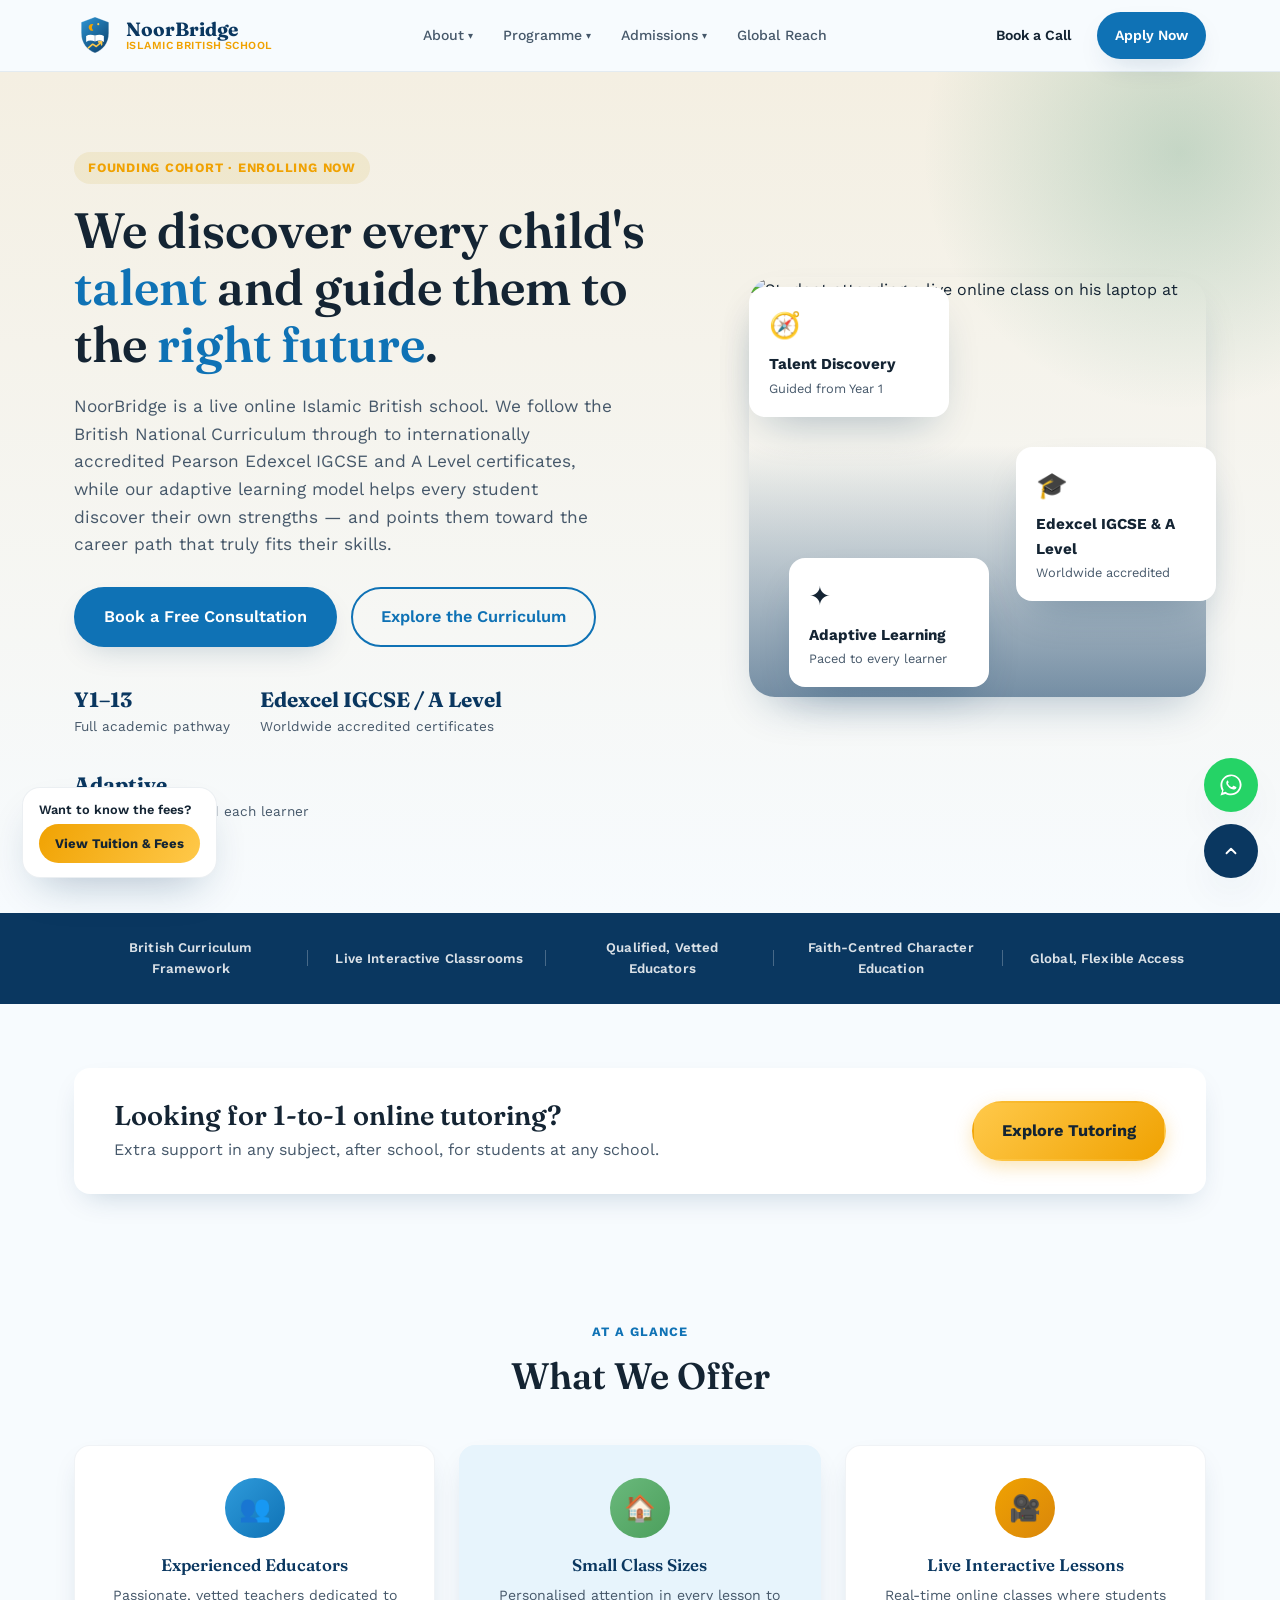
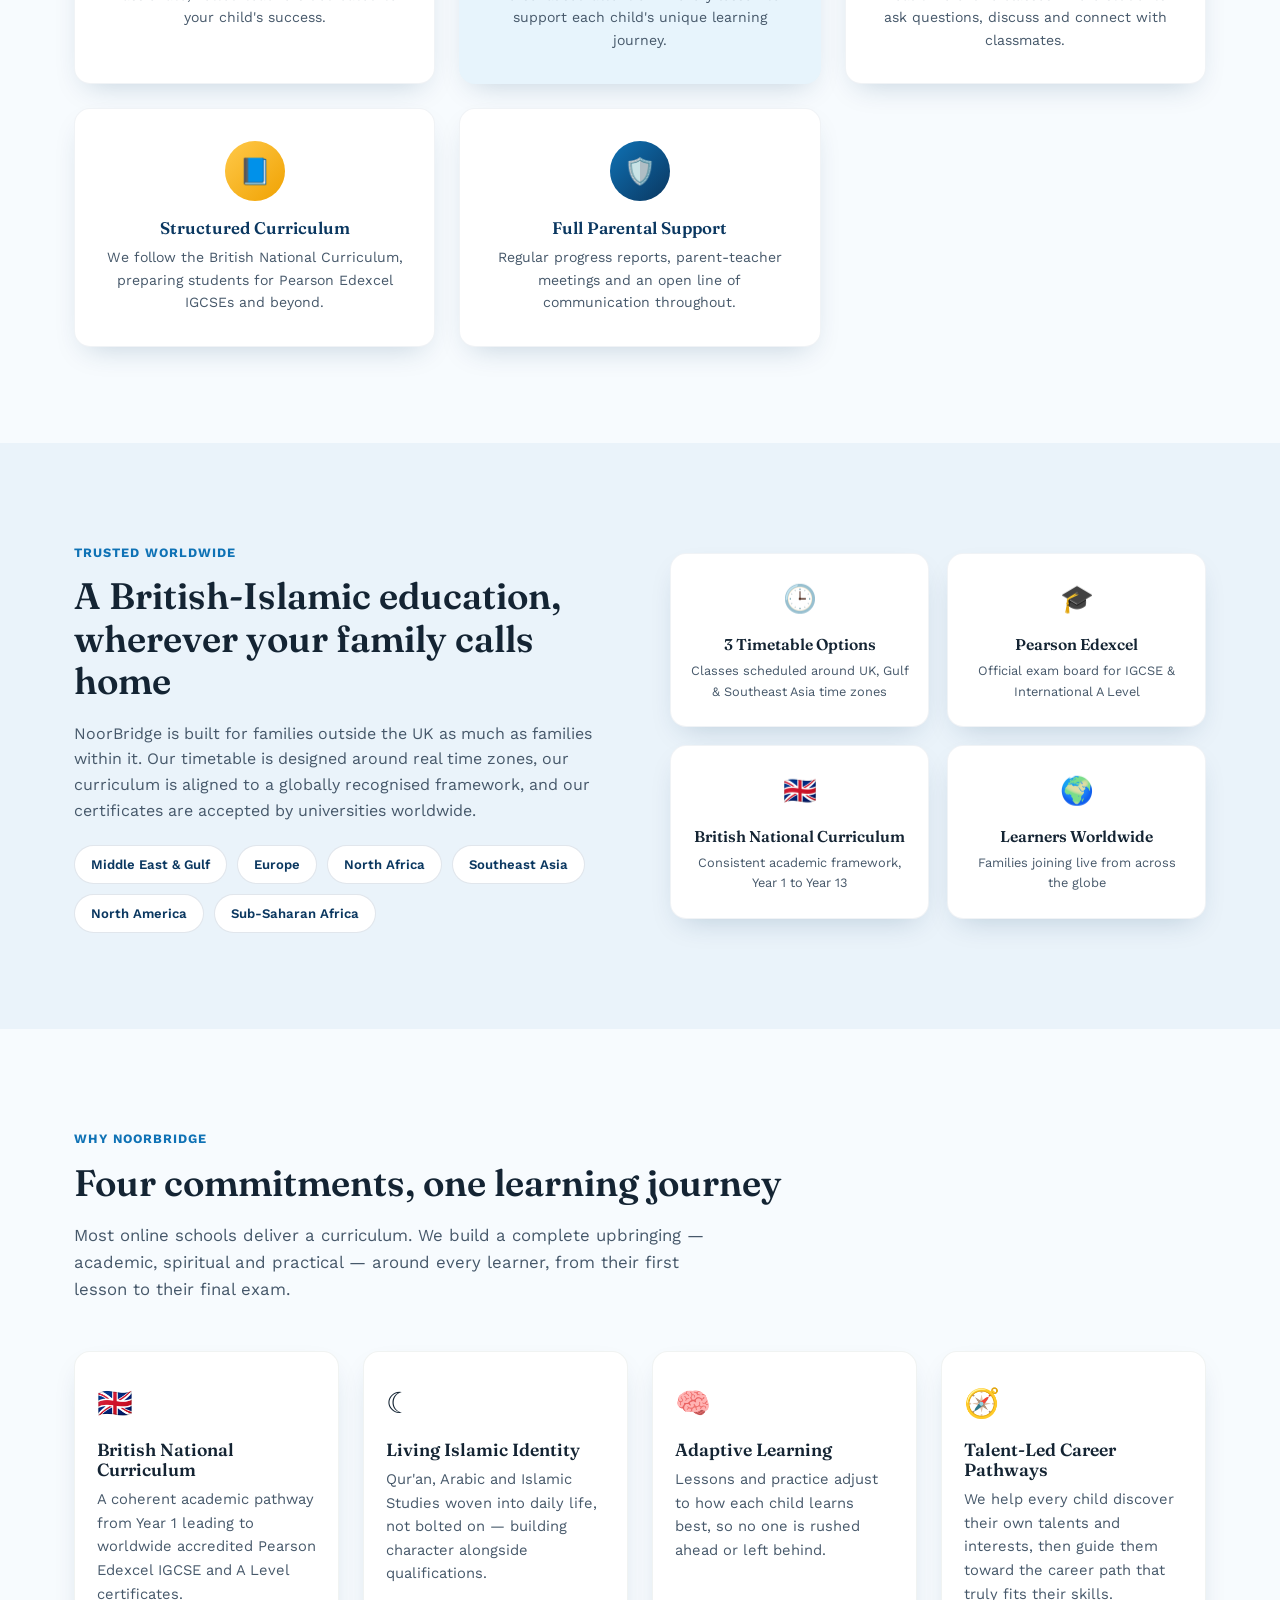
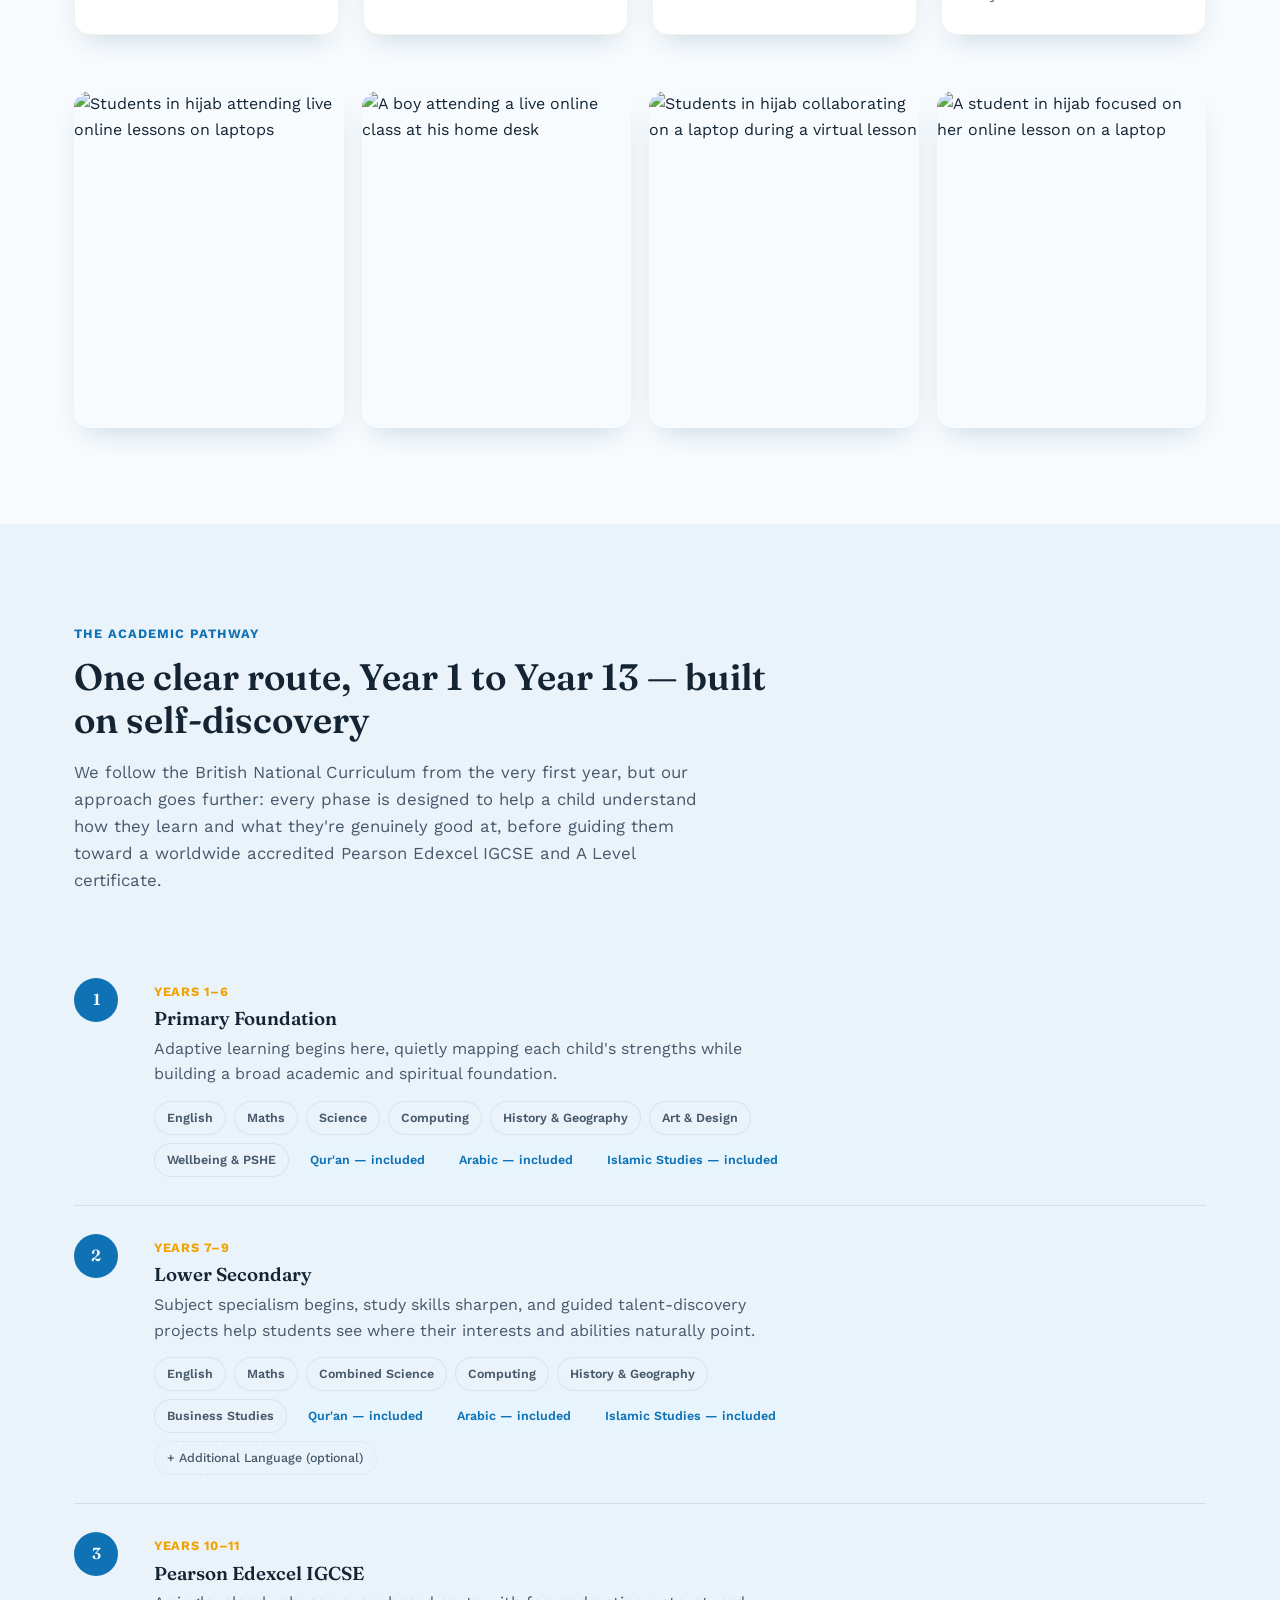
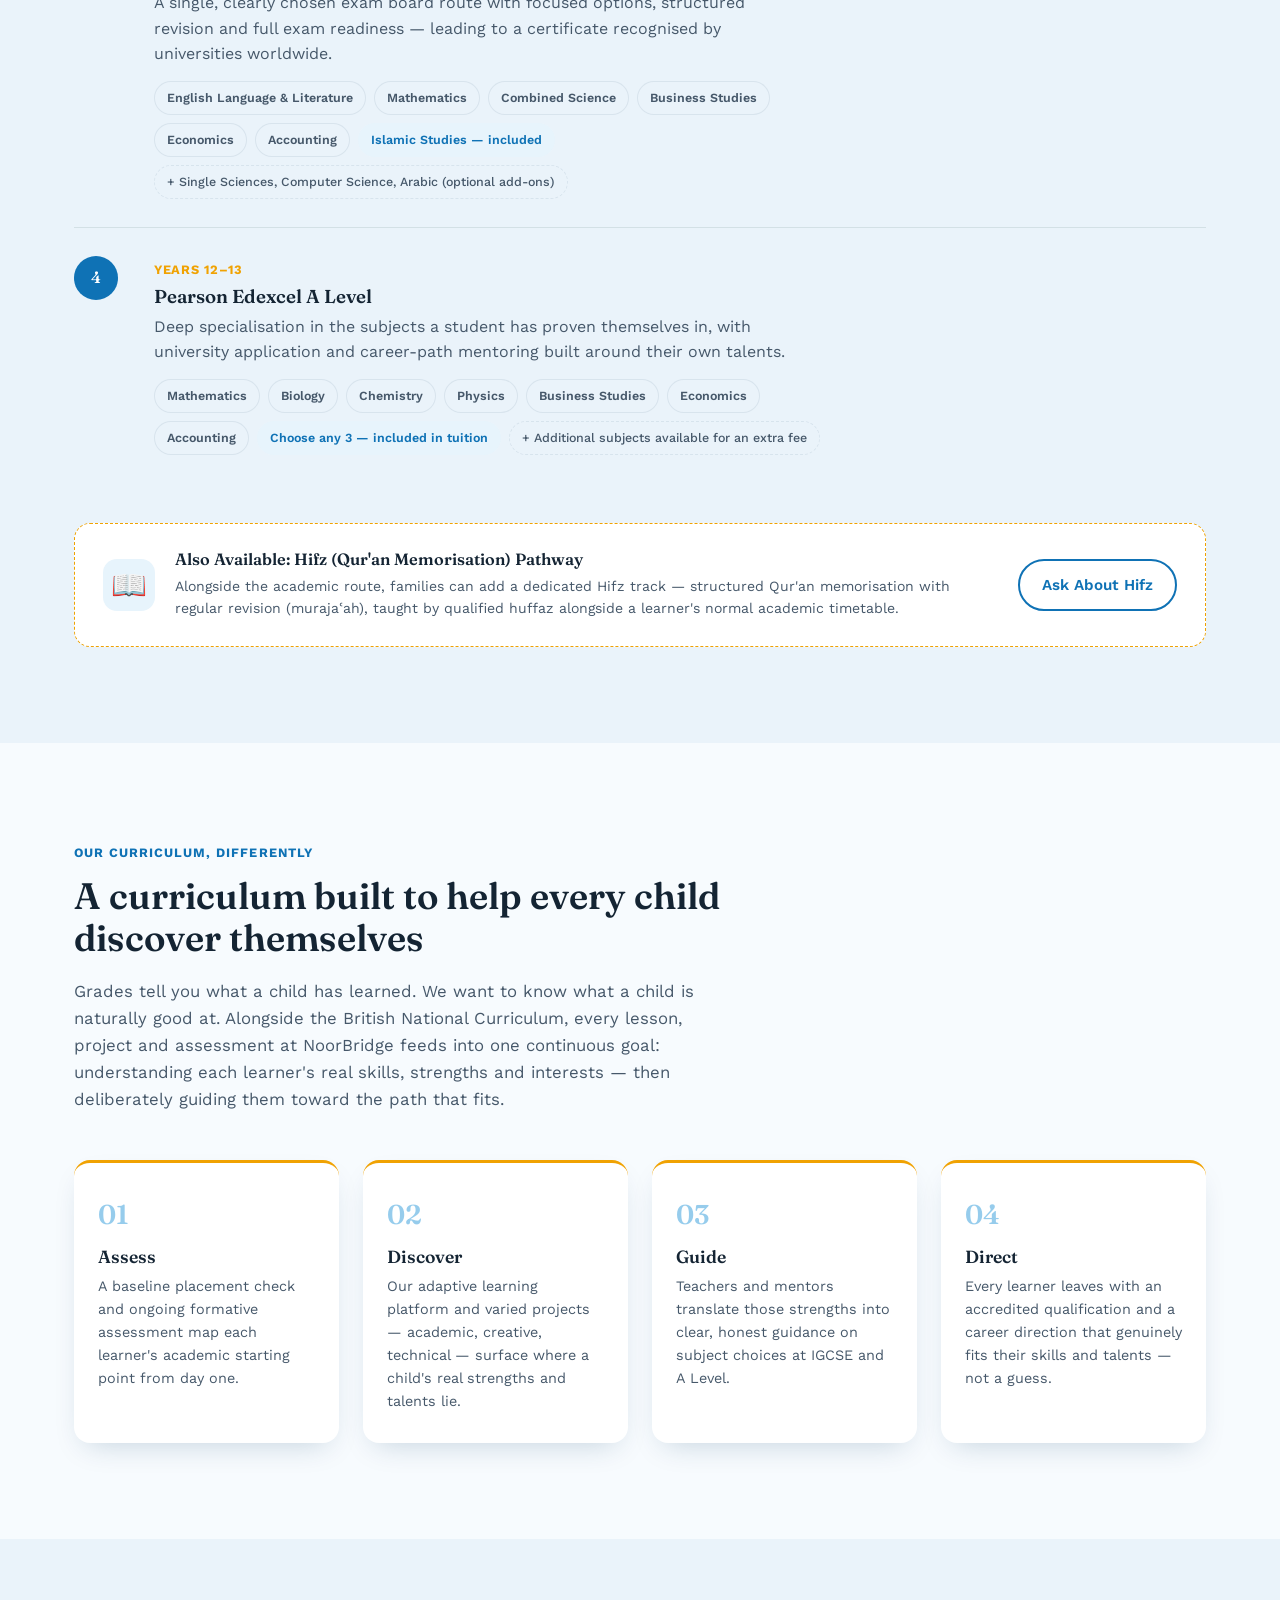
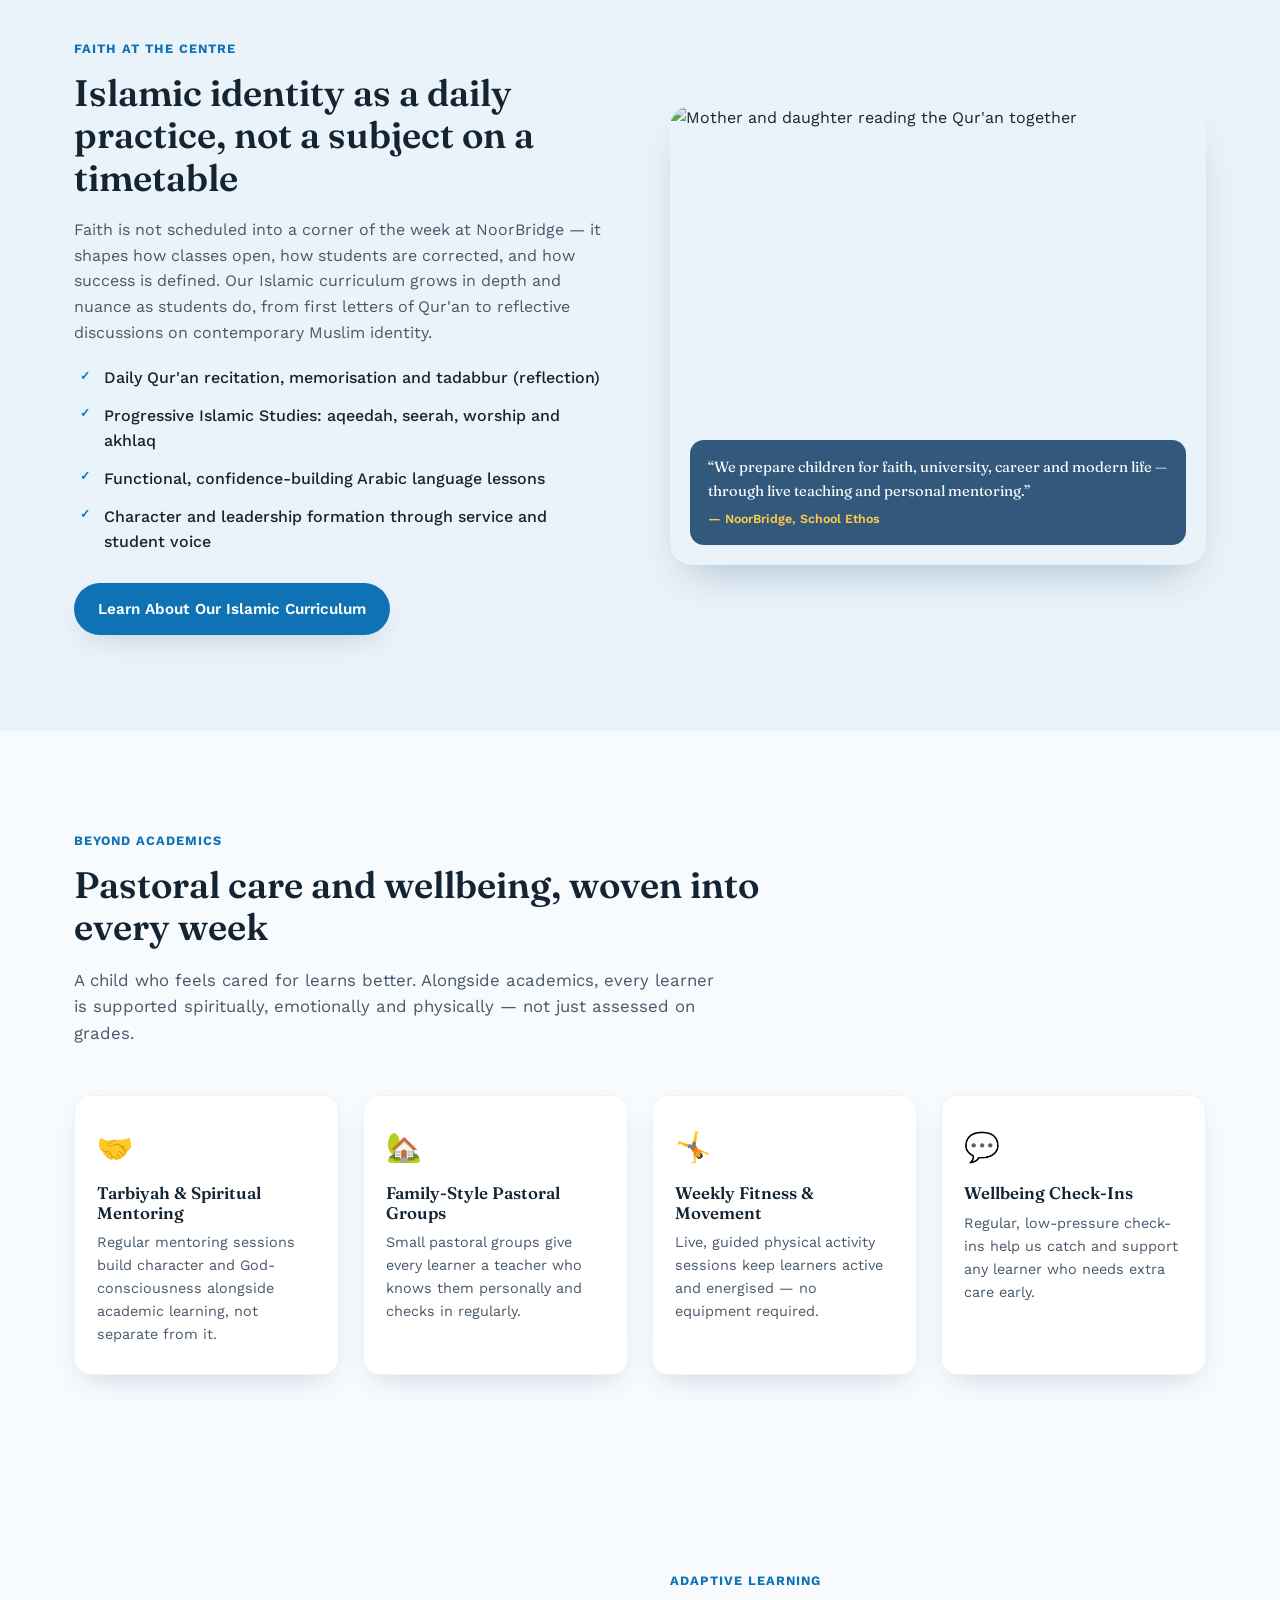
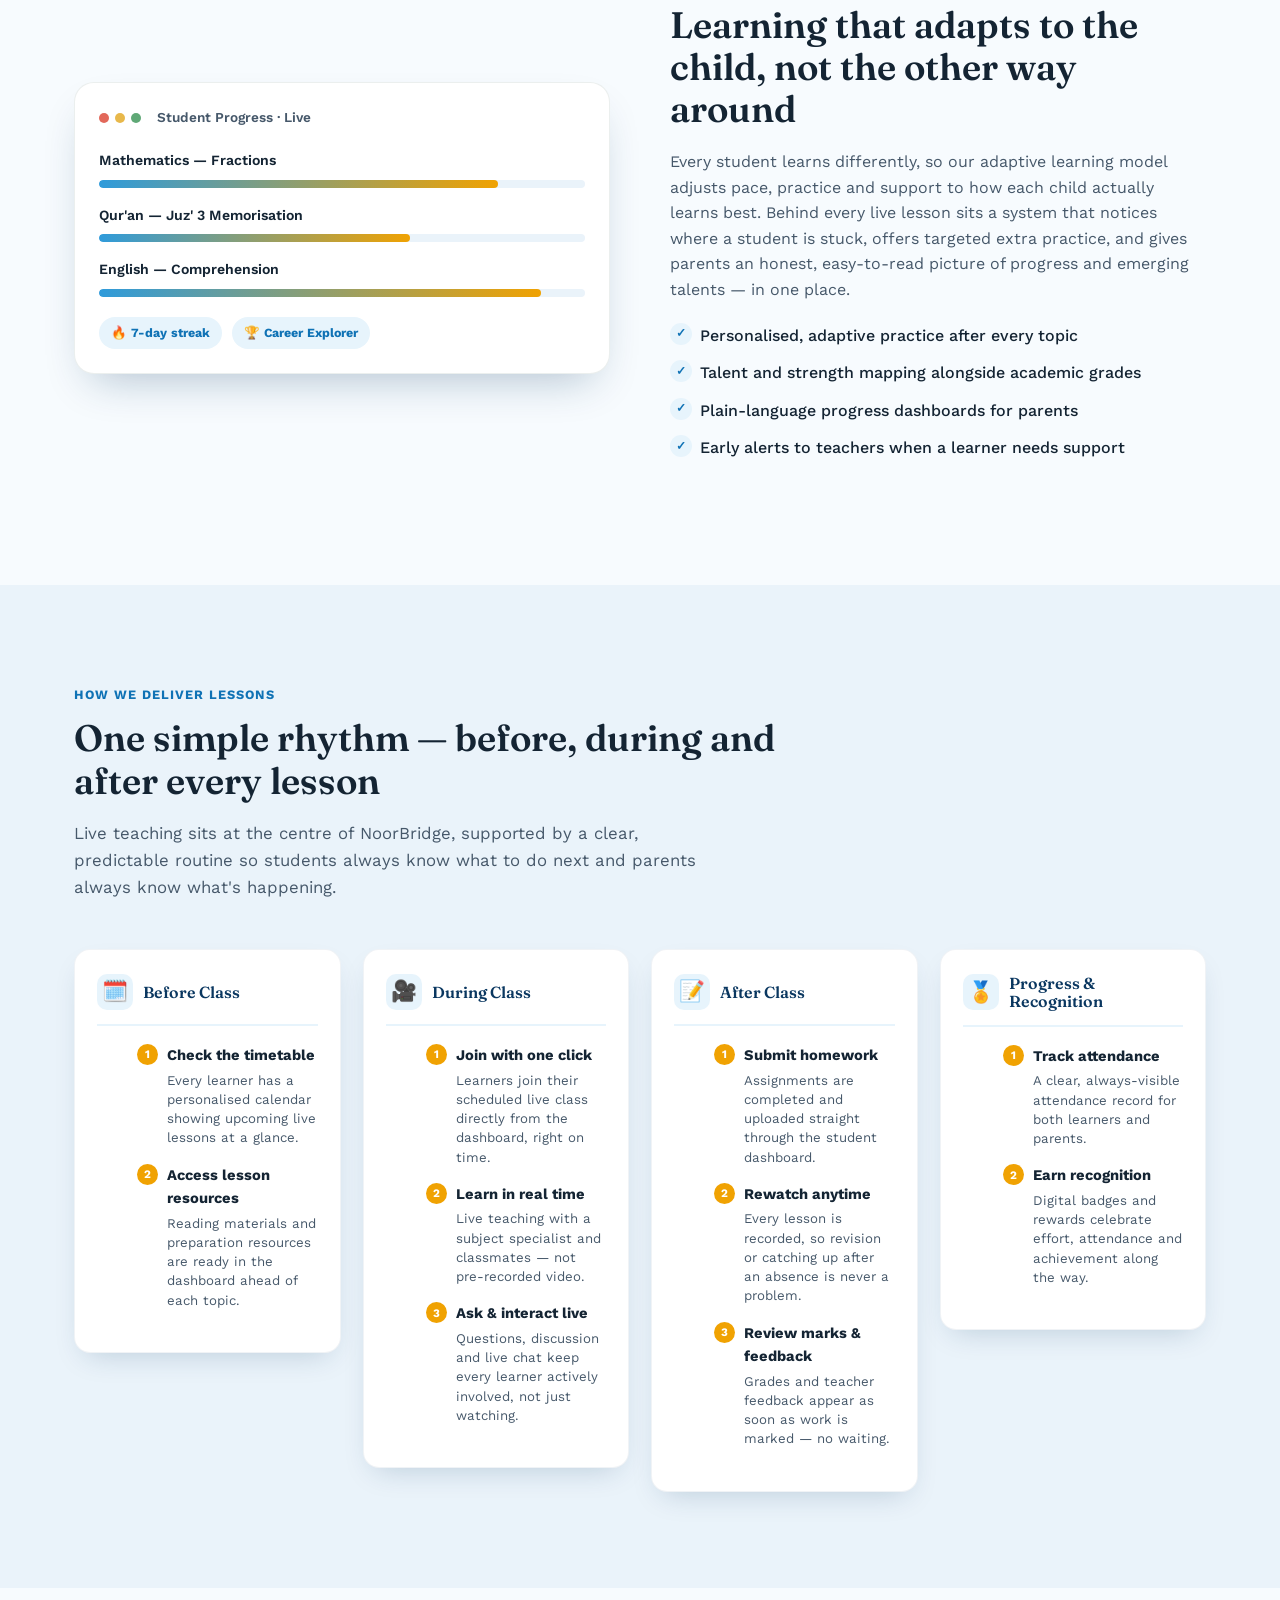
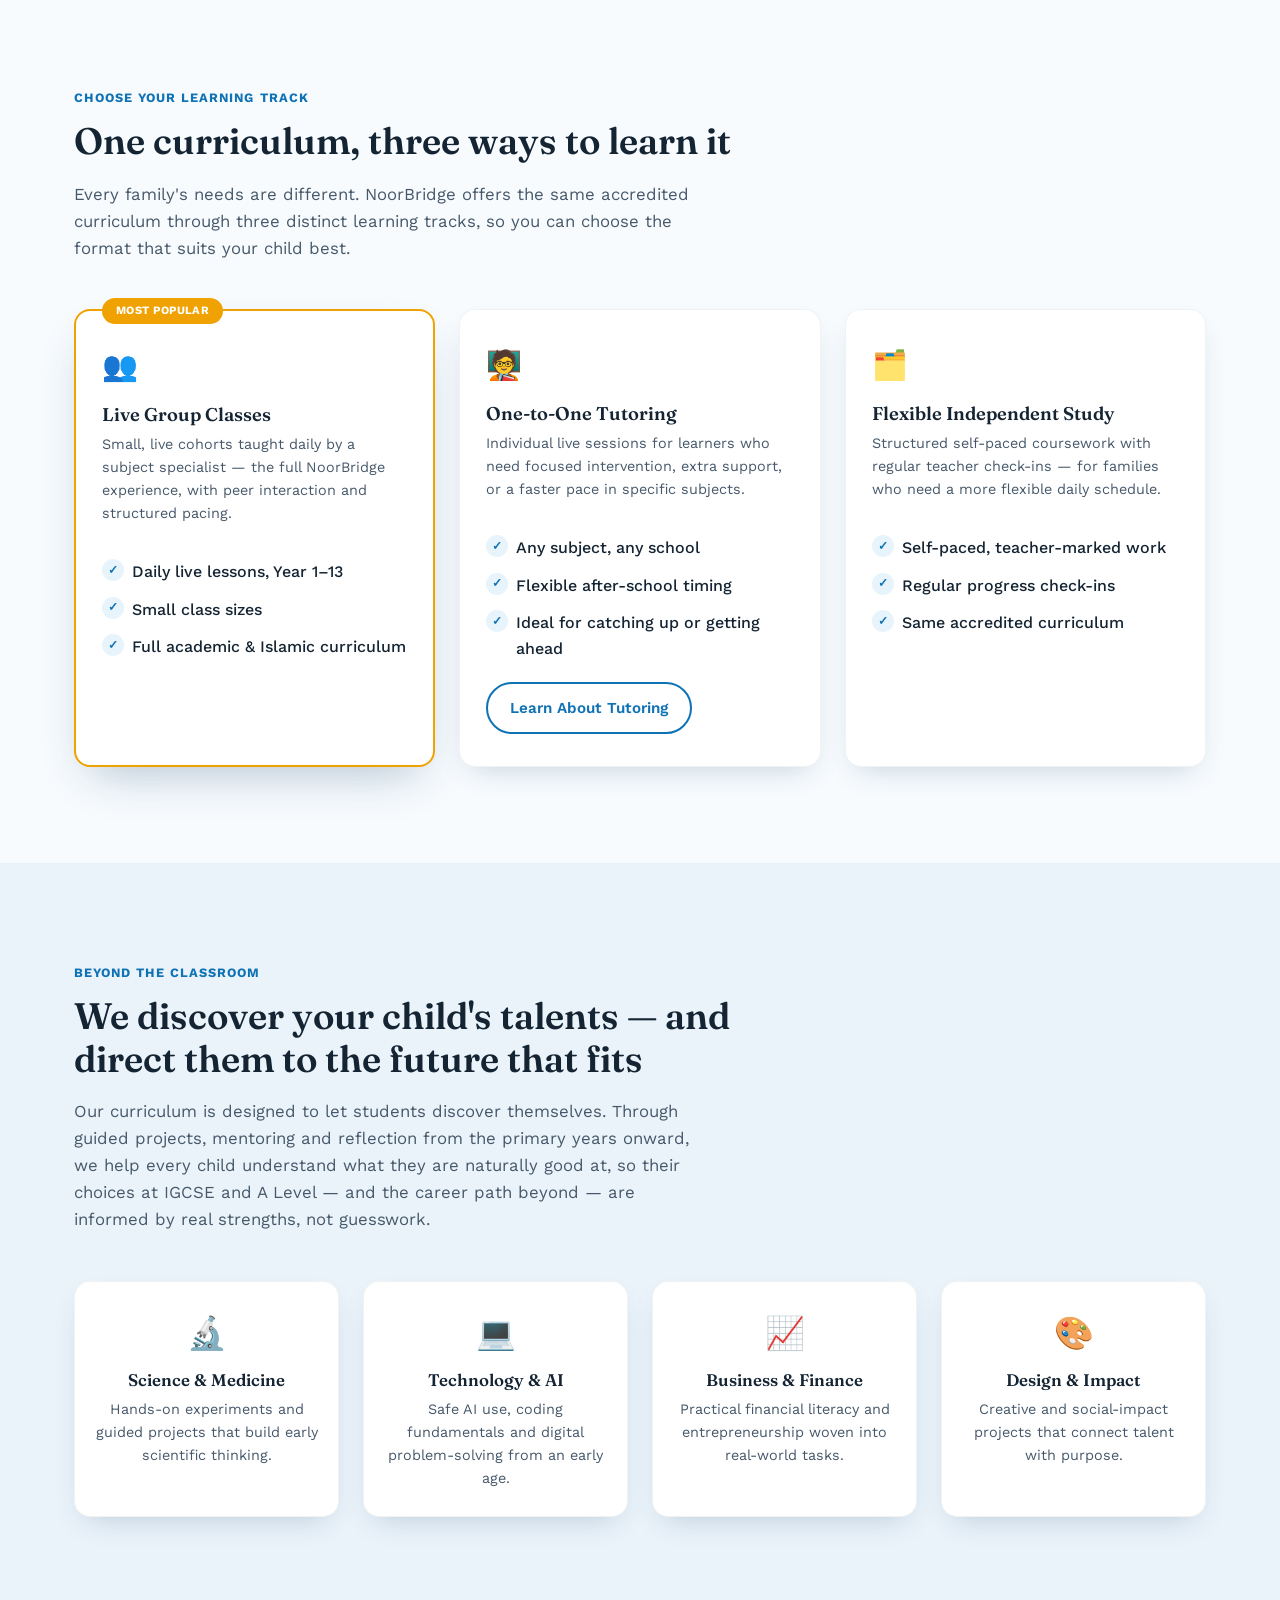
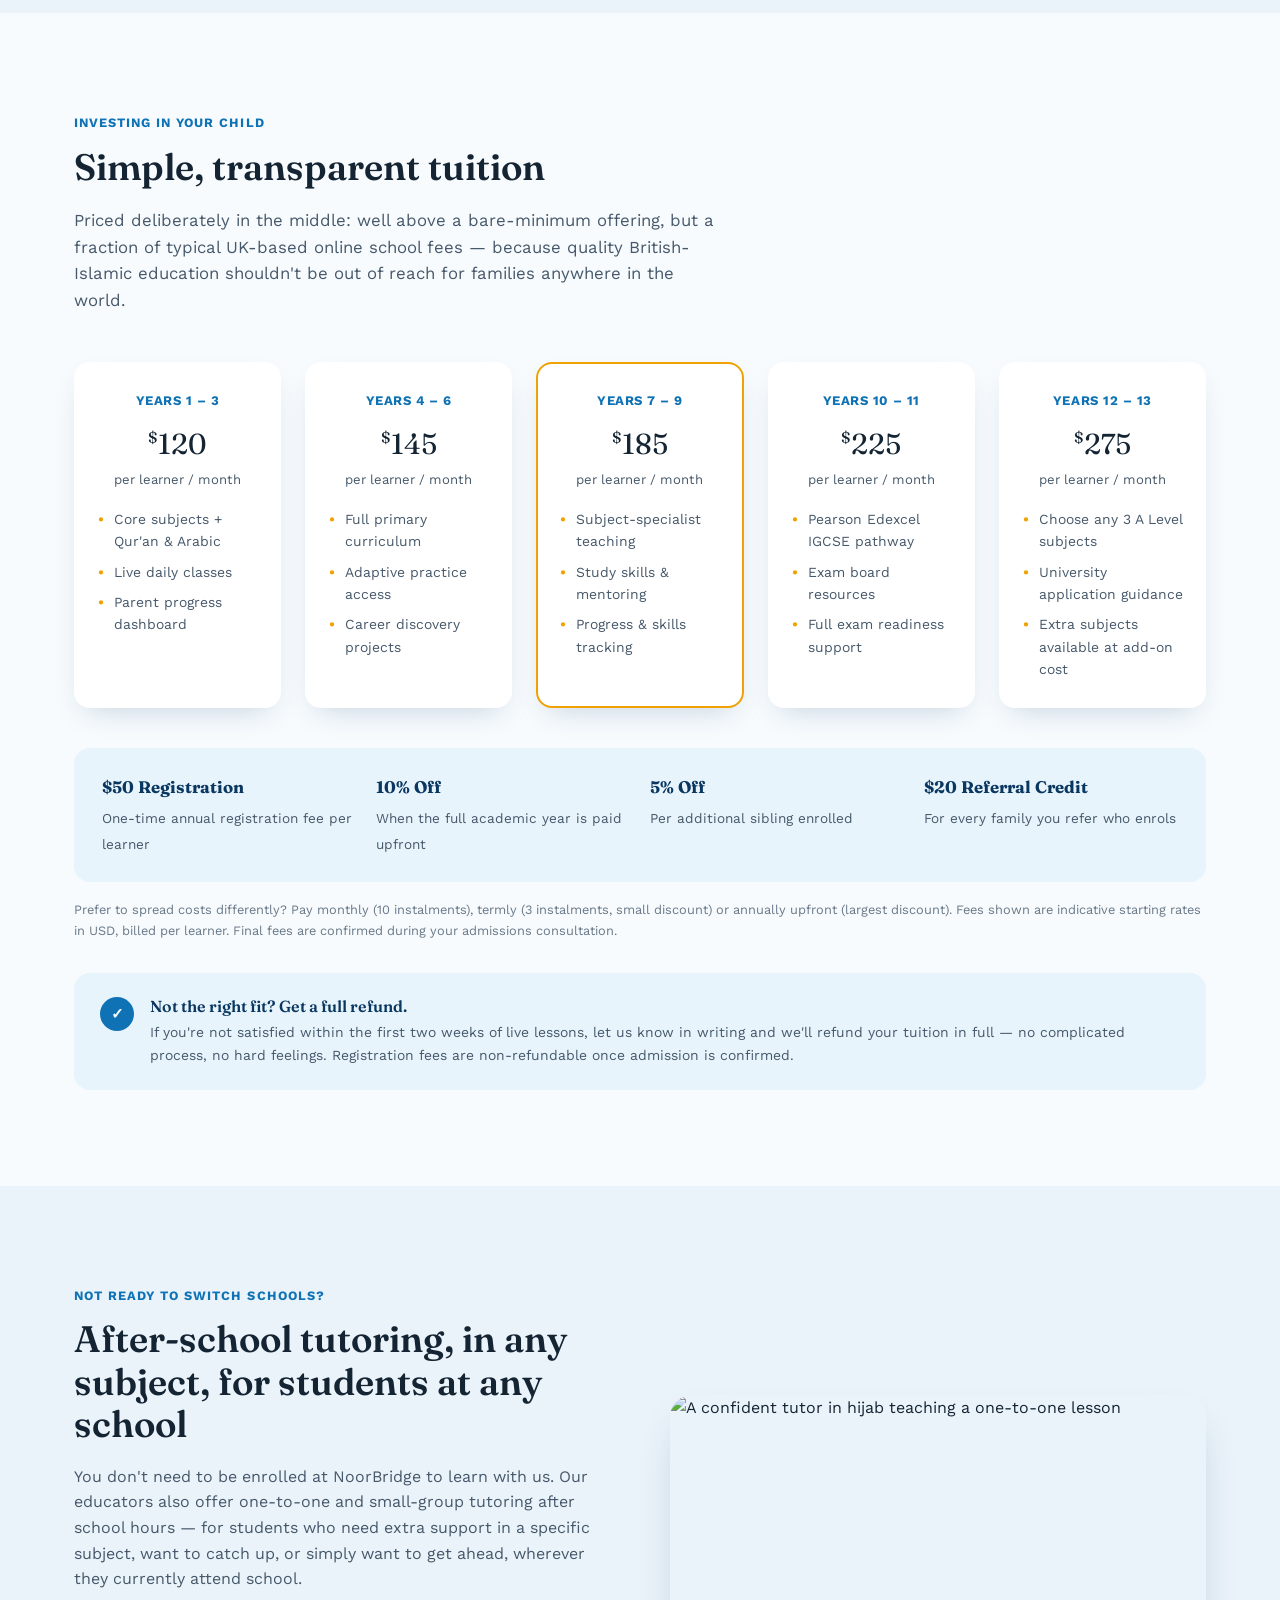
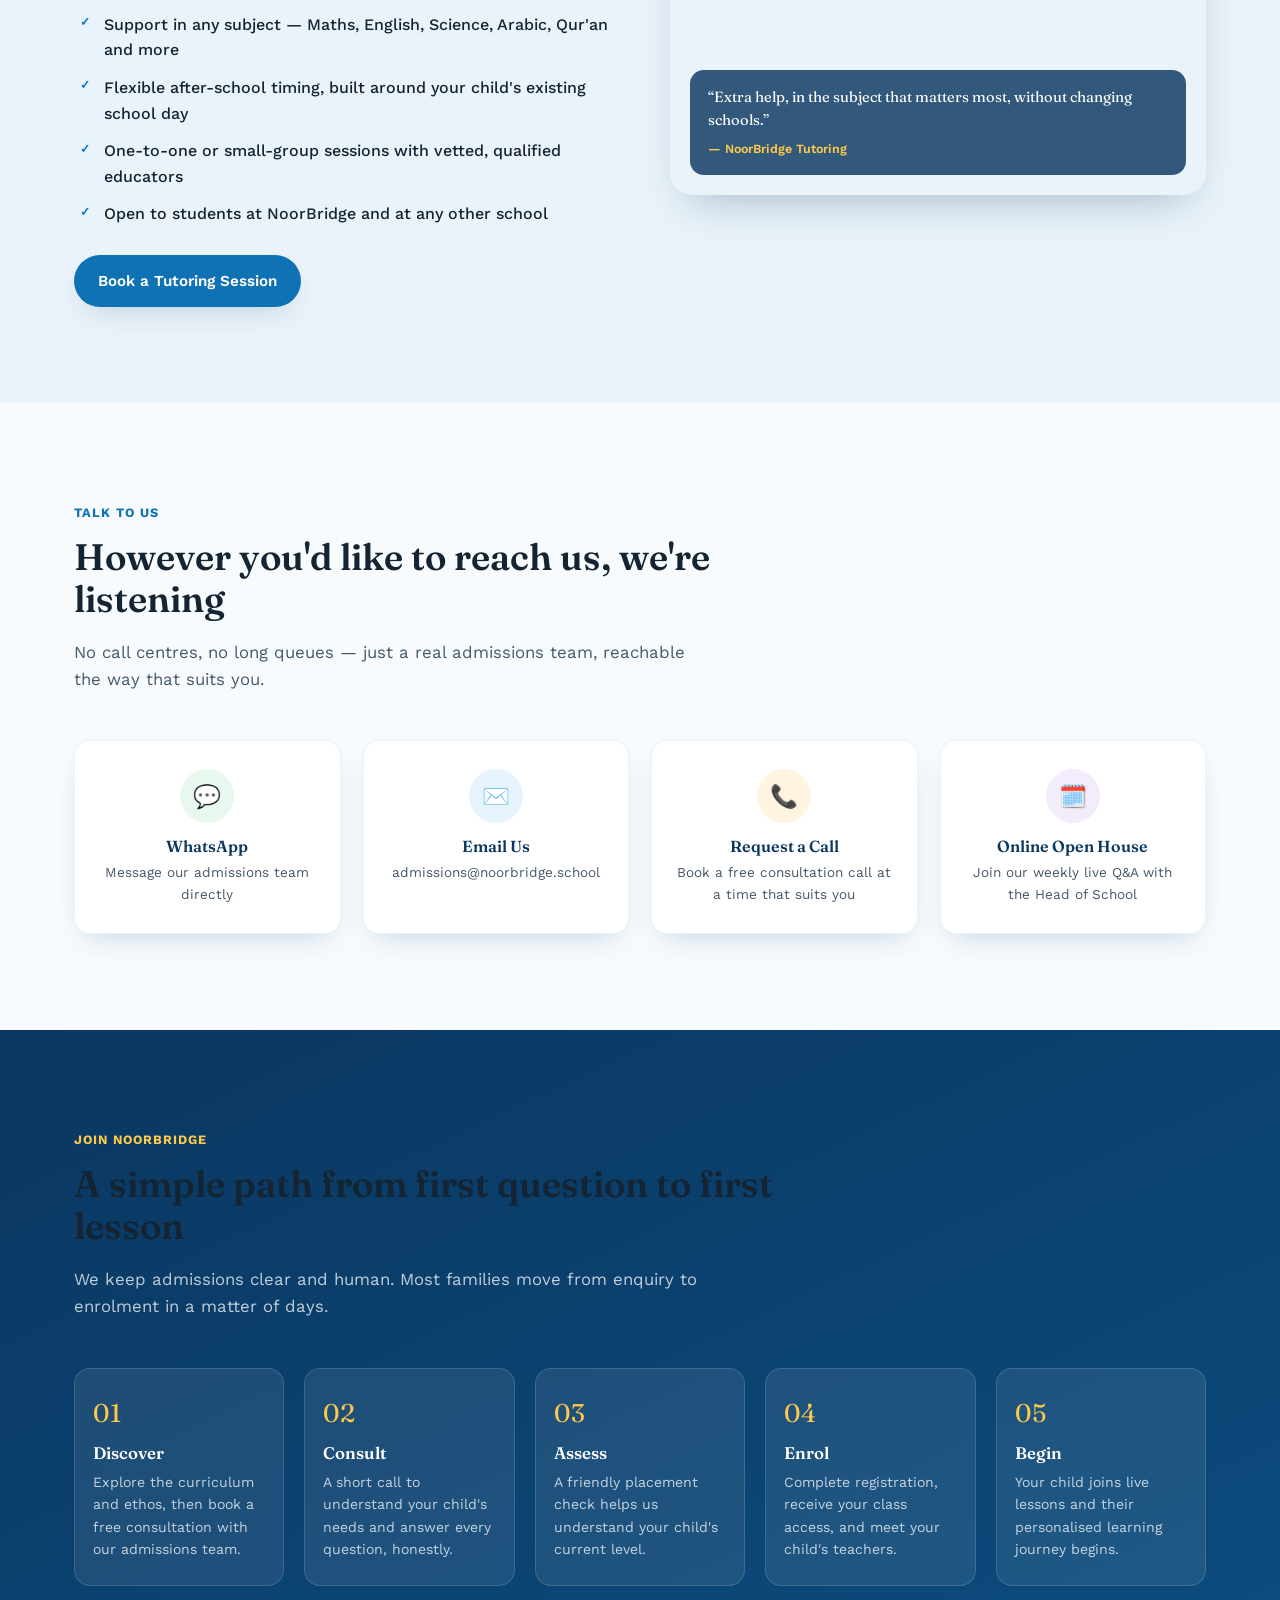
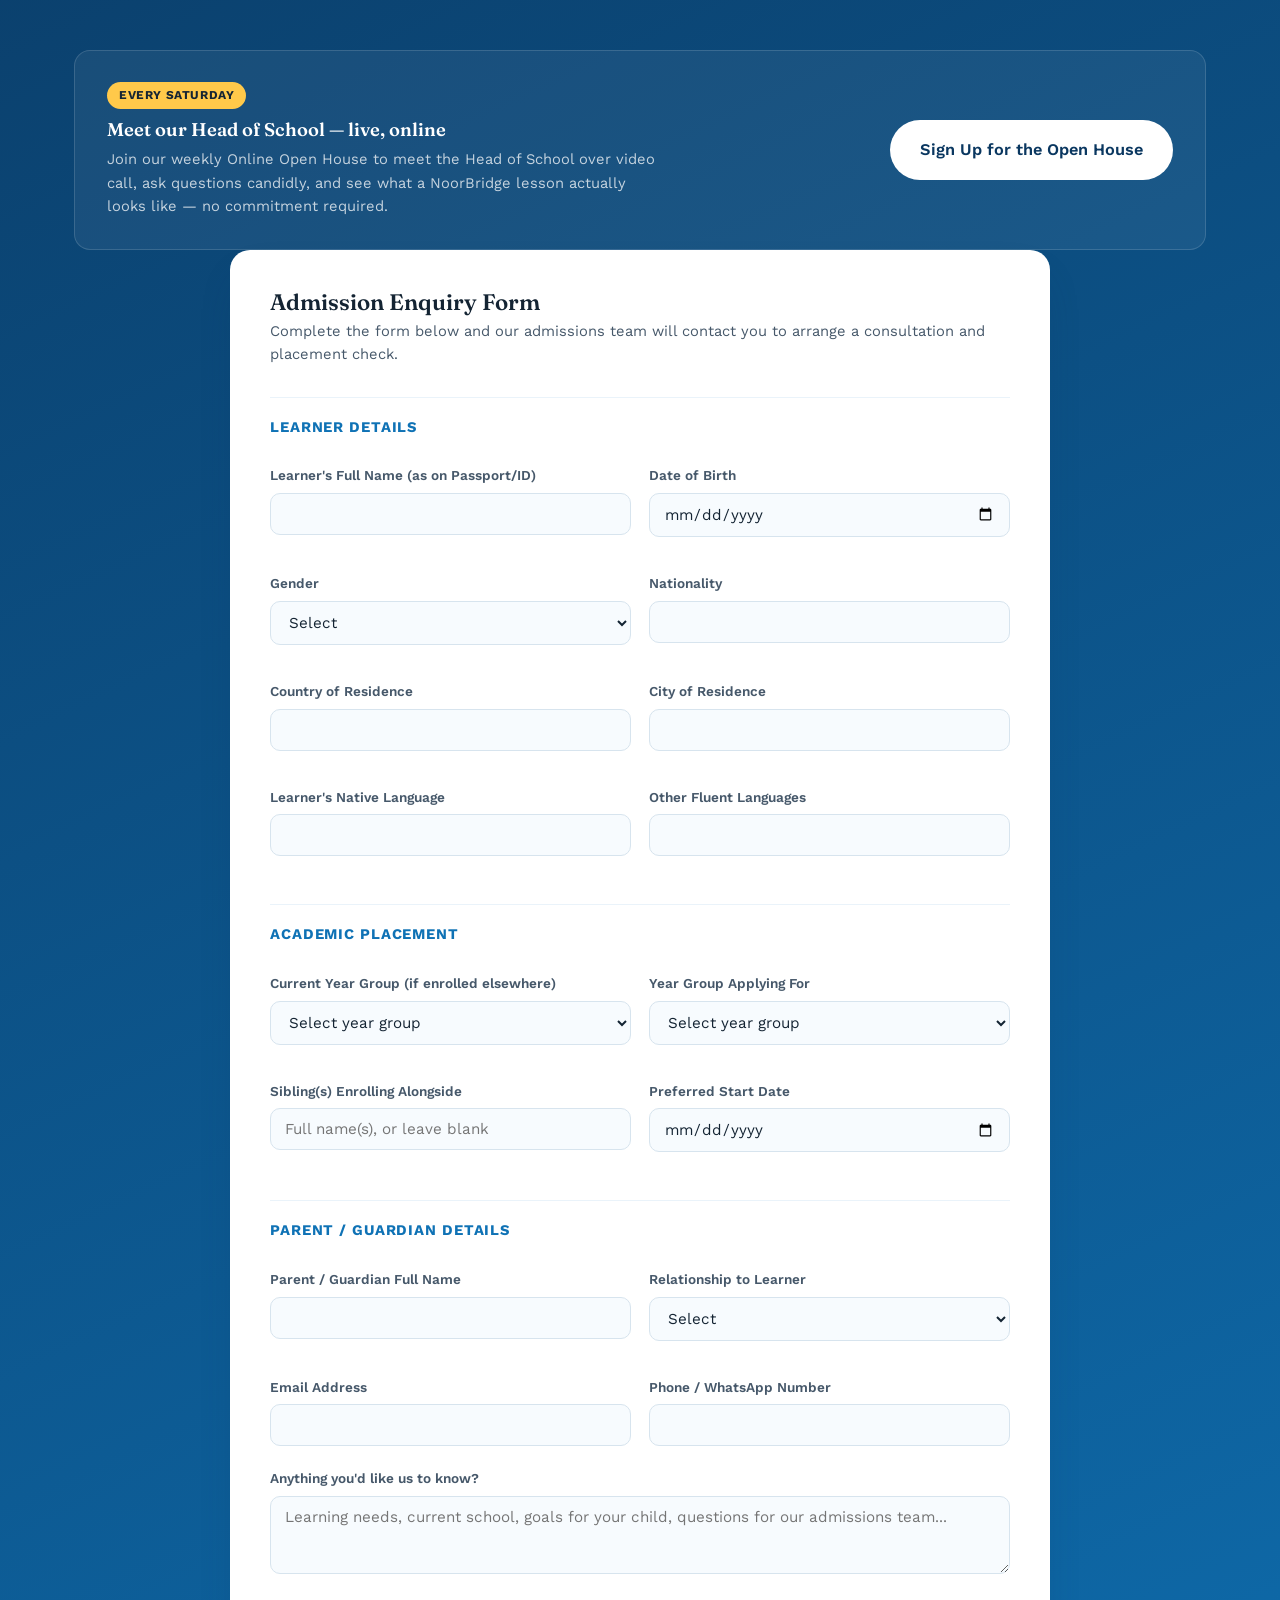
==== index.html @ 6626ba3f "Initial commit: NoorBridge landing page" ====
<!DOCTYPE html>
<html lang="en">
<head>
<meta charset="UTF-8" />
<meta name="viewport" content="width=device-width, initial-scale=1.0" />
<title>NoorBridge Islamic British School — Discover Talent. Follow the British Curriculum. Shape the Future.</title>
<meta name="description" content="NoorBridge Islamic British School is a live online school following the British National Curriculum to worldwide accredited Pearson Edexcel IGCSE and A Level certificates — with adaptive learning that discovers every child's talent and guides them to the right career path." />
<link rel="preconnect" href="https://fonts.googleapis.com">
<link rel="preconnect" href="https://fonts.gstatic.com" crossorigin>
<link href="https://fonts.googleapis.com/css2?family=Fraunces:opsz,wght@9..144,500;9..144,600;9..144,700&family=Work+Sans:wght@400;500;600;700&display=swap" rel="stylesheet">
<link rel="icon" type="image/svg+xml" href="assets/favicon.svg">
<link rel="stylesheet" href="css/style.css">
</head>
<body>

<!-- ===== HEADER ===== -->
<header class="site-header" id="top">
  <div class="container header-inner">
    <a href="#top" class="brand">
      <span class="brand-mark" aria-hidden="true">
        <svg width="42" height="42" viewBox="0 0 64 64" fill="none">
          <defs>
            <linearGradient id="logoGrad" x1="6" y1="4" x2="58" y2="60" gradientUnits="userSpaceOnUse">
              <stop offset="0" stop-color="#2f9bdb"/>
              <stop offset="1" stop-color="#0a3760"/>
            </linearGradient>
          </defs>
          <!-- shield / crest -->
          <path d="M32 4.5 L53 12.5 V29 C53 45 44 54.5 32 59.5 C20 54.5 11 45 11 29 V12.5 Z"
                fill="url(#logoGrad)" stroke="#ffffff" stroke-width="1.4" stroke-opacity="0.35"/>
          <!-- crescent + star: Islamic identity -->
          <path d="M29.5 15.5a5.2 5.2 0 100 9.6 6.2 6.2 0 010-9.6z" fill="#f0a202"/>
          <circle cx="37" cy="15.5" r="1.6" fill="#ffc94a"/>
          <!-- open book: curriculum / self-discovery -->
          <path d="M18.5 33.5c4-2.6 8.5-2.6 13.5-0.6 5-2 9.5-2 13.5 0.6v9c-4-2.6-8.5-2.6-13.5-0.6-5-2-9.5-2-13.5 0.6z"
                fill="#ffffff"/>
          <line x1="32" y1="33" x2="32" y2="42" stroke="#0a3760" stroke-width="1.1" stroke-opacity="0.5"/>
          <!-- upward path: guidance to the future -->
          <path d="M22 51.5 L28.5 46 L34 49.5 L42 42.5" stroke="#ffc94a" stroke-width="2.4" stroke-linecap="round" stroke-linejoin="round" fill="none"/>
          <path d="M37.5 42.5 L42 42.5 L42 47" stroke="#ffc94a" stroke-width="2.4" stroke-linecap="round" stroke-linejoin="round" fill="none"/>
        </svg>
      </span>
      <span class="brand-name-group">
        <span class="brand-name">NoorBridge</span>
        <span class="brand-tagline">Islamic British School</span>
      </span>
    </a>

    <nav class="main-nav" id="mainNav">
      <div class="nav-group">
        <button type="button" class="nav-group-trigger">About <span class="nav-caret">▾</span></button>
        <div class="nav-dropdown">
          <a href="#why-us">Why NoorBridge</a>
          <a href="#discovery">Talent Discovery</a>
          <a href="#wellbeing">Pastoral &amp; Wellbeing</a>
          <a href="#careers">Career Pathways</a>
        </div>
      </div>
      <div class="nav-group">
        <button type="button" class="nav-group-trigger">Programme <span class="nav-caret">▾</span></button>
        <div class="nav-dropdown">
          <a href="#pathway">Curriculum &amp; Pathway</a>
          <a href="#identity">Islamic Identity</a>
          <a href="#ai-learning">Adaptive Learning</a>
          <a href="#delivery">How We Deliver Lessons</a>
        </div>
      </div>
      <div class="nav-group">
        <button type="button" class="nav-group-trigger">Admissions <span class="nav-caret">▾</span></button>
        <div class="nav-dropdown">
          <a href="#fees">Fees</a>
          <a href="#tutoring">After-School Tutoring</a>
          <a href="#admissions">Admissions Process</a>
          <a href="#faq">FAQs</a>
        </div>
      </div>
      <a href="#global" class="nav-single">Global Reach</a>
    </nav>

    <div class="header-actions">
      <a href="#admissions" class="btn btn-ghost">Book a Call</a>
      <a href="#admissions" class="btn btn-primary">Apply Now</a>
      <button class="nav-toggle" id="navToggle" aria-label="Open menu" aria-expanded="false">
        <span></span><span></span><span></span>
      </button>
    </div>
  </div>
</header>

<!-- ===== FLOATING TUITION BADGE (bottom-left) ===== -->
<a href="#fees" class="tuition-fab">
  <span class="tuition-fab-text">Want to know the fees?</span>
  <span class="tuition-fab-btn">View Tuition &amp; Fees</span>
</a>

<!-- ===== FLOATING CONTACT CLUSTER (bottom-right: WhatsApp + Back to Top) ===== -->
<div class="fab-stack">
  <!-- Replace the number below with the school's real WhatsApp business number -->
  <a href="https://wa.me/000000000000?text=Assalamu%20Alaikum%2C%20I%27d%20like%20to%20ask%20about%20admissions%20at%20NoorBridge"
     class="whatsapp-fab" target="_blank" rel="noopener" aria-label="Chat with admissions on WhatsApp">
    <svg width="26" height="26" viewBox="0 0 32 32" fill="#ffffff"><path d="M16 3C9 3 3 9 3 16c0 2.6.8 5 2.1 7.1L3 29l6.1-2c2 1.1 4.3 1.7 6.9 1.7 7 0 13-6 13-13S23 3 16 3zm0 2c5.9 0 10.7 4.8 10.7 10.7S21.9 26.4 16 26.4c-2.3 0-4.4-.7-6.2-1.9l-.4-.3-3.5 1.1 1.1-3.4-.3-.4A10.6 10.6 0 015.3 16C5.3 10.1 10.1 5.3 16 5.3zm-3.9 5.6c-.2 0-.6 0-.8.3-.3.3-1.1 1-1.1 2.5s1.1 2.9 1.3 3.1c.2.2 2.1 3.3 5.2 4.4 2.6.9 3.1.8 3.6.7.6-.1 1.9-.8 2.1-1.5.3-.7.3-1.4.2-1.5-.1-.2-.4-.3-.8-.5-.4-.2-2.1-1-2.4-1.2-.3-.1-.5-.2-.8.2-.2.3-.9 1.1-1.1 1.3-.2.2-.4.3-.7.1-.4-.2-1.5-.6-2.7-1.7-1-.9-1.6-2-1.8-2.4-.2-.3 0-.5.1-.7l.5-.6c.2-.2.2-.4.1-.6-.1-.2-.6-1.4-.8-1.9-.2-.5-.4-.4-.6-.4z"/></svg>
  </a>
  <button type="button" class="back-to-top" id="backToTop" aria-label="Back to top">
    <svg width="18" height="18" viewBox="0 0 24 24" fill="none" stroke="#ffffff" stroke-width="2.4" stroke-linecap="round" stroke-linejoin="round">
      <path d="M6 15l6-6 6 6"/>
    </svg>
  </button>
</div>

<!-- ===== HERO ===== -->
<section class="hero">
  <div class="hero-glow" aria-hidden="true"></div>
  <div class="container hero-inner">
    <div class="hero-copy">
      <p class="eyebrow">Founding Cohort · Enrolling Now</p>
      <h1>We discover every child's <span class="highlight">talent</span> and guide them to the <span class="highlight">right future</span>.</h1>
      <p class="lede">
        NoorBridge is a live online Islamic British school. We follow the British National
        Curriculum through to internationally accredited Pearson Edexcel IGCSE and A Level
        certificates, while our adaptive learning model helps every student discover their own
        strengths — and points them toward the career path that truly fits their skills.
      </p>
      <div class="hero-ctas">
        <a href="#admissions" class="btn btn-primary btn-lg">Book a Free Consultation</a>
        <a href="#pathway" class="btn btn-outline btn-lg">Explore the Curriculum</a>
      </div>
      <div class="hero-trust">
        <div class="trust-item"><strong>Y1–13</strong><span>Full academic pathway</span></div>
        <div class="trust-item"><strong>Edexcel IGCSE / A Level</strong><span>Worldwide accredited certificates</span></div>
        <div class="trust-item"><strong>Adaptive</strong><span>Learning built around each learner</span></div>
      </div>
    </div>

    <div class="hero-visual">
      <div class="hero-photo">
        <img src="https://images.pexels.com/photos/5303580/pexels-photo-5303580.jpeg?auto=compress&cs=tinysrgb&w=900"
             alt="Student attending a live online class on his laptop at home" loading="eager">
      </div>
      <div class="hero-card card-1">
        <div class="card-icon">🧭</div>
        <p class="card-title">Talent Discovery</p>
        <p class="card-sub">Guided from Year 1</p>
      </div>
      <div class="hero-card card-2">
        <div class="card-icon">🎓</div>
        <p class="card-title">Edexcel IGCSE &amp; A Level</p>
        <p class="card-sub">Worldwide accredited</p>
      </div>
      <div class="hero-card card-3">
        <div class="card-icon">✦</div>
        <p class="card-title">Adaptive Learning</p>
        <p class="card-sub">Paced to every learner</p>
      </div>
    </div>
  </div>
</section>

<!-- ===== LOGO / STRIP BAR ===== -->
<section class="strip">
  <div class="container strip-inner">
    <span>British Curriculum Framework</span>
    <span>Live Interactive Classrooms</span>
    <span>Qualified, Vetted Educators</span>
    <span>Faith-Centred Character Education</span>
    <span>Global, Flexible Access</span>
  </div>
</section>

<!-- ===== TUTORING PROMO ===== -->
<section class="section tutoring-promo" id="tutoring-promo">
  <div class="container">
    <div class="tutoring-promo-card">
      <div class="tutoring-promo-text">
        <h2>Looking for 1-to-1 online tutoring?</h2>
        <p>Extra support in any subject, after school, for students at any school.</p>
      </div>
      <a href="#tutoring" class="btn btn-gold btn-lg">Explore Tutoring</a>
    </div>
  </div>
</section>

<!-- ===== WHAT WE OFFER ===== -->
<section class="section" id="offer">
  <div class="container">
    <div class="offer-heading">
      <p class="section-tag">At a Glance</p>
      <h2>What We Offer</h2>
    </div>

    <div class="offer-grid">
      <div class="offer-card">
        <div class="offer-icon offer-icon-blue">👥</div>
        <h3>Experienced Educators</h3>
        <p>Passionate, vetted teachers dedicated to your child's success.</p>
      </div>
      <div class="offer-card offer-card-featured">
        <div class="offer-icon offer-icon-green">🏠</div>
        <h3>Small Class Sizes</h3>
        <p>Personalised attention in every lesson to support each child's unique learning journey.</p>
      </div>
      <div class="offer-card">
        <div class="offer-icon offer-icon-orange">🎥</div>
        <h3>Live Interactive Lessons</h3>
        <p>Real-time online classes where students ask questions, discuss and connect with classmates.</p>
      </div>
      <div class="offer-card">
        <div class="offer-icon offer-icon-gold">📘</div>
        <h3>Structured Curriculum</h3>
        <p>We follow the British National Curriculum, preparing students for Pearson Edexcel IGCSEs and beyond.</p>
      </div>
      <div class="offer-card">
        <div class="offer-icon offer-icon-navy">🛡️</div>
        <h3>Full Parental Support</h3>
        <p>Regular progress reports, parent-teacher meetings and an open line of communication throughout.</p>
      </div>
    </div>
  </div>
</section>

<!-- ===== GLOBAL REACH & ACCREDITATION ===== -->
<section class="section section-alt" id="global">
  <div class="container two-col">
    <div class="two-col-text">
      <p class="section-tag">Trusted Worldwide</p>
      <h2>A British-Islamic education, wherever your family calls home</h2>
      <p>
        NoorBridge is built for families outside the UK as much as families within it. Our timetable
        is designed around real time zones, our curriculum is aligned to a globally recognised
        framework, and our certificates are accepted by universities worldwide.
      </p>
      <div class="region-chips">
        <span>Middle East &amp; Gulf</span>
        <span>Europe</span>
        <span>North Africa</span>
        <span>Southeast Asia</span>
        <span>North America</span>
        <span>Sub-Saharan Africa</span>
      </div>
    </div>
    <div class="two-col-visual">
      <div class="accred-grid">
        <div class="accred-card">
          <span class="accred-icon">🕒</span>
          <p class="accred-title">3 Timetable Options</p>
          <p class="accred-sub">Classes scheduled around UK, Gulf &amp; Southeast Asia time zones</p>
        </div>
        <div class="accred-card">
          <span class="accred-icon">🎓</span>
          <p class="accred-title">Pearson Edexcel</p>
          <p class="accred-sub">Official exam board for IGCSE &amp; International A Level</p>
        </div>
        <div class="accred-card">
          <span class="accred-icon">🇬🇧</span>
          <p class="accred-title">British National Curriculum</p>
          <p class="accred-sub">Consistent academic framework, Year 1 to Year 13</p>
        </div>
        <div class="accred-card">
          <span class="accred-icon">🌍</span>
          <p class="accred-title">Learners Worldwide</p>
          <p class="accred-sub">Families joining live from across the globe</p>
        </div>
      </div>
    </div>
  </div>
</section>

<!-- ===== WHY US ===== -->
<section class="section" id="why-us">
  <div class="container">
    <p class="section-tag">Why NoorBridge</p>
    <h2>Four commitments, one learning journey</h2>
    <p class="section-lede">
      Most online schools deliver a curriculum. We build a complete upbringing — academic, spiritual
      and practical — around every learner, from their first lesson to their final exam.
    </p>

    <div class="pillars">
      <div class="pillar-card">
        <div class="pillar-icon">🇬🇧</div>
        <h3>British National Curriculum</h3>
        <p>A coherent academic pathway from Year 1 leading to worldwide accredited Pearson Edexcel IGCSE and A Level certificates.</p>
      </div>
      <div class="pillar-card">
        <div class="pillar-icon">☾</div>
        <h3>Living Islamic Identity</h3>
        <p>Qur'an, Arabic and Islamic Studies woven into daily life, not bolted on — building character alongside qualifications.</p>
      </div>
      <div class="pillar-card">
        <div class="pillar-icon">🧠</div>
        <h3>Adaptive Learning</h3>
        <p>Lessons and practice adjust to how each child learns best, so no one is rushed ahead or left behind.</p>
      </div>
      <div class="pillar-card">
        <div class="pillar-icon">🧭</div>
        <h3>Talent-Led Career Pathways</h3>
        <p>We help every child discover their own talents and interests, then guide them toward the career path that truly fits their skills.</p>
      </div>
    </div>

    <div class="gallery-strip">
      <div class="gallery-item">
        <img src="https://images.pexels.com/photos/10028667/pexels-photo-10028667.jpeg?auto=compress&cs=tinysrgb&w=500"
             alt="Students in hijab attending live online lessons on laptops" loading="lazy">
      </div>
      <div class="gallery-item">
        <img src="https://images.pexels.com/photos/5303575/pexels-photo-5303575.jpeg?auto=compress&cs=tinysrgb&w=500"
             alt="A boy attending a live online class at his home desk" loading="lazy">
      </div>
      <div class="gallery-item">
        <img src="https://images.pexels.com/photos/6281994/pexels-photo-6281994.jpeg?auto=compress&cs=tinysrgb&w=500"
             alt="Students in hijab collaborating on a laptop during a virtual lesson" loading="lazy">
      </div>
      <div class="gallery-item">
        <img src="https://images.pexels.com/photos/8122079/pexels-photo-8122079.jpeg?auto=compress&cs=tinysrgb&w=500"
             alt="A student in hijab focused on her online lesson on a laptop" loading="lazy">
      </div>
    </div>
  </div>
</section>

<!-- ===== ACADEMIC PATHWAY ===== -->
<section class="section section-alt" id="pathway">
  <div class="container">
    <p class="section-tag">The Academic Pathway</p>
    <h2>One clear route, Year 1 to Year 13 — built on self-discovery</h2>
    <p class="section-lede">
      We follow the British National Curriculum from the very first year, but our approach goes
      further: every phase is designed to help a child understand how they learn and what they're
      genuinely good at, before guiding them toward a worldwide accredited Pearson Edexcel IGCSE
      and A Level certificate.
    </p>

    <div class="timeline">
      <div class="timeline-item">
        <div class="timeline-marker">1</div>
        <div class="timeline-content">
          <span class="timeline-years">Years 1–6</span>
          <h3>Primary Foundation</h3>
          <p>Adaptive learning begins here, quietly mapping each child's strengths while building a broad academic and spiritual foundation.</p>
          <div class="subject-chips">
            <span>English</span><span>Maths</span><span>Science</span><span>Computing</span>
            <span>History &amp; Geography</span><span>Art &amp; Design</span><span>Wellbeing &amp; PSHE</span>
            <span class="chip-included">Qur'an — included</span><span class="chip-included">Arabic — included</span><span class="chip-included">Islamic Studies — included</span>
          </div>
        </div>
      </div>
      <div class="timeline-item">
        <div class="timeline-marker">2</div>
        <div class="timeline-content">
          <span class="timeline-years">Years 7–9</span>
          <h3>Lower Secondary</h3>
          <p>Subject specialism begins, study skills sharpen, and guided talent-discovery projects help students see where their interests and abilities naturally point.</p>
          <div class="subject-chips">
            <span>English</span><span>Maths</span><span>Combined Science</span><span>Computing</span>
            <span>History &amp; Geography</span><span>Business Studies</span>
            <span class="chip-included">Qur'an — included</span><span class="chip-included">Arabic — included</span><span class="chip-included">Islamic Studies — included</span>
            <span class="chip-optional">+ Additional Language (optional)</span>
          </div>
        </div>
      </div>
      <div class="timeline-item">
        <div class="timeline-marker">3</div>
        <div class="timeline-content">
          <span class="timeline-years">Years 10–11</span>
          <h3>Pearson Edexcel IGCSE</h3>
          <p>A single, clearly chosen exam board route with focused options, structured revision and full exam readiness — leading to a certificate recognised by universities worldwide.</p>
          <div class="subject-chips">
            <span>English Language &amp; Literature</span><span>Mathematics</span><span>Combined Science</span>
            <span>Business Studies</span><span>Economics</span><span>Accounting</span>
            <span class="chip-included">Islamic Studies — included</span>
            <span class="chip-optional">+ Single Sciences, Computer Science, Arabic (optional add-ons)</span>
          </div>
        </div>
      </div>
      <div class="timeline-item">
        <div class="timeline-marker">4</div>
        <div class="timeline-content">
          <span class="timeline-years">Years 12–13</span>
          <h3>Pearson Edexcel A Level</h3>
          <p>Deep specialisation in the subjects a student has proven themselves in, with university application and career-path mentoring built around their own talents.</p>
          <div class="subject-chips">
            <span>Mathematics</span><span>Biology</span><span>Chemistry</span><span>Physics</span>
            <span>Business Studies</span><span>Economics</span><span>Accounting</span>
            <span class="chip-included">Choose any 3 — included in tuition</span>
            <span class="chip-optional">+ Additional subjects available for an extra fee</span>
          </div>
        </div>
      </div>
    </div>

    <div class="hifz-callout">
      <div class="hifz-callout-icon">📖</div>
      <div class="hifz-callout-text">
        <h3>Also Available: Hifz (Qur'an Memorisation) Pathway</h3>
        <p>Alongside the academic route, families can add a dedicated Hifz track — structured Qur'an
        memorisation with regular revision (murajaʿah), taught by qualified huffaz alongside a
        learner's normal academic timetable.</p>
      </div>
      <a href="#admissions" class="btn btn-outline">Ask About Hifz</a>
    </div>
  </div>
</section>

<!-- ===== TALENT DISCOVERY FRAMEWORK ===== -->
<section class="section" id="discovery">
  <div class="container">
    <p class="section-tag">Our Curriculum, Differently</p>
    <h2>A curriculum built to help every child discover themselves</h2>
    <p class="section-lede">
      Grades tell you what a child has learned. We want to know what a child is naturally good at.
      Alongside the British National Curriculum, every lesson, project and assessment at NoorBridge
      feeds into one continuous goal: understanding each learner's real skills, strengths and
      interests — then deliberately guiding them toward the path that fits.
    </p>

    <div class="discovery-grid">
      <div class="discovery-card">
        <div class="discovery-num">01</div>
        <h3>Assess</h3>
        <p>A baseline placement check and ongoing formative assessment map each learner's academic starting point from day one.</p>
      </div>
      <div class="discovery-card">
        <div class="discovery-num">02</div>
        <h3>Discover</h3>
        <p>Our adaptive learning platform and varied projects — academic, creative, technical — surface where a child's real strengths and talents lie.</p>
      </div>
      <div class="discovery-card">
        <div class="discovery-num">03</div>
        <h3>Guide</h3>
        <p>Teachers and mentors translate those strengths into clear, honest guidance on subject choices at IGCSE and A Level.</p>
      </div>
      <div class="discovery-card">
        <div class="discovery-num">04</div>
        <h3>Direct</h3>
        <p>Every learner leaves with an accredited qualification and a career direction that genuinely fits their skills and talents — not a guess.</p>
      </div>
    </div>
  </div>
</section>

<!-- ===== ISLAMIC IDENTITY ===== -->
<section class="section section-alt" id="identity">
  <div class="container two-col">
    <div class="two-col-text">
      <p class="section-tag">Faith at the Centre</p>
      <h2>Islamic identity as a daily practice, not a subject on a timetable</h2>
      <p>
        Faith is not scheduled into a corner of the week at NoorBridge — it shapes how classes open,
        how students are corrected, and how success is defined. Our Islamic curriculum grows in
        depth and nuance as students do, from first letters of Qur'an to reflective discussions on
        contemporary Muslim identity.
      </p>
      <ul class="check-list">
        <li>Daily Qur'an recitation, memorisation and tadabbur (reflection)</li>
        <li>Progressive Islamic Studies: aqeedah, seerah, worship and akhlaq</li>
        <li>Functional, confidence-building Arabic language lessons</li>
        <li>Character and leadership formation through service and student voice</li>
      </ul>
      <a href="#admissions" class="btn btn-primary">Learn About Our Islamic Curriculum</a>
    </div>
    <div class="two-col-visual">
      <div class="photo-frame" style="height:460px;">
        <img src="https://images.pexels.com/photos/36319872/pexels-photo-36319872.jpeg?auto=compress&cs=tinysrgb&w=900"
             alt="Mother and daughter reading the Qur'an together" loading="lazy">
        <div class="photo-caption">
          <p>“We prepare children for faith, university, career and modern life — through live teaching and personal mentoring.”</p>
          <span>— NoorBridge, School Ethos</span>
        </div>
      </div>
    </div>
  </div>
</section>

<!-- ===== PASTORAL CARE & WELLBEING ===== -->
<section class="section" id="wellbeing">
  <div class="container">
    <p class="section-tag">Beyond Academics</p>
    <h2>Pastoral care and wellbeing, woven into every week</h2>
    <p class="section-lede">
      A child who feels cared for learns better. Alongside academics, every learner is supported
      spiritually, emotionally and physically — not just assessed on grades.
    </p>

    <div class="wellbeing-grid">
      <div class="wellbeing-card">
        <span class="wellbeing-icon">🤝</span>
        <h3>Tarbiyah &amp; Spiritual Mentoring</h3>
        <p>Regular mentoring sessions build character and God-consciousness alongside academic learning, not separate from it.</p>
      </div>
      <div class="wellbeing-card">
        <span class="wellbeing-icon">🏡</span>
        <h3>Family-Style Pastoral Groups</h3>
        <p>Small pastoral groups give every learner a teacher who knows them personally and checks in regularly.</p>
      </div>
      <div class="wellbeing-card">
        <span class="wellbeing-icon">🤸</span>
        <h3>Weekly Fitness &amp; Movement</h3>
        <p>Live, guided physical activity sessions keep learners active and energised — no equipment required.</p>
      </div>
      <div class="wellbeing-card">
        <span class="wellbeing-icon">💬</span>
        <h3>Wellbeing Check-Ins</h3>
        <p>Regular, low-pressure check-ins help us catch and support any learner who needs extra care early.</p>
      </div>
    </div>
  </div>
</section>

<!-- ===== AI LEARNING ===== -->
<section class="section" id="ai-learning">
  <div class="container two-col reverse">
    <div class="two-col-visual">
      <div class="dashboard-mock">
        <div class="dashboard-mock-header">
          <span class="dot dot-r"></span><span class="dot dot-y"></span><span class="dot dot-g"></span>
          <span class="dashboard-title">Student Progress · Live</span>
        </div>
        <div class="dashboard-row">
          <span>Mathematics — Fractions</span>
          <div class="bar"><div class="bar-fill" style="width:82%"></div></div>
        </div>
        <div class="dashboard-row">
          <span>Qur'an — Juz' 3 Memorisation</span>
          <div class="bar"><div class="bar-fill" style="width:64%"></div></div>
        </div>
        <div class="dashboard-row">
          <span>English — Comprehension</span>
          <div class="bar"><div class="bar-fill" style="width:91%"></div></div>
        </div>
        <div class="dashboard-badges">
          <span class="badge">🔥 7-day streak</span>
          <span class="badge">🏆 Career Explorer</span>
        </div>
      </div>
    </div>
    <div class="two-col-text">
      <p class="section-tag">Adaptive Learning</p>
      <h2>Learning that adapts to the child, not the other way around</h2>
      <p>
        Every student learns differently, so our adaptive learning model adjusts pace, practice and
        support to how each child actually learns best. Behind every live lesson sits a system that
        notices where a student is stuck, offers targeted extra practice, and gives parents an
        honest, easy-to-read picture of progress and emerging talents — in one place.
      </p>
      <ul class="check-list">
        <li>Personalised, adaptive practice after every topic</li>
        <li>Talent and strength mapping alongside academic grades</li>
        <li>Plain-language progress dashboards for parents</li>
        <li>Early alerts to teachers when a learner needs support</li>
      </ul>
    </div>
  </div>
</section>

<!-- ===== HOW WE DELIVER LESSONS ===== -->
<section class="section section-alt" id="delivery">
  <div class="container">
    <p class="section-tag">How We Deliver Lessons</p>
    <h2>One simple rhythm — before, during and after every lesson</h2>
    <p class="section-lede">
      Live teaching sits at the centre of NoorBridge, supported by a clear, predictable routine so
      students always know what to do next and parents always know what's happening.
    </p>

    <div class="delivery-phases">
      <div class="delivery-phase">
        <div class="delivery-phase-head">
          <span class="delivery-phase-icon">🗓️</span>
          <h3>Before Class</h3>
        </div>
        <ol class="delivery-steps">
          <li><strong>Check the timetable</strong><span>Every learner has a personalised calendar showing upcoming live lessons at a glance.</span></li>
          <li><strong>Access lesson resources</strong><span>Reading materials and preparation resources are ready in the dashboard ahead of each topic.</span></li>
        </ol>
      </div>

      <div class="delivery-phase">
        <div class="delivery-phase-head">
          <span class="delivery-phase-icon">🎥</span>
          <h3>During Class</h3>
        </div>
        <ol class="delivery-steps">
          <li><strong>Join with one click</strong><span>Learners join their scheduled live class directly from the dashboard, right on time.</span></li>
          <li><strong>Learn in real time</strong><span>Live teaching with a subject specialist and classmates — not pre-recorded video.</span></li>
          <li><strong>Ask &amp; interact live</strong><span>Questions, discussion and live chat keep every learner actively involved, not just watching.</span></li>
        </ol>
      </div>

      <div class="delivery-phase">
        <div class="delivery-phase-head">
          <span class="delivery-phase-icon">📝</span>
          <h3>After Class</h3>
        </div>
        <ol class="delivery-steps">
          <li><strong>Submit homework</strong><span>Assignments are completed and uploaded straight through the student dashboard.</span></li>
          <li><strong>Rewatch anytime</strong><span>Every lesson is recorded, so revision or catching up after an absence is never a problem.</span></li>
          <li><strong>Review marks &amp; feedback</strong><span>Grades and teacher feedback appear as soon as work is marked — no waiting.</span></li>
        </ol>
      </div>

      <div class="delivery-phase">
        <div class="delivery-phase-head">
          <span class="delivery-phase-icon">🏅</span>
          <h3>Progress &amp; Recognition</h3>
        </div>
        <ol class="delivery-steps">
          <li><strong>Track attendance</strong><span>A clear, always-visible attendance record for both learners and parents.</span></li>
          <li><strong>Earn recognition</strong><span>Digital badges and rewards celebrate effort, attendance and achievement along the way.</span></li>
        </ol>
      </div>
    </div>
  </div>
</section>

<!-- ===== PROGRAMME MODELS ===== -->
<section class="section" id="programmes">
  <div class="container">
    <p class="section-tag">Choose Your Learning Track</p>
    <h2>One curriculum, three ways to learn it</h2>
    <p class="section-lede">
      Every family's needs are different. NoorBridge offers the same accredited curriculum through
      three distinct learning tracks, so you can choose the format that suits your child best.
    </p>

    <div class="programme-grid">
      <div class="programme-card programme-featured">
        <span class="programme-badge">Most Popular</span>
        <div class="programme-icon">👥</div>
        <h3>Live Group Classes</h3>
        <p>Small, live cohorts taught daily by a subject specialist — the full NoorBridge experience, with peer interaction and structured pacing.</p>
        <ul class="check-list">
          <li>Daily live lessons, Year 1–13</li>
          <li>Small class sizes</li>
          <li>Full academic &amp; Islamic curriculum</li>
        </ul>
      </div>
      <div class="programme-card">
        <div class="programme-icon">🧑‍🏫</div>
        <h3>One-to-One Tutoring</h3>
        <p>Individual live sessions for learners who need focused intervention, extra support, or a faster pace in specific subjects.</p>
        <ul class="check-list">
          <li>Any subject, any school</li>
          <li>Flexible after-school timing</li>
          <li>Ideal for catching up or getting ahead</li>
        </ul>
        <a href="#tutoring" class="btn btn-outline">Learn About Tutoring</a>
      </div>
      <div class="programme-card">
        <div class="programme-icon">🗂️</div>
        <h3>Flexible Independent Study</h3>
        <p>Structured self-paced coursework with regular teacher check-ins — for families who need a more flexible daily schedule.</p>
        <ul class="check-list">
          <li>Self-paced, teacher-marked work</li>
          <li>Regular progress check-ins</li>
          <li>Same accredited curriculum</li>
        </ul>
      </div>
    </div>
  </div>
</section>

<!-- ===== CAREER PATHWAYS ===== -->
<section class="section section-alt" id="careers">
  <div class="container">
    <p class="section-tag">Beyond the Classroom</p>
    <h2>We discover your child's talents — and direct them to the future that fits</h2>
    <p class="section-lede">
      Our curriculum is designed to let students discover themselves. Through guided projects,
      mentoring and reflection from the primary years onward, we help every child understand what
      they are naturally good at, so their choices at IGCSE and A Level — and the career path
      beyond — are informed by real strengths, not guesswork.
    </p>

    <div class="career-grid">
      <div class="career-card">
        <span class="career-emoji">🔬</span>
        <h3>Science &amp; Medicine</h3>
        <p>Hands-on experiments and guided projects that build early scientific thinking.</p>
      </div>
      <div class="career-card">
        <span class="career-emoji">💻</span>
        <h3>Technology &amp; AI</h3>
        <p>Safe AI use, coding fundamentals and digital problem-solving from an early age.</p>
      </div>
      <div class="career-card">
        <span class="career-emoji">📈</span>
        <h3>Business &amp; Finance</h3>
        <p>Practical financial literacy and entrepreneurship woven into real-world tasks.</p>
      </div>
      <div class="career-card">
        <span class="career-emoji">🎨</span>
        <h3>Design &amp; Impact</h3>
        <p>Creative and social-impact projects that connect talent with purpose.</p>
      </div>
    </div>
  </div>
</section>

<!-- ===== TUITION & FEES ===== -->
<section class="section" id="fees">
  <div class="container">
    <p class="section-tag">Investing in Your Child</p>
    <h2>Simple, transparent tuition</h2>
    <p class="section-lede">
      Priced deliberately in the middle: well above a bare-minimum offering, but a fraction of
      typical UK-based online school fees — because quality British-Islamic education shouldn't be
      out of reach for families anywhere in the world.
    </p>

    <div class="fees-grid fees-grid-5">
      <div class="fee-card">
        <p class="fee-years">Years 1 – 3</p>
        <p class="fee-amount"><sup>$</sup>120</p>
        <p class="fee-period">per learner / month</p>
        <ul>
          <li>Core subjects + Qur'an &amp; Arabic</li>
          <li>Live daily classes</li>
          <li>Parent progress dashboard</li>
        </ul>
      </div>
      <div class="fee-card">
        <p class="fee-years">Years 4 – 6</p>
        <p class="fee-amount"><sup>$</sup>145</p>
        <p class="fee-period">per learner / month</p>
        <ul>
          <li>Full primary curriculum</li>
          <li>Adaptive practice access</li>
          <li>Career discovery projects</li>
        </ul>
      </div>
      <div class="fee-card featured">
        <p class="fee-years">Years 7 – 9</p>
        <p class="fee-amount"><sup>$</sup>185</p>
        <p class="fee-period">per learner / month</p>
        <ul>
          <li>Subject-specialist teaching</li>
          <li>Study skills &amp; mentoring</li>
          <li>Progress &amp; skills tracking</li>
        </ul>
      </div>
      <div class="fee-card">
        <p class="fee-years">Years 10 – 11</p>
        <p class="fee-amount"><sup>$</sup>225</p>
        <p class="fee-period">per learner / month</p>
        <ul>
          <li>Pearson Edexcel IGCSE pathway</li>
          <li>Exam board resources</li>
          <li>Full exam readiness support</li>
        </ul>
      </div>
      <div class="fee-card">
        <p class="fee-years">Years 12 – 13</p>
        <p class="fee-amount"><sup>$</sup>275</p>
        <p class="fee-period">per learner / month</p>
        <ul>
          <li>Choose any 3 A Level subjects</li>
          <li>University application guidance</li>
          <li>Extra subjects available at add-on cost</li>
        </ul>
      </div>
    </div>

    <div class="fees-note">
      <div class="fees-note-item">
        <strong>$50 Registration</strong>
        <span>One-time annual registration fee per learner</span>
      </div>
      <div class="fees-note-item">
        <strong>10% Off</strong>
        <span>When the full academic year is paid upfront</span>
      </div>
      <div class="fees-note-item">
        <strong>5% Off</strong>
        <span>Per additional sibling enrolled</span>
      </div>
      <div class="fees-note-item">
        <strong>$20 Referral Credit</strong>
        <span>For every family you refer who enrols</span>
      </div>
    </div>
    <p class="fees-disclaimer">
      Prefer to spread costs differently? Pay monthly (10 instalments), termly (3 instalments,
      small discount) or annually upfront (largest discount). Fees shown are indicative starting
      rates in USD, billed per learner. Final fees are confirmed during your admissions consultation.
    </p>

    <div class="refund-assurance">
      <div class="refund-icon">✓</div>
      <div>
        <h3>Not the right fit? Get a full refund.</h3>
        <p>If you're not satisfied within the first two weeks of live lessons, let us know in writing
        and we'll refund your tuition in full — no complicated process, no hard feelings. Registration
        fees are non-refundable once admission is confirmed.</p>
      </div>
    </div>
  </div>
</section>

<!-- ===== AFTER-SCHOOL TUTORING ===== -->
<section class="section section-alt" id="tutoring">
  <div class="container two-col">
    <div class="two-col-text">
      <p class="section-tag">Not Ready to Switch Schools?</p>
      <h2>After-school tutoring, in any subject, for students at any school</h2>
      <p>
        You don't need to be enrolled at NoorBridge to learn with us. Our educators also offer
        one-to-one and small-group tutoring after school hours — for students who need extra
        support in a specific subject, want to catch up, or simply want to get ahead, wherever they
        currently attend school.
      </p>
      <ul class="check-list">
        <li>Support in any subject — Maths, English, Science, Arabic, Qur'an and more</li>
        <li>Flexible after-school timing, built around your child's existing school day</li>
        <li>One-to-one or small-group sessions with vetted, qualified educators</li>
        <li>Open to students at NoorBridge and at any other school</li>
      </ul>
      <a href="#admissions" class="btn btn-primary">Book a Tutoring Session</a>
    </div>
    <div class="two-col-visual">
      <div class="photo-frame" style="height:400px;">
        <img src="https://images.pexels.com/photos/6937753/pexels-photo-6937753.jpeg?auto=compress&cs=tinysrgb&w=900"
             alt="A confident tutor in hijab teaching a one-to-one lesson" loading="lazy">
        <div class="photo-caption">
          <p>“Extra help, in the subject that matters most, without changing schools.”</p>
          <span>— NoorBridge Tutoring</span>
        </div>
      </div>
    </div>
  </div>
</section>

<!-- ===== CONTACT US ===== -->
<section class="section" id="contact">
  <div class="container">
    <p class="section-tag">Talk To Us</p>
    <h2>However you'd like to reach us, we're listening</h2>
    <p class="section-lede">
      No call centres, no long queues — just a real admissions team, reachable the way that suits you.
    </p>

    <div class="contact-grid">
      <a href="https://wa.me/000000000000" target="_blank" rel="noopener" class="contact-card">
        <div class="contact-card-icon contact-icon-whatsapp">💬</div>
        <h3>WhatsApp</h3>
        <p>Message our admissions team directly</p>
      </a>
      <a href="mailto:admissions@noorbridge.school" class="contact-card">
        <div class="contact-card-icon contact-icon-email">✉️</div>
        <h3>Email Us</h3>
        <p>admissions@noorbridge.school</p>
      </a>
      <a href="#admissions" class="contact-card">
        <div class="contact-card-icon contact-icon-call">📞</div>
        <h3>Request a Call</h3>
        <p>Book a free consultation call at a time that suits you</p>
      </a>
      <a href="#openhouse" class="contact-card">
        <div class="contact-card-icon contact-icon-open">🗓️</div>
        <h3>Online Open House</h3>
        <p>Join our weekly live Q&amp;A with the Head of School</p>
      </a>
    </div>
  </div>
</section>

<!-- ===== ADMISSIONS ===== -->
<section class="section section-dark" id="admissions">
  <div class="container">
    <p class="section-tag section-tag-light">Join NoorBridge</p>
    <h2 class="light-heading">A simple path from first question to first lesson</h2>
    <p class="section-lede light-lede">
      We keep admissions clear and human. Most families move from enquiry to enrolment in a matter
      of days.
    </p>

    <div class="steps">
      <div class="step">
        <div class="step-num">01</div>
        <h3>Discover</h3>
        <p>Explore the curriculum and ethos, then book a free consultation with our admissions team.</p>
      </div>
      <div class="step">
        <div class="step-num">02</div>
        <h3>Consult</h3>
        <p>A short call to understand your child's needs and answer every question, honestly.</p>
      </div>
      <div class="step">
        <div class="step-num">03</div>
        <h3>Assess</h3>
        <p>A friendly placement check helps us understand your child's current level.</p>
      </div>
      <div class="step">
        <div class="step-num">04</div>
        <h3>Enrol</h3>
        <p>Complete registration, receive your class access, and meet your child's teachers.</p>
      </div>
      <div class="step">
        <div class="step-num">05</div>
        <h3>Begin</h3>
        <p>Your child joins live lessons and their personalised learning journey begins.</p>
      </div>
    </div>

    <div class="openhouse-card" id="openhouse">
      <div class="openhouse-text">
        <span class="openhouse-tag">Every Saturday</span>
        <h3>Meet our Head of School — live, online</h3>
        <p>Join our weekly Online Open House to meet the Head of School over video call, ask questions
        candidly, and see what a NoorBridge lesson actually looks like — no commitment required.</p>
      </div>
      <a href="#admissions" class="btn btn-light btn-lg">Sign Up for the Open House</a>
    </div>

    <div class="admissions-form-wrap">
      <form class="admissions-form" id="admissionsForm">
        <h3>Admission Enquiry Form</h3>
        <p>Complete the form below and our admissions team will contact you to arrange a consultation and placement check.</p>

        <p class="form-section-title">Learner Details</p>
        <div class="form-grid">
          <div class="field">
            <label for="learnerName">Learner's Full Name (as on Passport/ID)</label>
            <input type="text" id="learnerName" name="learnerName" required>
          </div>
          <div class="field">
            <label for="dob">Date of Birth</label>
            <input type="date" id="dob" name="dob" required>
          </div>
          <div class="field">
            <label for="gender">Gender</label>
            <select id="gender" name="gender" required>
              <option value="" disabled selected>Select</option>
              <option>Male</option>
              <option>Female</option>
            </select>
          </div>
          <div class="field">
            <label for="nationality">Nationality</label>
            <input type="text" id="nationality" name="nationality" required>
          </div>
          <div class="field">
            <label for="country">Country of Residence</label>
            <input type="text" id="country" name="country" required>
          </div>
          <div class="field">
            <label for="city">City of Residence</label>
            <input type="text" id="city" name="city" required>
          </div>
          <div class="field">
            <label for="nativeLanguage">Learner's Native Language</label>
            <input type="text" id="nativeLanguage" name="nativeLanguage">
          </div>
          <div class="field">
            <label for="otherLanguages">Other Fluent Languages</label>
            <input type="text" id="otherLanguages" name="otherLanguages">
          </div>
        </div>

        <p class="form-section-title">Academic Placement</p>
        <div class="form-grid">
          <div class="field">
            <label for="currentYear">Current Year Group (if enrolled elsewhere)</label>
            <select id="currentYear" name="currentYear">
              <option value="" disabled selected>Select year group</option>
              <option>Not yet enrolled</option>
              <option>Year 1</option><option>Year 2</option><option>Year 3</option>
              <option>Year 4</option><option>Year 5</option><option>Year 6</option>
              <option>Year 7</option><option>Year 8</option><option>Year 9</option>
              <option>Year 10</option><option>Year 11</option><option>Year 12</option><option>Year 13</option>
            </select>
          </div>
          <div class="field">
            <label for="applyingYear">Year Group Applying For</label>
            <select id="applyingYear" name="applyingYear" required>
              <option value="" disabled selected>Select year group</option>
              <option>Year 1</option><option>Year 2</option><option>Year 3</option>
              <option>Year 4</option><option>Year 5</option><option>Year 6</option>
              <option>Year 7</option><option>Year 8</option><option>Year 9</option>
              <option>Year 10</option><option>Year 11</option><option>Year 12</option><option>Year 13</option>
            </select>
          </div>
          <div class="field">
            <label for="siblings">Sibling(s) Enrolling Alongside</label>
            <input type="text" id="siblings" name="siblings" placeholder="Full name(s), or leave blank">
          </div>
          <div class="field">
            <label for="startDate">Preferred Start Date</label>
            <input type="date" id="startDate" name="startDate">
          </div>
        </div>

        <p class="form-section-title">Parent / Guardian Details</p>
        <div class="form-grid">
          <div class="field">
            <label for="parentName">Parent / Guardian Full Name</label>
            <input type="text" id="parentName" name="parentName" required>
          </div>
          <div class="field">
            <label for="relationship">Relationship to Learner</label>
            <select id="relationship" name="relationship" required>
              <option value="" disabled selected>Select</option>
              <option>Father</option><option>Mother</option><option>Guardian</option>
            </select>
          </div>
          <div class="field">
            <label for="email">Email Address</label>
            <input type="email" id="email" name="email" required>
          </div>
          <div class="field">
            <label for="phone">Phone / WhatsApp Number</label>
            <input type="tel" id="phone" name="phone" required>
          </div>
        </div>

        <div class="field">
          <label for="message">Anything you'd like us to know?</label>
          <textarea id="message" name="message" rows="3" placeholder="Learning needs, current school, goals for your child, questions for our admissions team..."></textarea>
        </div>

        <label class="field-checkbox">
          <input type="checkbox" id="consent" name="consent" required>
          <span>I agree to be contacted by NoorBridge's admissions team regarding this enquiry and consent to our Terms &amp; Privacy Policy.</span>
        </label>

        <button type="submit" class="btn btn-primary btn-lg btn-block">Submit Enquiry &amp; Request Callback</button>
        <p class="form-note" id="formNote"></p>
      </form>
    </div>
  </div>
</section>

<!-- ===== FAQ ===== -->
<section class="section" id="faq">
  <div class="container">
    <p class="section-tag">Good to Know</p>
    <h2>Frequently asked questions</h2>

    <div class="accordion" id="accordion">
      <div class="accordion-item">
        <button class="accordion-trigger">
          What curriculum framework does NoorBridge follow?
          <span class="accordion-icon">+</span>
        </button>
        <div class="accordion-panel">
          <p>We follow the British National Curriculum consistently from Year 1 to Year 13, leading to
          worldwide accredited Pearson Edexcel IGCSE and A Level qualifications, alongside our own
          Islamic and Arabic curriculum taught in parallel. Every stage is also designed to help
          students discover their own skills, strengths and talents, so subject and career choices
          later on are guided rather than guessed.</p>
        </div>
      </div>
      <div class="accordion-item">
        <button class="accordion-trigger">
          How does NoorBridge help my child discover their talents and career direction?
          <span class="accordion-icon">+</span>
        </button>
        <div class="accordion-panel">
          <p>Through continuous assessment, adaptive learning and guided projects, our teachers build
          a real picture of each child's strengths over time. Mentors use this picture to guide subject
          choices at IGCSE and A Level, and to point students toward career paths that genuinely fit
          their skills — not a generic list of options.</p>
        </div>
      </div>
      <div class="accordion-item">
        <button class="accordion-trigger">
          Do I need to leave my child's current school to get support from NoorBridge?
          <span class="accordion-icon">+</span>
        </button>
        <div class="accordion-panel">
          <p>No. Alongside full-time enrolment, NoorBridge also offers after-school tutoring in any
          subject for students at any school. It's a flexible way to get extra support, catch up or
          get ahead, without changing schools.</p>
        </div>
      </div>
      <div class="accordion-item">
        <button class="accordion-trigger">
          How do live online lessons actually work?
          <span class="accordion-icon">+</span>
        </button>
        <div class="accordion-panel">
          <p>Classes run live in small groups with real teachers, using structured schedules that leave
          room for family time, worship and rest. Recorded resources and practice materials are available
          for review between lessons.</p>
        </div>
      </div>
      <div class="accordion-item">
        <button class="accordion-trigger">
          Is the Islamic curriculum suitable for children with no prior Arabic?
          <span class="accordion-icon">+</span>
        </button>
        <div class="accordion-panel">
          <p>Yes. Arabic and Qur'an lessons are differentiated by starting level, so both native and
          non-native speakers progress at a pace that builds real confidence.</p>
        </div>
      </div>
      <div class="accordion-item">
        <button class="accordion-trigger">
          What technology do we need at home?
          <span class="accordion-icon">+</span>
        </button>
        <div class="accordion-panel">
          <p>A stable internet connection and a laptop, tablet or desktop with a camera and microphone
          are sufficient. No specialist software or equipment is required.</p>
        </div>
      </div>
      <div class="accordion-item">
        <button class="accordion-trigger">
          How is my child's progress reported to me?
          <span class="accordion-icon">+</span>
        </button>
        <div class="accordion-panel">
          <p>Parents receive an easy-to-read dashboard covering attendance, homework and progress, plus
          formal reports and parent-teacher conversations across the school year.</p>
        </div>
      </div>
      <div class="accordion-item">
        <button class="accordion-trigger">
          Is there an entrance assessment?
          <span class="accordion-icon">+</span>
        </button>
        <div class="accordion-panel">
          <p>Yes, a short and friendly placement check helps us understand your child's current level so
          we can support them properly from their very first lesson.</p>
        </div>
      </div>
    </div>
  </div>
</section>

<!-- ===== CTA BANNER ===== -->
<section class="cta-banner">
  <div class="container cta-banner-inner">
    <div>
      <h2>Our founding cohort is now enrolling.</h2>
      <p>Places are limited while we keep class sizes small and personal. Reserve your child's seat today.</p>
    </div>
    <a href="#admissions" class="btn btn-light btn-lg">Start the Enrolment Process</a>
  </div>
</section>

<!-- ===== RECOGNITION & NEWSLETTER ===== -->
<section class="recognition">
  <div class="container">
    <p class="recognition-label">Learners Joining NoorBridge From</p>
    <div class="country-row">
      <span>United Arab Emirates</span>
      <span>Saudi Arabia</span>
      <span>Qatar</span>
      <span>United Kingdom</span>
      <span>Malaysia</span>
      <span>Egypt</span>
      <span>South Africa</span>
      <span>United States</span>
      <span>Canada</span>
      <span>Australia</span>
    </div>

    <div class="recognition-badges">
      <div class="recognition-badge">
        <span class="recognition-icon">🇬🇧</span>
        <p>British National<br>Curriculum</p>
      </div>
      <div class="recognition-badge">
        <span class="recognition-icon">🎓</span>
        <p>Pearson Edexcel<br>Exam Board</p>
      </div>
      <div class="recognition-badge">
        <span class="recognition-icon">🔒</span>
        <p>Safeguarding &amp;<br>Data Protection Compliant</p>
      </div>
      <div class="recognition-badge">
        <span class="recognition-icon">🌍</span>
        <p>Open to Families<br>Worldwide</p>
      </div>
    </div>

    <div class="examboards-card">
      <h3>Exam Boards</h3>
      <div class="examboards-row">
        <span class="examboard-mark examboard-edexcel">
          edexcel
          <span class="examboard-dots" aria-hidden="true">
            <i></i><i></i><i></i><i></i><i></i><i></i><i></i><i></i><i></i>
          </span>
        </span>
        <span class="examboard-mark examboard-cambridge">
          Cambridge<span>International</span>
        </span>
      </div>
      <p class="examboards-note">Primary exam board: Pearson Edexcel. Cambridge International available for select subjects.</p>
    </div>
  </div>
</section>

<!-- ===== FOOTER ===== -->
<footer class="site-footer">
  <div class="footer-pattern" aria-hidden="true"></div>
  <div class="container footer-inner">
    <div class="footer-brand">
      <span class="brand-name-group">
        <span class="brand-name">NoorBridge</span>
        <span class="brand-tagline">Islamic British School</span>
      </span>
      <p>A live online school following the British National Curriculum to worldwide accredited
      Pearson Edexcel IGCSE and A Level certificates — with adaptive learning that discovers every
      child's talent and guides them toward the future that fits.</p>
    </div>

    <div class="footer-col">
      <h4>Quick Links</h4>
      <ul class="footer-link-list">
        <li><a href="#pathway">Curriculum &amp; Programmes</a></li>
        <li><a href="#fees">Admissions &amp; Fees</a></li>
        <li><a href="#faq">FAQs</a></li>
        <li><a href="#">Privacy Policy</a></li>
        <li><a href="#">Terms &amp; Conditions</a></li>
        <li><a href="#">Refund Policy</a></li>
        <li><a href="#">Safeguarding Policy</a></li>
        <li><a href="mailto:careers@noorbridge.school">Careers &amp; Staff Application</a></li>
      </ul>
    </div>

    <div class="footer-col">
      <h4>Contact</h4>
      <ul class="footer-contact-list">
        <li>
          <span class="footer-contact-icon">📍</span>
          <span>Live online, serving families worldwide</span>
        </li>
        <li>
          <span class="footer-contact-icon">✉️</span>
          <a href="mailto:admissions@noorbridge.school">admissions@noorbridge.school</a>
        </li>
        <li>
          <span class="footer-contact-icon">📞</span>
          <a href="https://wa.me/000000000000" target="_blank" rel="noopener">WhatsApp Admissions</a>
        </li>
      </ul>
      <div class="social-row">
        <a href="#" aria-label="Facebook"><svg width="16" height="16" viewBox="0 0 24 24" fill="currentColor"><path d="M13.5 21v-7.7h2.6l.4-3h-3v-1.9c0-.9.2-1.5 1.6-1.5h1.6V4.2C15.9 4.1 14.8 4 13.6 4c-2.6 0-4.4 1.6-4.4 4.5v2.3h-3v3h3V21h3.3z"/></svg></a>
        <a href="#" aria-label="Instagram"><svg width="16" height="16" viewBox="0 0 24 24" fill="currentColor"><path d="M12 2.2c3.2 0 3.6 0 4.9.1 1.2.1 1.9.2 2.3.4.6.2 1 .5 1.4.9.4.4.7.8.9 1.4.2.4.3 1 .4 2.3.1 1.3.1 1.6.1 4.9s0 3.6-.1 4.9c-.1 1.2-.2 1.9-.4 2.3-.2.6-.5 1-.9 1.4-.4.4-.8.7-1.4.9-.4.2-1 .3-2.3.4-1.3.1-1.6.1-4.9.1s-3.6 0-4.9-.1c-1.2-.1-1.9-.2-2.3-.4-.6-.2-1-.5-1.4-.9-.4-.4-.7-.8-.9-1.4-.2-.4-.3-1-.4-2.3C2.2 15.6 2.2 15.2 2.2 12s0-3.6.1-4.9c.1-1.2.2-1.9.4-2.3.2-.6.5-1 .9-1.4.4-.4.8-.7 1.4-.9.4-.2 1-.3 2.3-.4C8.4 2.2 8.8 2.2 12 2.2zm0 1.8c-3.1 0-3.5 0-4.7.1-1 0-1.6.2-1.9.3-.5.2-.8.4-1.2.8-.4.4-.6.7-.8 1.2-.1.3-.3.9-.3 1.9-.1 1.2-.1 1.6-.1 4.7s0 3.5.1 4.7c0 1 .2 1.6.3 1.9.2.5.4.8.8 1.2.4.4.7.6 1.2.8.3.1.9.3 1.9.3 1.2.1 1.6.1 4.7.1s3.5 0 4.7-.1c1 0 1.6-.2 1.9-.3.5-.2.8-.4 1.2-.8.4-.4.6-.7.8-1.2.1-.3.3-.9.3-1.9.1-1.2.1-1.6.1-4.7s0-3.5-.1-4.7c0-1-.2-1.6-.3-1.9-.2-.5-.4-.8-.8-1.2-.4-.4-.7-.6-1.2-.8-.3-.1-.9-.3-1.9-.3-1.2-.1-1.6-.1-4.7-.1zm0 3.5a4.5 4.5 0 110 9 4.5 4.5 0 010-9zm0 1.8a2.7 2.7 0 100 5.4 2.7 2.7 0 000-5.4zm5.7-3.6a1.1 1.1 0 110 2.1 1.1 1.1 0 010-2.1z"/></svg></a>
        <a href="#" aria-label="YouTube"><svg width="16" height="16" viewBox="0 0 24 24" fill="currentColor"><path d="M21.6 7.2s-.2-1.5-.8-2.1c-.8-.8-1.7-.8-2.1-.9C15.9 4 12 4 12 4h0s-3.9 0-6.7.2c-.4 0-1.3.1-2.1.9-.6.6-.8 2.1-.8 2.1S2.2 9 2.2 10.7v1.5c0 1.8.2 3.5.2 3.5s.2 1.5.8 2.1c.8.8 1.8.8 2.3.9 1.6.2 6.5.2 6.5.2s3.9 0 6.7-.2c.4 0 1.3-.1 2.1-.9.6-.6.8-2.1.8-2.1s.2-1.7.2-3.5v-1.5c0-1.8-.2-3.5-.2-3.5zM9.9 14.6V8.9l5.4 2.9-5.4 2.8z"/></svg></a>
        <a href="#" aria-label="LinkedIn"><svg width="16" height="16" viewBox="0 0 24 24" fill="currentColor"><path d="M6.9 8.4H3.6V20h3.3V8.4zM5.3 3.6a1.9 1.9 0 100 3.8 1.9 1.9 0 000-3.8zM20.4 20h-3.3v-6.2c0-1.5-.5-2.5-1.8-2.5-1 0-1.6.7-1.9 1.3-.1.2-.1.6-.1.9V20H10c0-11.6 0-11.6 0-11.6h3.3v1.7c.4-.7 1.3-1.7 3-1.7 2.2 0 3.9 1.4 3.9 4.5V20z"/></svg></a>
      </div>
    </div>

    <div class="footer-col footer-subscribe">
      <h4>Subscribe</h4>
      <form class="subscribe-form" id="newsletterForm">
        <input type="text" name="subscribeName" placeholder="Full Name" required>
        <input type="tel" name="subscribePhone" placeholder="Phone Number">
        <input type="email" name="subscribeEmail" placeholder="Email Address" required>
        <select name="subscribeYear" aria-label="Year group of interest" required>
          <option value="" disabled selected>Year Group</option>
          <option>Year 1</option><option>Year 2</option><option>Year 3</option>
          <option>Year 4</option><option>Year 5</option><option>Year 6</option>
          <option>Year 7</option><option>Year 8</option><option>Year 9</option>
          <option>Year 10</option><option>Year 11</option><option>Year 12</option><option>Year 13</option>
        </select>
        <button type="submit" class="btn btn-primary btn-block">Subscribe Now</button>
      </form>
    </div>
  </div>
  <div class="footer-bottom">
    <p>© 2026 NoorBridge Islamic British School. All Rights Reserved.</p>
  </div>
</footer>

<script src="js/main.js"></script>
</body>
</html>
---- css/style.css ----
/* ============================================================
   NoorBridge Academy — Landing Page Styles
   Brand palette: sky blue + warm gold + fresh green + ink navy
   (--emerald-* variable names kept for continuity, now mapped to
   a blue-led palette so the site reads as bright and sky-toned)
   ============================================================ */

:root {
  --emerald-900: #0a3760;   /* deep navy blue — dark sections, headings */
  --emerald-700: #0f72b5;   /* primary sky blue — buttons, links, accents */
  --emerald-600: #2f9bdb;   /* lighter sky blue — hovers, gradients */
  --emerald-100: #e7f4fc;   /* pale sky blue — soft backgrounds, badges */
  --green-600: #4c9f5c;     /* fresh green accent */
  --green-100: #e8f5ea;     /* pale green background */
  --gold-500: #f0a202;      /* warm gold — eyebrow tags, highlights */
  --gold-400: #ffc94a;      /* light gold — hovers */
  --ink-900: #142433;
  --ink-700: #46586a;
  --parchment: #f7fbfe;
  --parchment-dark: #eaf3fa;
  --white: #ffffff;

  --font-head: 'Fraunces', serif;
  --font-body: 'Work Sans', sans-serif;

  --radius: 16px;
  --shadow-soft: 0 12px 30px -12px rgba(10, 55, 96, 0.22);
  --shadow-lift: 0 20px 45px -18px rgba(10, 55, 96, 0.32);
}

* { box-sizing: border-box; }
html { scroll-behavior: smooth; }
body {
  margin: 0;
  font-family: var(--font-body);
  color: var(--ink-900);
  background: var(--parchment);
  line-height: 1.6;
}
h1, h2, h3 { font-family: var(--font-head); font-weight: 600; line-height: 1.15; margin: 0 0 .5em; }
p { margin: 0 0 1em; color: var(--ink-700); }
a { color: inherit; text-decoration: none; }
ul { margin: 0; padding: 0; }
img { max-width: 100%; display: block; }

.container {
  width: 100%;
  max-width: 1180px;
  margin: 0 auto;
  padding: 0 24px;
}

/* ---------- Buttons ---------- */
.btn {
  display: inline-flex;
  align-items: center;
  justify-content: center;
  gap: 8px;
  padding: 12px 22px;
  border-radius: 999px;
  font-weight: 600;
  font-size: 0.95rem;
  border: 2px solid transparent;
  cursor: pointer;
  transition: transform .18s ease, box-shadow .18s ease, background .18s ease, color .18s ease;
  white-space: nowrap;
}
.btn:hover { transform: translateY(-2px); }
.btn-primary { background: var(--emerald-700); color: var(--white); box-shadow: var(--shadow-soft); }
.btn-primary:hover { background: var(--emerald-600); }
.btn-outline { border-color: var(--emerald-700); color: var(--emerald-700); background: transparent; }
.btn-outline:hover { background: var(--emerald-100); }
.btn-ghost { color: var(--ink-900); background: transparent; }
.btn-ghost:hover { background: var(--parchment-dark); }
.btn-light { background: var(--white); color: var(--emerald-900); }
.btn-light:hover { background: var(--gold-400); color: var(--ink-900); }
.btn-lg { padding: 15px 28px; font-size: 1.02rem; }
.btn-block { width: 100%; }
.btn-gold {
  background: linear-gradient(135deg, var(--gold-400), var(--gold-500));
  color: var(--ink-900);
  font-weight: 700;
  border: 2px solid transparent;
  box-shadow: 0 6px 18px rgba(240, 162, 2, 0.28);
}
.btn-gold:hover { background: linear-gradient(135deg, var(--gold-500), #e09300); }

/* ---------- Header ---------- */
.site-header {
  position: sticky;
  top: 0;
  z-index: 50;
  background: rgba(247, 251, 254, 0.92);
  backdrop-filter: blur(10px);
  border-bottom: 1px solid rgba(10, 55, 96, 0.08);
}
.header-inner {
  display: flex;
  align-items: center;
  justify-content: space-between;
  padding: 12px 24px;
  gap: 14px;
}
.brand { display: flex; align-items: center; gap: 10px; flex-shrink: 0; }
.brand-mark { display: inline-flex; flex-shrink: 0; }
.brand-name-group { display: flex; flex-direction: column; line-height: 1.15; }
.brand-name {
  font-family: var(--font-head);
  font-size: 1.2rem;
  font-weight: 700;
  color: var(--emerald-900);
  white-space: nowrap;
}
.brand-tagline {
  font-size: 0.68rem;
  font-weight: 600;
  letter-spacing: 0.04em;
  text-transform: uppercase;
  color: var(--gold-500);
  white-space: nowrap;
}

.main-nav { display: flex; align-items: center; gap: 26px; flex: 1; justify-content: center; flex-wrap: nowrap; }
.main-nav > a, .nav-single {
  font-size: 0.88rem;
  font-weight: 500;
  color: var(--ink-700);
  position: relative;
  padding: 6px 2px;
  white-space: nowrap;
}
.main-nav > a:hover, .nav-single:hover { color: var(--emerald-700); }

/* Dropdown nav groups */
.nav-group { position: relative; }
.nav-group-trigger {
  display: inline-flex;
  align-items: center;
  gap: 4px;
  background: none;
  border: none;
  cursor: pointer;
  font-family: var(--font-body);
  font-size: 0.88rem;
  font-weight: 500;
  color: var(--ink-700);
  padding: 6px 2px;
}
.nav-caret { font-size: 0.65rem; transition: transform .18s ease; }
.nav-group:hover .nav-group-trigger, .nav-group.open .nav-group-trigger { color: var(--emerald-700); }
.nav-group:hover .nav-caret, .nav-group.open .nav-caret { transform: rotate(180deg); }

.nav-dropdown {
  position: absolute;
  top: calc(100% + 14px);
  left: 50%;
  transform: translateX(-50%);
  background: var(--white);
  border-radius: 14px;
  box-shadow: var(--shadow-lift);
  border: 1px solid rgba(10,55,96,0.08);
  padding: 10px;
  min-width: 220px;
  display: flex;
  flex-direction: column;
  gap: 2px;
  opacity: 0;
  visibility: hidden;
  transform: translateX(-50%) translateY(6px);
  transition: opacity .16s ease, transform .16s ease, visibility .16s ease;
  z-index: 70;
}
.nav-group:hover .nav-dropdown, .nav-group.open .nav-dropdown {
  opacity: 1;
  visibility: visible;
  transform: translateX(-50%) translateY(0);
}
.nav-dropdown a {
  font-size: 0.87rem;
  font-weight: 500;
  color: var(--ink-700);
  padding: 9px 12px;
  border-radius: 8px;
  white-space: nowrap;
}
.nav-dropdown a:hover { background: var(--emerald-100); color: var(--emerald-700); }

.header-actions { display: flex; align-items: center; gap: 8px; flex-shrink: 0; }
.header-actions .btn { padding: 10px 16px; font-size: 0.88rem; }
.nav-toggle { display: none; }

/* Floating tuition badge (fixed, bottom-left) */
.tuition-fab {
  position: fixed;
  left: 22px;
  bottom: 22px;
  z-index: 60;
  display: flex;
  flex-direction: column;
  align-items: flex-start;
  gap: 6px;
  background: var(--white);
  border-radius: 18px;
  padding: 14px 16px;
  box-shadow: var(--shadow-lift);
  border: 1px solid rgba(10,55,96,0.08);
  max-width: 220px;
}
.tuition-fab-text { font-size: 0.8rem; font-weight: 600; color: var(--ink-900); line-height: 1.25; }
.tuition-fab-btn {
  display: inline-flex;
  align-items: center;
  gap: 6px;
  background: linear-gradient(120deg, var(--gold-500), var(--gold-400));
  color: var(--ink-900);
  font-size: 0.82rem;
  font-weight: 700;
  padding: 9px 16px;
  border-radius: 999px;
  transition: transform .18s ease;
}
.tuition-fab:hover .tuition-fab-btn { transform: translateY(-2px); }

/* Floating contact cluster (fixed, bottom-right): WhatsApp + Back to Top stacked */
.fab-stack {
  position: fixed;
  right: 22px;
  bottom: 22px;
  z-index: 60;
  display: flex;
  flex-direction: column;
  align-items: center;
  gap: 12px;
}
.whatsapp-fab, .back-to-top {
  width: 54px;
  height: 54px;
  border-radius: 50%;
  display: flex;
  align-items: center;
  justify-content: center;
  box-shadow: var(--shadow-lift);
  transition: transform .18s ease;
  border: none;
  cursor: pointer;
}
.whatsapp-fab { background: #25d366; }
.whatsapp-fab:hover { transform: translateY(-2px) scale(1.04); }
.back-to-top {
  background: var(--emerald-900);
  opacity: 0;
  visibility: hidden;
  transform: translateY(8px);
}
.back-to-top.visible { opacity: 1; visibility: visible; transform: translateY(0); }
.back-to-top:hover { transform: translateY(-2px); background: var(--emerald-700); }

/* ---------- Hero ---------- */
.hero {
  position: relative;
  overflow: hidden;
  padding: 80px 0 90px;
  background: linear-gradient(180deg, #f4efe2 0%, var(--parchment) 100%);
}
.hero-glow {
  position: absolute;
  top: -180px;
  right: -160px;
  width: 520px;
  height: 520px;
  background: radial-gradient(circle, rgba(28, 122, 86, 0.22), transparent 70%);
  border-radius: 50%;
}
.hero-inner {
  display: grid;
  grid-template-columns: 1.15fr 0.85fr;
  gap: 56px;
  align-items: center;
  position: relative;
}
.eyebrow {
  display: inline-flex;
  align-items: center;
  gap: 8px;
  font-size: 0.8rem;
  font-weight: 700;
  letter-spacing: 0.06em;
  text-transform: uppercase;
  color: var(--gold-500);
  background: rgba(201, 162, 39, 0.12);
  padding: 6px 14px;
  border-radius: 999px;
  margin-bottom: 18px;
}
.hero h1 {
  font-size: clamp(2.1rem, 4vw, 3.1rem);
  color: var(--ink-900);
  margin-bottom: 20px;
}
.hero h1 .highlight { color: var(--emerald-700); }
.hero .lede { font-size: 1.08rem; max-width: 540px; }
.hero-ctas { display: flex; gap: 14px; margin: 28px 0 36px; flex-wrap: wrap; }

.hero-trust { display: flex; gap: 30px; flex-wrap: wrap; }
.trust-item { display: flex; flex-direction: column; }
.trust-item strong { font-family: var(--font-head); font-size: 1.3rem; color: var(--emerald-900); }
.trust-item span { font-size: 0.85rem; color: var(--ink-700); }

.hero-visual { position: relative; height: 420px; }
.hero-orb {
  position: absolute;
  inset: 30px;
  border-radius: 40% 60% 55% 45% / 50% 45% 55% 50%;
  background: linear-gradient(135deg, var(--emerald-700), var(--emerald-900));
  opacity: 0.9;
}
.hero-card {
  position: absolute;
  background: var(--white);
  border-radius: var(--radius);
  box-shadow: var(--shadow-lift);
  padding: 18px 20px;
  width: 200px;
}
.card-icon { font-size: 1.6rem; margin-bottom: 6px; }
.card-title { font-weight: 700; margin: 0; font-size: 0.95rem; color: var(--ink-900); }
.card-sub { margin: 2px 0 0; font-size: 0.8rem; color: var(--ink-700); }
.card-1 { top: 10px; left: 0; animation: float 6s ease-in-out infinite; }
.card-2 { top: 170px; right: -10px; animation: float 7s ease-in-out infinite .5s; }
.card-3 { bottom: 10px; left: 40px; animation: float 6.5s ease-in-out infinite 1s; }
@keyframes float { 0%,100% { transform: translateY(0); } 50% { transform: translateY(-10px); } }

/* ---------- Strip ---------- */
.strip { background: var(--emerald-900); padding: 18px 0; }
.strip-inner {
  display: grid;
  grid-template-columns: repeat(5, auto);
  justify-content: center;
  align-items: center;
  gap: 0 6px;
  color: rgba(255,255,255,0.85);
  font-size: 0.83rem;
  font-weight: 600;
  letter-spacing: 0.01em;
}
.strip-inner span {
  padding: 6px 22px;
  position: relative;
  text-align: center;
}
.strip-inner span:not(:last-child)::after {
  content: "";
  position: absolute;
  right: -1px;
  top: 50%;
  transform: translateY(-50%);
  width: 1px;
  height: 16px;
  background: rgba(255,255,255,0.25);
}
@media (max-width: 900px) {
  .strip-inner { grid-template-columns: repeat(2, 1fr); gap: 10px 0; }
  .strip-inner span::after { display: none; }
}
@media (max-width: 520px) {
  .strip-inner { grid-template-columns: 1fr; }
}

/* ---------- Sections ---------- */
.section { padding: 96px 0; }
.section-alt { background: var(--parchment-dark); }
.section-tag {
  display: inline-block;
  font-size: 0.8rem;
  font-weight: 700;
  letter-spacing: 0.08em;
  text-transform: uppercase;
  color: var(--emerald-700);
  margin-bottom: 12px;
}
.section-tag-light { color: var(--gold-400); }
.section h2 { font-size: clamp(1.7rem, 3vw, 2.3rem); color: var(--ink-900); max-width: 720px; }
.light-heading { color: var(--white); }
.section-lede { max-width: 640px; font-size: 1.05rem; }
.light-lede { color: rgba(255,255,255,0.75); }

/* Pillars */
.pillars {
  display: grid;
  grid-template-columns: repeat(4, 1fr);
  gap: 24px;
  margin-top: 48px;
}
.pillar-card {
  background: var(--white);
  border-radius: var(--radius);
  padding: 28px 22px;
  box-shadow: var(--shadow-soft);
  border: 1px solid rgba(12,59,46,0.06);
}
.pillar-icon { font-size: 1.8rem; margin-bottom: 14px; }
.pillar-card h3 { font-size: 1.1rem; margin-bottom: 8px; }
.pillar-card p { font-size: 0.92rem; margin: 0; }

/* Timeline */
.timeline { margin-top: 56px; display: flex; flex-direction: column; gap: 0; }
.timeline-item {
  display: grid;
  grid-template-columns: 56px 1fr;
  gap: 24px;
  padding: 28px 0;
  border-bottom: 1px solid rgba(12,59,46,0.1);
}
.timeline-item:last-child { border-bottom: none; }
.timeline-marker {
  width: 44px; height: 44px;
  border-radius: 50%;
  background: var(--emerald-700);
  color: var(--white);
  display: flex; align-items: center; justify-content: center;
  font-family: var(--font-head); font-weight: 600;
}
.timeline-years {
  display: inline-block;
  font-size: 0.8rem;
  font-weight: 700;
  color: var(--gold-500);
  text-transform: uppercase;
  letter-spacing: 0.05em;
  margin-bottom: 6px;
}
.timeline-content h3 { margin-bottom: 6px; }
.timeline-content p { max-width: 640px; margin: 0; }
.subject-chips { display: flex; flex-wrap: wrap; gap: 8px; margin-top: 14px; max-width: 680px; }
.subject-chips span {
  font-size: 0.78rem;
  font-weight: 600;
  padding: 6px 12px;
  border-radius: 999px;
  background: var(--parchment-dark);
  color: var(--ink-700);
  border: 1px solid rgba(10,55,96,0.08);
}
.subject-chips .chip-included { background: var(--emerald-100); color: var(--emerald-700); border-color: transparent; }
.subject-chips .chip-optional { background: transparent; color: var(--ink-700); border-style: dashed; font-weight: 500; }

/* Two-column layout */
.two-col {
  display: grid;
  grid-template-columns: 1fr 1fr;
  gap: 60px;
  align-items: center;
}
.two-col.reverse .two-col-visual { order: 1; }
.two-col.reverse .two-col-text { order: 2; }
.check-list { list-style: none; margin: 20px 0 28px; display: flex; flex-direction: column; gap: 12px; }
.check-list li { padding-left: 30px; position: relative; color: var(--ink-900); font-weight: 500; }
.check-list li::before {
  content: "✓";
  position: absolute; left: 0; top: 0;
  width: 22px; height: 22px;
  background: var(--emerald-100);
  color: var(--emerald-700);
  border-radius: 50%;
  display: flex; align-items: center; justify-content: center;
  font-size: 0.75rem; font-weight: 700;
}

.glass-card {
  background: linear-gradient(155deg, var(--emerald-900), var(--emerald-700));
  color: var(--white);
  border-radius: 20px;
  padding: 44px;
  box-shadow: var(--shadow-lift);
  position: relative;
}
.glass-quote { font-family: var(--font-head); font-size: 1.3rem; line-height: 1.5; margin-bottom: 16px; }
.glass-attribution { color: var(--gold-400); font-weight: 600; margin: 0; }

/* What We Offer */
.offer-heading { text-align: center; max-width: 640px; margin: 0 auto 48px; }
.offer-heading .section-tag { display: block; }
.offer-heading h2 { margin: 0 auto; }
.offer-grid {
  display: grid;
  grid-template-columns: repeat(3, 1fr);
  gap: 24px;
}
.offer-card {
  background: var(--white);
  border-radius: var(--radius);
  padding: 32px 26px;
  text-align: center;
  box-shadow: var(--shadow-soft);
  border: 1px solid rgba(10,55,96,0.06);
}
.offer-card-featured { background: var(--emerald-100); border-color: transparent; }
.offer-icon {
  width: 60px; height: 60px;
  border-radius: 50%;
  display: flex; align-items: center; justify-content: center;
  font-size: 1.6rem;
  margin: 0 auto 18px;
  color: var(--white);
}
.offer-icon-blue { background: linear-gradient(135deg, var(--emerald-600), var(--emerald-700)); }
.offer-icon-green { background: linear-gradient(135deg, #6ab97c, var(--green-600)); }
.offer-icon-orange { background: linear-gradient(135deg, #f0a202, #d9860a); }
.offer-icon-gold { background: linear-gradient(135deg, var(--gold-400), var(--gold-500)); }
.offer-icon-navy { background: linear-gradient(135deg, var(--emerald-700), var(--emerald-900)); }
.offer-card h3 { font-size: 1.05rem; margin-bottom: 8px; color: var(--emerald-900); }
.offer-card p { font-size: 0.88rem; margin: 0; }

/* Region chips (Global Reach) */
.region-chips { display: flex; flex-wrap: wrap; gap: 10px; margin-top: 22px; }
.region-chips span {
  background: var(--white);
  border: 1px solid rgba(10,55,96,0.12);
  color: var(--emerald-900);
  font-size: 0.82rem;
  font-weight: 600;
  padding: 8px 16px;
  border-radius: 999px;
}

/* Accreditation grid */
.accred-grid { display: grid; grid-template-columns: repeat(2, 1fr); gap: 18px; }
.accred-card {
  background: var(--white);
  border-radius: var(--radius);
  padding: 24px 18px;
  text-align: center;
  box-shadow: var(--shadow-soft);
  border: 1px solid rgba(10,55,96,0.06);
}
.accred-icon { font-size: 1.7rem; display: block; margin-bottom: 10px; }
.accred-title { font-family: var(--font-head); font-weight: 600; font-size: 0.98rem; color: var(--ink-900); margin: 0 0 4px; }
.accred-sub { font-size: 0.8rem; color: var(--ink-700); margin: 0; }

/* Wellbeing grid */
.wellbeing-grid { display: grid; grid-template-columns: repeat(4, 1fr); gap: 24px; margin-top: 48px; }
.wellbeing-card {
  background: var(--white);
  border-radius: var(--radius);
  padding: 28px 22px;
  box-shadow: var(--shadow-soft);
  border: 1px solid rgba(10,55,96,0.06);
}
.wellbeing-icon { font-size: 1.8rem; display: block; margin-bottom: 14px; }
.wellbeing-card h3 { font-size: 1.05rem; margin-bottom: 8px; }
.wellbeing-card p { font-size: 0.9rem; margin: 0; }

/* Hifz callout (inside Academic Pathway) */
.hifz-callout {
  margin-top: 40px;
  background: var(--white);
  border: 1.5px dashed var(--gold-500);
  border-radius: var(--radius);
  padding: 26px 28px;
  display: flex;
  align-items: center;
  gap: 20px;
  flex-wrap: wrap;
}
.hifz-callout-icon {
  font-size: 1.8rem;
  width: 52px; height: 52px;
  flex-shrink: 0;
  background: var(--emerald-100);
  border-radius: 14px;
  display: flex; align-items: center; justify-content: center;
}
.hifz-callout-text { flex: 1; min-width: 240px; }
.hifz-callout-text h3 { font-size: 1.02rem; margin-bottom: 6px; }
.hifz-callout-text p { font-size: 0.88rem; margin: 0; }

/* ---------- Photo elements ---------- */
.photo-frame {
  position: relative;
  border-radius: 22px;
  overflow: hidden;
  box-shadow: var(--shadow-lift);
}
.photo-frame img { width: 100%; height: 100%; object-fit: cover; }
.photo-caption {
  position: absolute;
  left: 20px; right: 20px; bottom: 20px;
  background: rgba(10, 55, 96, 0.82);
  color: var(--white);
  padding: 16px 18px;
  border-radius: 14px;
  backdrop-filter: blur(4px);
}
.photo-caption p { color: var(--white); margin: 0; font-size: 0.92rem; font-family: var(--font-head); }
.photo-caption span { display: block; margin-top: 6px; color: var(--gold-400); font-weight: 600; font-size: 0.78rem; }

.hero-photo { position: relative; height: 420px; border-radius: 26px; overflow: hidden; box-shadow: var(--shadow-lift); }
.hero-photo img { width: 100%; height: 100%; object-fit: cover; }
.hero-photo::after {
  content: "";
  position: absolute; inset: 0;
  background: linear-gradient(180deg, rgba(10,55,96,0) 40%, rgba(10,55,96,0.55) 100%);
}

/* Gallery strip */
.gallery-strip {
  display: grid;
  grid-template-columns: repeat(4, 1fr);
  gap: 18px;
  margin-top: 56px;
}
.gallery-item { border-radius: var(--radius); overflow: hidden; box-shadow: var(--shadow-soft); aspect-ratio: 4/5; }
.gallery-item img { width: 100%; height: 100%; object-fit: cover; transition: transform .3s ease; }
.gallery-item:hover img { transform: scale(1.05); }

/* ---------- Fees ---------- */
.fees-grid { display: grid; grid-template-columns: repeat(4, 1fr); gap: 24px; margin-top: 48px; }
.fees-grid-5 { grid-template-columns: repeat(5, 1fr); }
.fees-grid-5 .fee-card { padding: 26px 18px; }
.fees-grid-5 .fee-amount { font-size: 1.8rem; }
.fee-card {
  background: var(--white);
  border-radius: var(--radius);
  padding: 30px 24px;
  box-shadow: var(--shadow-soft);
  border: 2px solid transparent;
  text-align: center;
  transition: border-color .2s ease, transform .2s ease;
}
.fee-card:hover { transform: translateY(-4px); border-color: var(--emerald-600); }
.fee-card.featured { border-color: var(--gold-500); position: relative; }
.fee-years { font-size: 0.82rem; font-weight: 700; text-transform: uppercase; letter-spacing: 0.04em; color: var(--emerald-700); margin-bottom: 10px; }
.fee-amount { font-family: var(--font-head); font-size: 2.1rem; color: var(--ink-900); margin-bottom: 2px; }
.fee-amount sup { font-size: 1rem; font-weight: 500; }
.fee-period { font-size: 0.82rem; color: var(--ink-700); margin-bottom: 18px; }
.fee-card ul { list-style: none; text-align: left; display: flex; flex-direction: column; gap: 8px; font-size: 0.87rem; color: var(--ink-700); }
.fee-card ul li { padding-left: 20px; position: relative; }
.fee-card ul li::before { content: "•"; color: var(--gold-500); position: absolute; left: 4px; font-weight: 700; }

.fees-note {
  margin-top: 40px;
  background: var(--emerald-100);
  border-radius: var(--radius);
  padding: 26px 28px;
  display: grid;
  grid-template-columns: repeat(4, 1fr);
  gap: 20px;
}
.fees-note-item strong { display: block; color: var(--emerald-900); font-family: var(--font-head); font-size: 1.05rem; margin-bottom: 4px; }
.fees-note-item span { font-size: 0.85rem; color: var(--ink-700); }
.fees-disclaimer { margin-top: 18px; font-size: 0.8rem; color: var(--ink-700); opacity: 0.8; }

/* Dashboard mock */
.dashboard-mock {
  background: var(--white);
  border-radius: 20px;
  box-shadow: var(--shadow-lift);
  padding: 24px;
  border: 1px solid rgba(12,59,46,0.08);
}
.dashboard-mock-header { display: flex; align-items: center; gap: 6px; margin-bottom: 20px; }
.dot { width: 10px; height: 10px; border-radius: 50%; }
.dot-r { background: #e2685a; } .dot-y { background: #e8b84b; } .dot-g { background: #5fa876; }
.dashboard-title { margin-left: 10px; font-weight: 600; font-size: 0.85rem; color: var(--ink-700); }
.dashboard-row { margin-bottom: 16px; font-size: 0.88rem; font-weight: 600; color: var(--ink-900); }
.bar { background: var(--parchment-dark); border-radius: 999px; height: 8px; margin-top: 8px; overflow: hidden; }
.bar-fill { background: linear-gradient(90deg, var(--emerald-600), var(--gold-500)); height: 100%; border-radius: 999px; }
.dashboard-badges { display: flex; gap: 10px; margin-top: 20px; }
.badge { background: var(--emerald-100); color: var(--emerald-700); font-size: 0.78rem; font-weight: 700; padding: 6px 12px; border-radius: 999px; }

/* Career grid */
.career-grid { display: grid; grid-template-columns: repeat(4, 1fr); gap: 24px; margin-top: 48px; }
.career-card {
  background: var(--white);
  border-radius: var(--radius);
  padding: 26px 20px;
  text-align: center;
  box-shadow: var(--shadow-soft);
  border: 1px solid rgba(12,59,46,0.06);
}
.career-emoji { font-size: 2rem; display: block; margin-bottom: 12px; }
.career-card h3 { font-size: 1.05rem; margin-bottom: 8px; }
.career-card p { font-size: 0.9rem; margin: 0; }

/* Programme models */
.programme-grid { display: grid; grid-template-columns: repeat(3, 1fr); gap: 24px; margin-top: 48px; align-items: stretch; }
.programme-card {
  position: relative;
  background: var(--white);
  border-radius: var(--radius);
  padding: 32px 26px;
  box-shadow: var(--shadow-soft);
  border: 1px solid rgba(10,55,96,0.06);
  display: flex;
  flex-direction: column;
}
.programme-featured { border: 2px solid var(--gold-500); box-shadow: var(--shadow-lift); }
.programme-badge {
  position: absolute; top: -13px; left: 26px;
  background: var(--gold-500); color: var(--white);
  font-size: 0.7rem; font-weight: 700; letter-spacing: 0.04em; text-transform: uppercase;
  padding: 4px 14px; border-radius: 999px;
}
.programme-icon { font-size: 1.8rem; margin-bottom: 14px; }
.programme-card h3 { font-size: 1.15rem; margin-bottom: 8px; }
.programme-card p { font-size: 0.9rem; }
.programme-card .check-list { flex: 1; margin-bottom: 20px; }
.programme-card .btn { align-self: flex-start; }

/* Contact cards */
.contact-grid { display: grid; grid-template-columns: repeat(4, 1fr); gap: 22px; margin-top: 48px; }
.contact-card {
  display: block;
  background: var(--white);
  border-radius: var(--radius);
  padding: 28px 22px;
  text-align: center;
  box-shadow: var(--shadow-soft);
  border: 1px solid rgba(10,55,96,0.06);
  transition: transform .18s ease, box-shadow .18s ease;
}
.contact-card:hover { transform: translateY(-3px); box-shadow: var(--shadow-lift); }
.contact-card-icon {
  width: 54px; height: 54px;
  border-radius: 50%;
  display: flex; align-items: center; justify-content: center;
  font-size: 1.4rem;
  margin: 0 auto 14px;
}
.contact-icon-whatsapp { background: #e7f9ee; }
.contact-icon-email { background: var(--emerald-100); }
.contact-icon-call { background: #fff4e0; }
.contact-icon-open { background: #f3ecfa; }
.contact-card h3 { font-size: 1rem; margin-bottom: 6px; color: var(--emerald-900); }
.contact-card p { font-size: 0.85rem; margin: 0; }

/* Weekly Open House */
.openhouse-card {
  margin: 40px 0 0;
  background: rgba(255,255,255,0.06);
  border: 1px solid rgba(255,255,255,0.14);
  border-radius: var(--radius);
  padding: 30px 32px;
  display: flex;
  align-items: center;
  justify-content: space-between;
  gap: 24px;
  flex-wrap: wrap;
}
.openhouse-tag {
  display: inline-block;
  font-size: 0.75rem; font-weight: 700; text-transform: uppercase; letter-spacing: 0.05em;
  color: var(--ink-900);
  background: var(--gold-400);
  padding: 4px 12px; border-radius: 999px;
  margin-bottom: 10px;
}
.openhouse-text h3 { color: var(--white); font-size: 1.15rem; margin-bottom: 8px; }
.openhouse-text p { color: rgba(255,255,255,0.75); margin: 0; max-width: 560px; font-size: 0.92rem; }

/* Refund assurance */
.refund-assurance {
  margin-top: 32px;
  background: var(--emerald-100);
  border-radius: var(--radius);
  padding: 24px 26px;
  display: flex;
  align-items: flex-start;
  gap: 16px;
}
.refund-icon {
  flex-shrink: 0;
  width: 34px; height: 34px;
  border-radius: 50%;
  background: var(--emerald-700);
  color: var(--white);
  font-size: 0.95rem; font-weight: 700;
  display: flex; align-items: center; justify-content: center;
}
.refund-assurance h3 { font-size: 1rem; margin-bottom: 6px; color: var(--emerald-900); }
.refund-assurance p { font-size: 0.87rem; margin: 0; }

/* Talent discovery framework */
.discovery-grid { display: grid; grid-template-columns: repeat(4, 1fr); gap: 24px; margin-top: 48px; }
.discovery-card {
  background: var(--white);
  border-radius: var(--radius);
  padding: 30px 24px;
  box-shadow: var(--shadow-soft);
  border-top: 3px solid var(--gold-500);
}
.discovery-num {
  font-family: var(--font-head);
  font-size: 1.7rem;
  font-weight: 600;
  color: var(--emerald-600);
  opacity: 0.5;
  margin-bottom: 10px;
}
.discovery-card h3 { font-size: 1.1rem; margin-bottom: 8px; }
.discovery-card p { font-size: 0.9rem; margin: 0; }

/* How We Deliver Lessons */
.delivery-phases {
  display: grid;
  grid-template-columns: repeat(4, 1fr);
  gap: 22px;
  margin-top: 48px;
  align-items: start;
}
.delivery-phase {
  background: var(--white);
  border-radius: var(--radius);
  padding: 24px 22px 26px;
  box-shadow: var(--shadow-soft);
  border: 1px solid rgba(10,55,96,0.06);
}
.delivery-phase-head {
  display: flex;
  align-items: center;
  gap: 10px;
  margin-bottom: 18px;
  padding-bottom: 14px;
  border-bottom: 2px solid var(--emerald-100);
}
.delivery-phase-icon {
  font-size: 1.3rem;
  display: inline-flex;
  align-items: center;
  justify-content: center;
  width: 36px; height: 36px;
  background: var(--emerald-100);
  border-radius: 10px;
  flex-shrink: 0;
}
.delivery-phase-head h3 { font-size: 1rem; margin: 0; color: var(--emerald-900); }
.delivery-steps { list-style: none; counter-reset: step; display: flex; flex-direction: column; gap: 16px; }
.delivery-steps li { counter-increment: step; position: relative; padding-left: 30px; }
.delivery-steps li::before {
  content: counter(step);
  position: absolute; left: 0; top: 0;
  width: 21px; height: 21px;
  background: var(--gold-500);
  color: var(--white);
  border-radius: 50%;
  font-size: 0.72rem;
  font-weight: 700;
  display: flex; align-items: center; justify-content: center;
}
.delivery-steps li strong { display: block; font-size: 0.92rem; color: var(--ink-900); margin-bottom: 3px; }
.delivery-steps li span { display: block; font-size: 0.83rem; color: var(--ink-700); line-height: 1.45; }

/* Admissions / dark section */
.section-dark {
  position: relative;
  background: linear-gradient(155deg, rgba(10,55,96,0.94), rgba(15,114,181,0.9)), var(--emerald-900);
  color: var(--white);
  overflow: hidden;
}
.section-dark .container { position: relative; z-index: 1; }
.steps { display: grid; grid-template-columns: repeat(5, 1fr); gap: 20px; margin: 48px 0 64px; }
.step { background: rgba(255,255,255,0.08); border-radius: var(--radius); padding: 24px 18px; border: 1px solid rgba(255,255,255,0.14); }
.step-num { font-family: var(--font-head); font-size: 1.6rem; color: var(--gold-400); margin-bottom: 10px; }
.step h3 { color: var(--white); font-size: 1.05rem; margin-bottom: 8px; }
.step p { color: rgba(255,255,255,0.75); font-size: 0.88rem; margin: 0; }

.admissions-form-wrap { display: flex; justify-content: center; }
.admissions-form {
  background: var(--white);
  color: var(--ink-900);
  border-radius: 20px;
  padding: 40px;
  width: 100%;
  max-width: 820px;
  box-shadow: var(--shadow-lift);
}
.admissions-form h3 { margin-bottom: 4px; font-size: 1.4rem; }
.admissions-form > p { font-size: 0.92rem; margin-bottom: 26px; }
.form-section-title {
  font-size: 0.78rem;
  font-weight: 700;
  text-transform: uppercase;
  letter-spacing: 0.06em;
  color: var(--emerald-700);
  margin: 30px 0 14px;
  padding-top: 18px;
  border-top: 1px solid var(--parchment-dark);
}
.admissions-form .form-section-title:first-of-type { margin-top: 0; padding-top: 0; border-top: none; }
.form-grid { display: grid; grid-template-columns: 1fr 1fr; gap: 18px; margin-bottom: 4px; }
.form-grid.cols-3 { grid-template-columns: 1fr 1fr 1fr; }
.field { display: flex; flex-direction: column; gap: 6px; margin-bottom: 18px; }
.field label { font-size: 0.85rem; font-weight: 600; color: var(--ink-700); }
.field-hint { font-size: 0.76rem; color: var(--ink-700); opacity: 0.75; }
.field input, .field select, .field textarea {
  padding: 11px 14px;
  border-radius: 10px;
  border: 1.5px solid #d7e4ee;
  font-family: var(--font-body);
  font-size: 0.95rem;
  background: var(--parchment);
  color: var(--ink-900);
}
.field input:focus, .field select:focus, .field textarea:focus {
  outline: none;
  border-color: var(--emerald-600);
}
.field-checkbox {
  display: flex;
  align-items: flex-start;
  gap: 10px;
  margin: 22px 0 6px;
  font-size: 0.88rem;
  color: var(--ink-700);
}
.field-checkbox input { margin-top: 3px; width: 16px; height: 16px; accent-color: var(--emerald-700); }
.form-note { margin-top: 14px; font-size: 0.88rem; color: var(--emerald-700); font-weight: 600; min-height: 1.2em; }

/* FAQ Accordion */
.accordion { margin-top: 40px; max-width: 780px; }
.accordion-item { border-bottom: 1px solid rgba(12,59,46,0.12); }
.accordion-trigger {
  width: 100%;
  text-align: left;
  background: none;
  border: none;
  padding: 22px 4px;
  font-family: var(--font-body);
  font-size: 1.02rem;
  font-weight: 600;
  color: var(--ink-900);
  display: flex;
  justify-content: space-between;
  align-items: center;
  cursor: pointer;
}
.accordion-icon { font-size: 1.3rem; color: var(--emerald-700); transition: transform .2s ease; }
.accordion-item.open .accordion-icon { transform: rotate(45deg); }
.accordion-panel {
  max-height: 0;
  overflow: hidden;
  transition: max-height .25s ease;
}
.accordion-panel p { padding: 0 4px 20px; margin: 0; }

/* CTA Banner */
.cta-banner { background: linear-gradient(120deg, var(--gold-500), var(--gold-400)); padding: 56px 0; }
.cta-banner-inner {
  display: flex;
  align-items: center;
  justify-content: space-between;
  gap: 30px;
  flex-wrap: wrap;
}
.cta-banner h2 { color: var(--ink-900); margin-bottom: 8px; font-size: 1.6rem; }
.cta-banner p { color: rgba(22,35,42,0.75); margin: 0; }

/* Recognition & Newsletter (just above footer) */
.recognition { background: var(--parchment-dark); padding: 56px 0; }
.recognition-label {
  text-align: center;
  font-size: 0.8rem;
  font-weight: 700;
  text-transform: uppercase;
  letter-spacing: 0.06em;
  color: var(--emerald-700);
  margin-bottom: 18px;
}
.country-row {
  display: flex;
  flex-wrap: wrap;
  justify-content: center;
  gap: 10px;
  margin-bottom: 40px;
}
.country-row span {
  background: var(--white);
  border: 1px solid rgba(10,55,96,0.1);
  color: var(--ink-700);
  font-size: 0.8rem;
  font-weight: 600;
  padding: 7px 14px;
  border-radius: 999px;
}
.recognition-badges {
  display: grid;
  grid-template-columns: repeat(4, 1fr);
  gap: 20px;
  padding-bottom: 44px;
  border-bottom: 1px solid rgba(10,55,96,0.1);
}
.recognition-badge { text-align: center; }
.recognition-icon {
  display: flex;
  width: 52px; height: 52px;
  align-items: center; justify-content: center;
  font-size: 1.5rem;
  background: var(--white);
  border-radius: 14px;
  margin: 0 auto 10px;
  box-shadow: var(--shadow-soft);
}
.recognition-badge p { font-size: 0.82rem; font-weight: 600; color: var(--ink-900); margin: 0; }

/* Exam Boards card */
.examboards-card {
  margin-top: 44px;
  background: var(--white);
  border: 1px solid rgba(10,55,96,0.1);
  border-radius: var(--radius);
  padding: 28px 30px;
}
.examboards-card h3 {
  font-family: var(--font-body);
  font-size: 1.05rem;
  font-weight: 700;
  color: var(--ink-900);
  margin: 0 0 20px;
}
.examboards-row {
  display: flex;
  align-items: center;
  gap: 44px;
  flex-wrap: wrap;
}
.examboard-mark { display: flex; align-items: center; gap: 8px; opacity: 0.85; }
.examboard-edexcel {
  font-family: var(--font-body);
  font-size: 1.5rem;
  font-weight: 700;
  color: #4a2e83;
  letter-spacing: -0.02em;
}
.examboard-dots { display: grid; grid-template-columns: repeat(3, 1fr); gap: 3px; margin-left: 4px; }
.examboard-dots i { width: 5px; height: 5px; border-radius: 1px; background: #9cc4e8; display: block; }
.examboard-cambridge {
  font-family: var(--font-head);
  font-size: 1.15rem;
  font-weight: 600;
  color: #6d1b2f;
  line-height: 1.1;
}
.examboard-cambridge span { display: block; font-family: var(--font-body); font-size: 0.62rem; font-weight: 600; letter-spacing: 0.08em; text-transform: uppercase; color: var(--ink-700); }
.examboards-note { margin: 20px 0 0; font-size: 0.82rem; color: var(--ink-700); }

/* Footer */
.site-footer { position: relative; background: var(--ink-900); color: rgba(255,255,255,0.75); padding: 64px 0 0; overflow: hidden; }
.footer-pattern {
  position: absolute;
  top: 0; right: 0;
  width: 420px; height: 420px;
  opacity: 0.06;
  pointer-events: none;
  background-image:
    radial-gradient(circle at center, transparent 0 38%, rgba(255,255,255,0.9) 38% 40%, transparent 40%),
    radial-gradient(circle at center, transparent 0 58%, rgba(255,255,255,0.9) 58% 60%, transparent 60%),
    radial-gradient(circle at center, transparent 0 78%, rgba(255,255,255,0.9) 78% 80%, transparent 80%);
  background-size: 420px 420px;
  background-position: center;
  transform: translate(25%, -25%);
}
.footer-inner {
  position: relative;
  z-index: 1;
  display: grid;
  grid-template-columns: 1.6fr 1fr 1.1fr 1.2fr;
  gap: 32px;
  padding-bottom: 40px;
  border-bottom: 1px solid rgba(255,255,255,0.1);
}
.footer-brand .brand-name { color: var(--white); }
.footer-brand p { margin-top: 14px; font-size: 0.9rem; max-width: 320px; }
.social-row { display: flex; gap: 10px; margin-top: 18px; }
.social-row a {
  width: 34px; height: 34px;
  border-radius: 50%;
  background: rgba(255,255,255,0.08);
  color: var(--gold-400);
  border: 1px solid rgba(240,162,2,0.35);
  display: flex; align-items: center; justify-content: center;
  transition: background .18s ease, transform .18s ease;
}
.social-row a:hover { background: var(--gold-500); color: var(--ink-900); transform: translateY(-2px); }
.footer-col h4 { color: var(--white); font-size: 0.95rem; margin-bottom: 16px; }
.footer-col { display: flex; flex-direction: column; gap: 10px; font-size: 0.9rem; }
.footer-bottom { position: relative; z-index: 1; text-align: center; padding: 22px 0; font-size: 0.82rem; color: rgba(255,255,255,0.5); }

/* Quick Links (chevron bullets) */
.footer-link-list { list-style: none; margin: 0; padding: 0; display: flex; flex-direction: column; gap: 11px; }
.footer-link-list li { font-size: 0.9rem; }
.footer-link-list a { position: relative; padding-left: 18px; color: rgba(255,255,255,0.75); }
.footer-link-list a:hover { color: var(--white); }
.footer-link-list a::before { content: "»"; position: absolute; left: 0; color: var(--gold-400); font-weight: 700; }

/* Contact list (icon rows) */
.footer-contact-list { list-style: none; margin: 0 0 4px; padding: 0; display: flex; flex-direction: column; gap: 14px; }
.footer-contact-list li { display: flex; align-items: flex-start; gap: 10px; font-size: 0.88rem; }
.footer-contact-icon { flex-shrink: 0; }
.footer-contact-list a { color: rgba(255,255,255,0.8); }
.footer-contact-list a:hover { color: var(--white); }

/* Subscribe form (footer, dark background) */
.footer-subscribe .subscribe-form { display: flex; flex-direction: column; gap: 10px; }
.subscribe-form input, .subscribe-form select {
  padding: 11px 14px;
  border-radius: 10px;
  border: 1px solid rgba(255,255,255,0.15);
  background: rgba(255,255,255,0.06);
  color: var(--white);
  font-family: var(--font-body);
  font-size: 0.88rem;
}
.subscribe-form input::placeholder { color: rgba(255,255,255,0.5); }
.subscribe-form select { color: rgba(255,255,255,0.85); }
.subscribe-form select option { color: var(--ink-900); }
.subscribe-form input:focus, .subscribe-form select:focus { outline: none; border-color: var(--gold-500); }

/* ---------- Responsive ---------- */

/* Header nav collapses earlier than the content grids, since it now
   carries a logo + tagline + 8 links + 2 buttons */
@media (max-width: 1260px) {
  .main-nav { display: none; }
  .nav-toggle {
    display: flex; flex-direction: column; gap: 5px;
    width: 34px; background: none; border: none; cursor: pointer;
  }
  .nav-toggle span { width: 100%; height: 2px; background: var(--ink-900); }
  .header-actions .btn-ghost { display: none; }
}

@media (max-width: 980px) {
  .hero-inner { grid-template-columns: 1fr; }
  .hero-visual, .hero-photo { height: 320px; margin-top: 20px; }
  .pillars { grid-template-columns: repeat(2, 1fr); }
  .career-grid { grid-template-columns: repeat(2, 1fr); }
  .discovery-grid { grid-template-columns: repeat(2, 1fr); }
  .delivery-phases { grid-template-columns: repeat(2, 1fr); }
  .wellbeing-grid { grid-template-columns: repeat(2, 1fr); }
  .offer-grid { grid-template-columns: repeat(2, 1fr); }
  .programme-grid { grid-template-columns: 1fr; max-width: 480px; margin-left: auto; margin-right: auto; }
  .contact-grid { grid-template-columns: repeat(2, 1fr); }
  .steps { grid-template-columns: repeat(2, 1fr); }
  .two-col { grid-template-columns: 1fr; }
  .two-col.reverse .two-col-visual { order: 0; }
  .footer-inner { grid-template-columns: 1fr 1fr; }
  .gallery-strip { grid-template-columns: repeat(2, 1fr); }
  .fees-grid { grid-template-columns: repeat(2, 1fr); }
  .fees-note { grid-template-columns: repeat(2, 1fr); }
  .recognition-badges { grid-template-columns: repeat(2, 1fr); }
  .openhouse-card { text-align: center; justify-content: center; }
}
@media (max-width: 760px) {
  .form-grid, .form-grid.cols-3 { grid-template-columns: 1fr; }
  .pillars, .career-grid, .steps, .discovery-grid, .delivery-phases, .wellbeing-grid, .accred-grid, .offer-grid { grid-template-columns: 1fr; }
  .footer-inner { grid-template-columns: 1fr; }
  .cta-banner-inner { text-align: center; justify-content: center; }
  .gallery-strip { grid-template-columns: repeat(2, 1fr); }
  .fees-grid { grid-template-columns: 1fr; }
  .fees-note { grid-template-columns: 1fr 1fr; }
  .recognition-badges { grid-template-columns: 1fr 1fr; }
  .contact-grid { grid-template-columns: 1fr; }
  .refund-assurance { flex-direction: column; }
  .footer-pattern { display: none; }
  .hifz-callout { flex-direction: column; align-items: flex-start; text-align: left; }
  .fab-stack { right: 16px; bottom: 16px; gap: 10px; }
  .whatsapp-fab, .back-to-top { width: 46px; height: 46px; }
  .tuition-fab { left: 16px; bottom: 16px; max-width: 170px; padding: 10px 12px; }
  .tuition-fab-text { font-size: 0.74rem; }
}

/* Mobile nav open state */
.main-nav.open {
  display: flex;
  position: absolute;
  top: 100%; left: 0; right: 0;
  max-height: calc(100vh - 70px);
  overflow-y: auto;
  background: var(--parchment);
  flex-direction: column;
  align-items: stretch;
  padding: 12px 20px 20px;
  gap: 4px;
  border-bottom: 1px solid rgba(12,59,46,0.1);
  box-shadow: var(--shadow-lift);
}
.main-nav.open .nav-single { padding: 12px 4px; border-top: 1px solid rgba(10,55,96,0.08); margin-top: 4px; }
.main-nav.open .nav-group { border-top: 1px solid rgba(10,55,96,0.08); }
.main-nav.open .nav-group:first-child { border-top: none; }
.main-nav.open .nav-group-trigger { width: 100%; justify-content: space-between; padding: 14px 4px; }
.main-nav.open .nav-dropdown {
  position: static;
  transform: none;
  opacity: 1;
  visibility: visible;
  box-shadow: none;
  border: none;
  padding: 0 0 10px 12px;
  min-width: 0;
  display: none;
}
.main-nav.open .nav-group.open .nav-dropdown { display: flex; }
.main-nav.open .nav-dropdown a { padding: 10px 12px; }

/* ---------- Tutoring promo ---------- */
.tutoring-promo { padding: 64px 0 32px; }
.tutoring-promo-card {
  background: var(--white);
  border-radius: var(--radius);
  box-shadow: var(--shadow-soft);
  padding: 32px 40px;
  display: flex;
  align-items: center;
  justify-content: space-between;
  gap: 24px;
  flex-wrap: wrap;
}
.tutoring-promo-text h2 {
  font-size: 1.7rem;
  margin: 0 0 6px;
  color: var(--ink-900);
}
.tutoring-promo-text p {
  margin: 0;
  color: var(--ink-700);
  font-size: 1rem;
}

@media (max-width: 760px) {
  .tutoring-promo { padding: 40px 0 16px; }
  .tutoring-promo-card { flex-direction: column; align-items: stretch; gap: 18px; padding: 26px 28px; }
  .tutoring-promo-text h2 { font-size: 1.35rem; }
}
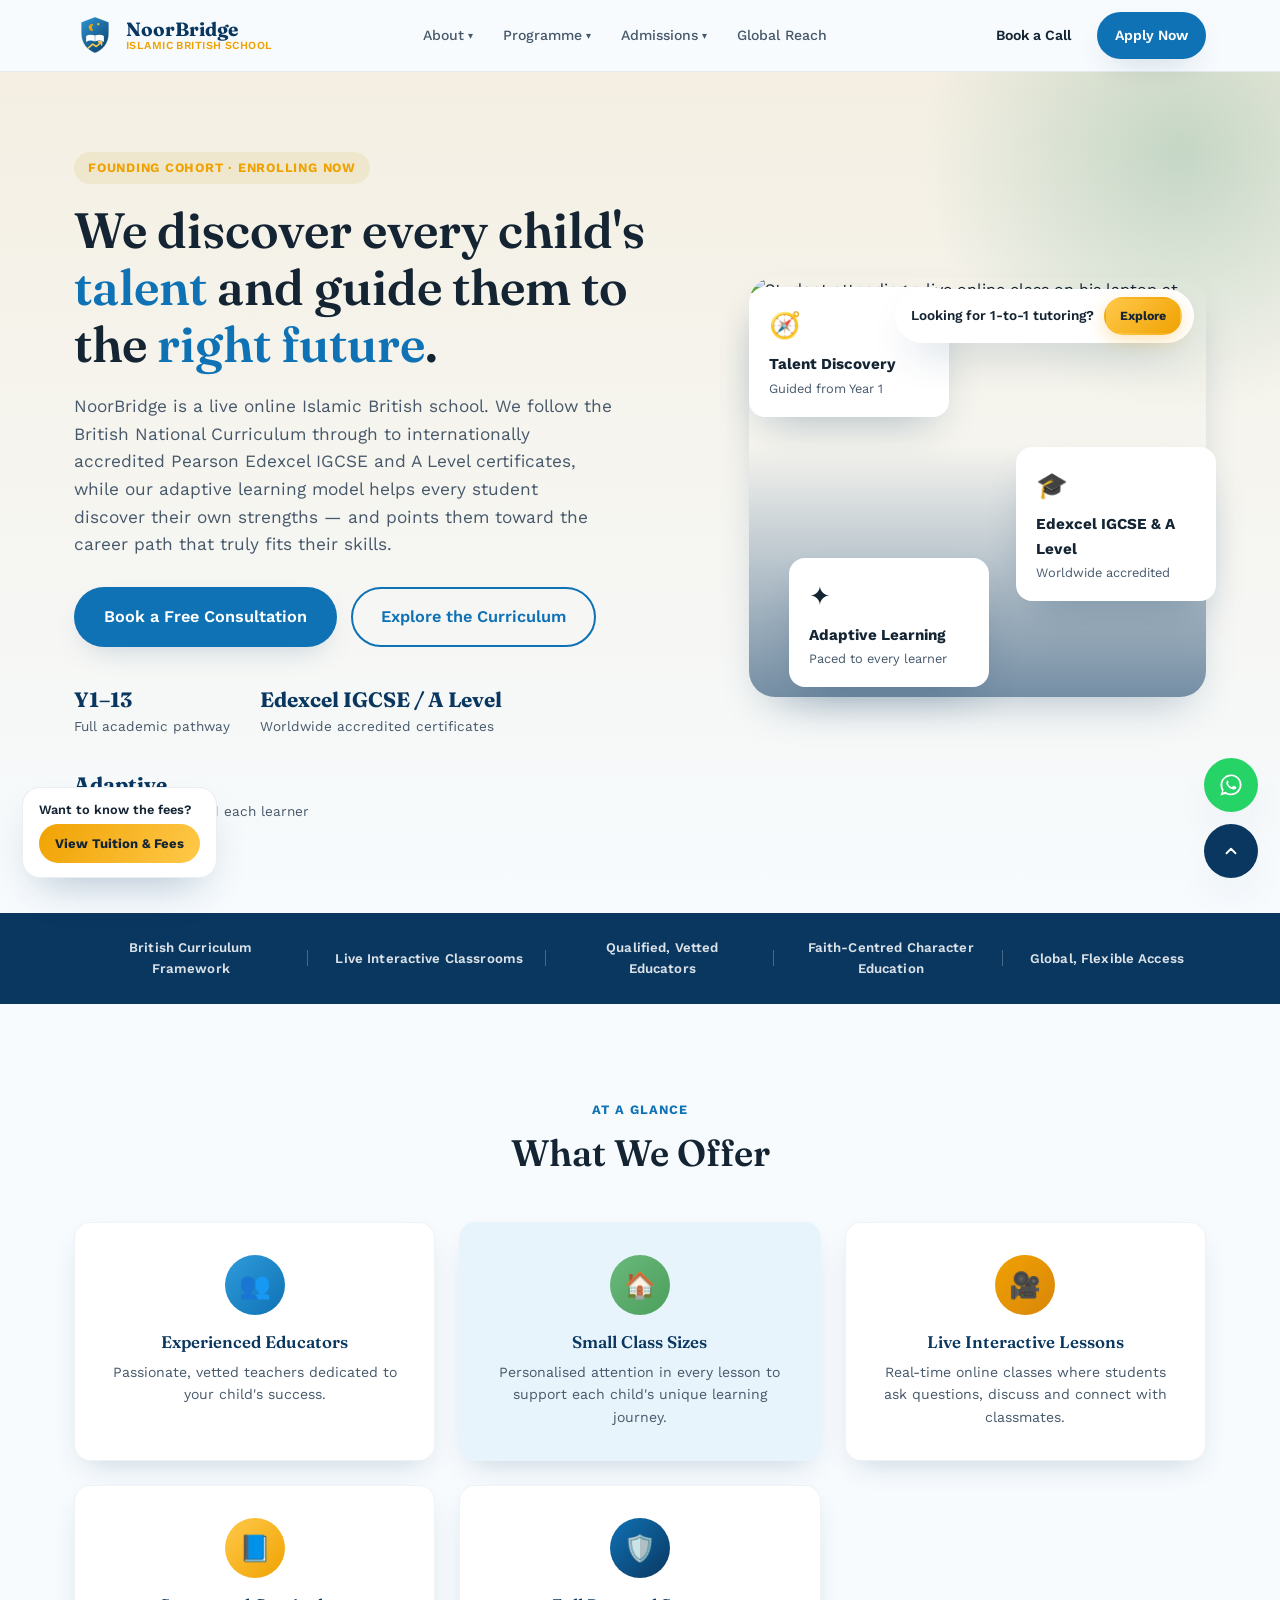
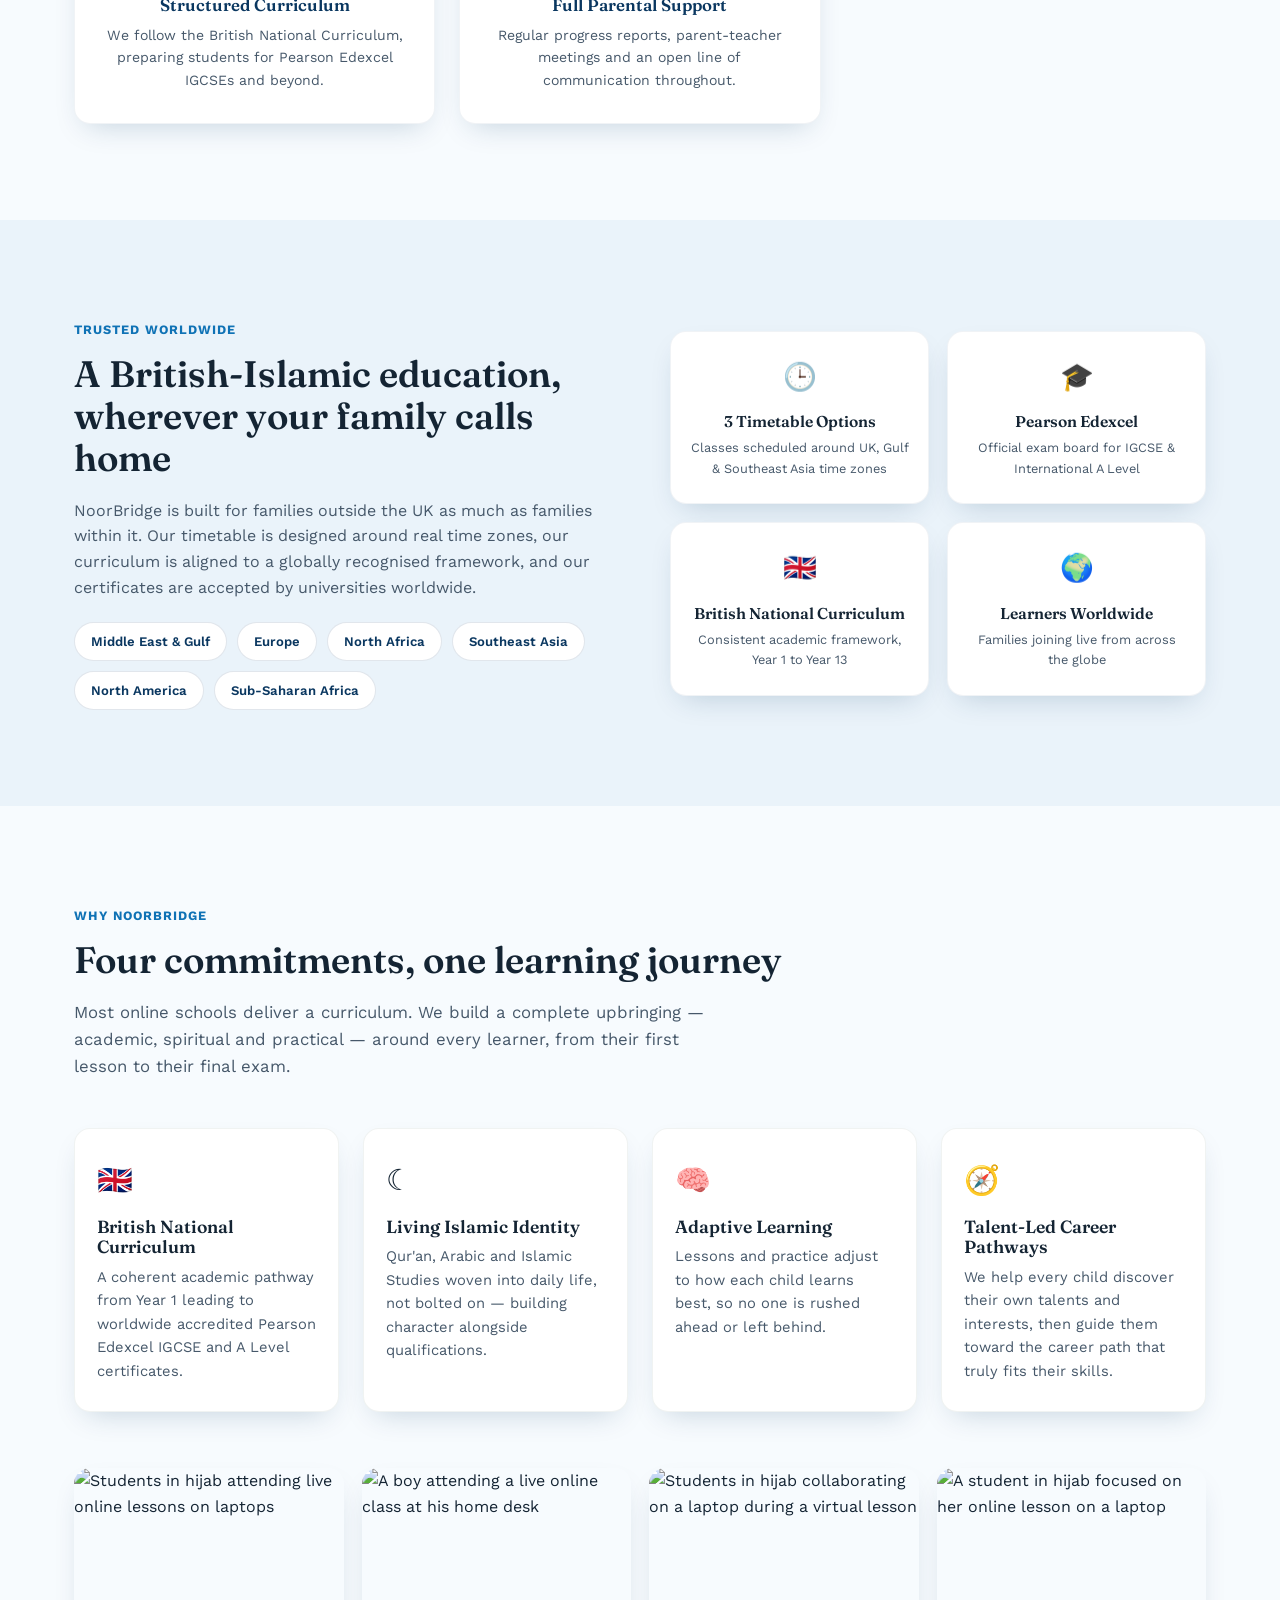
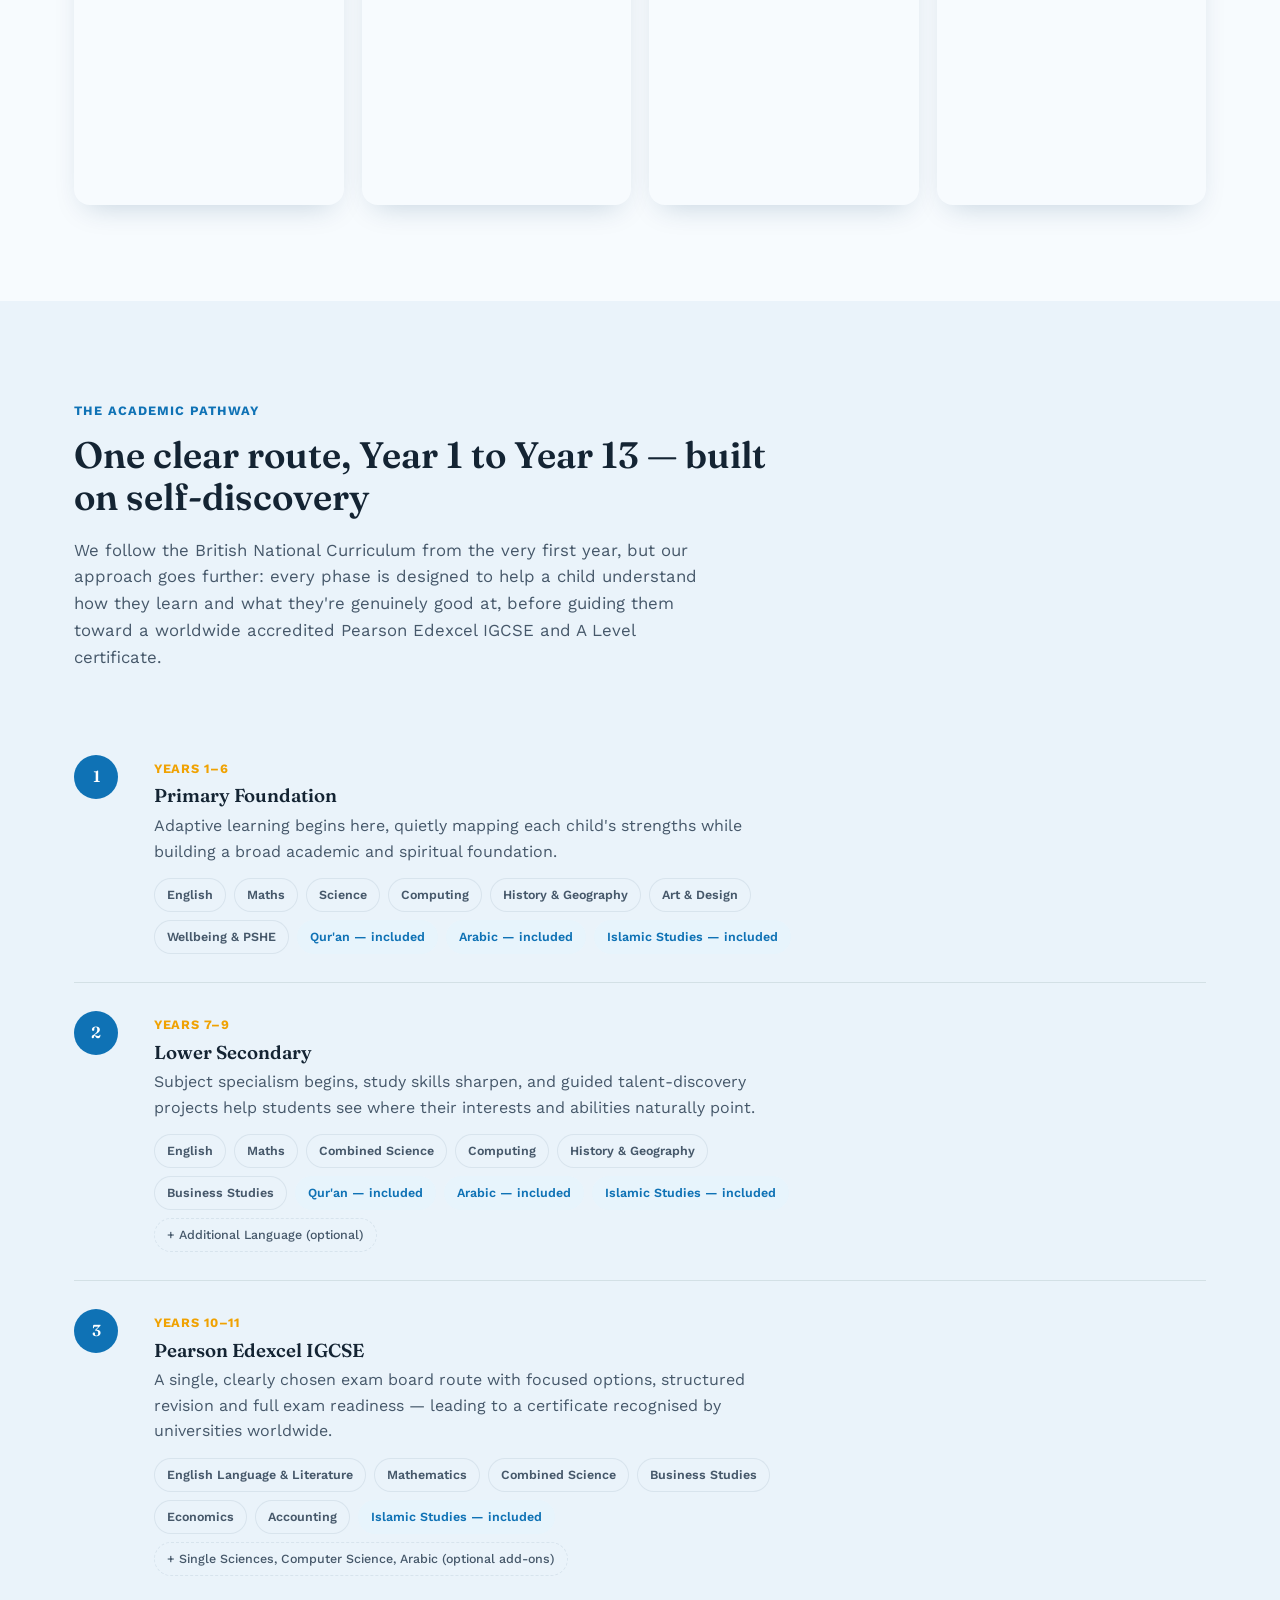
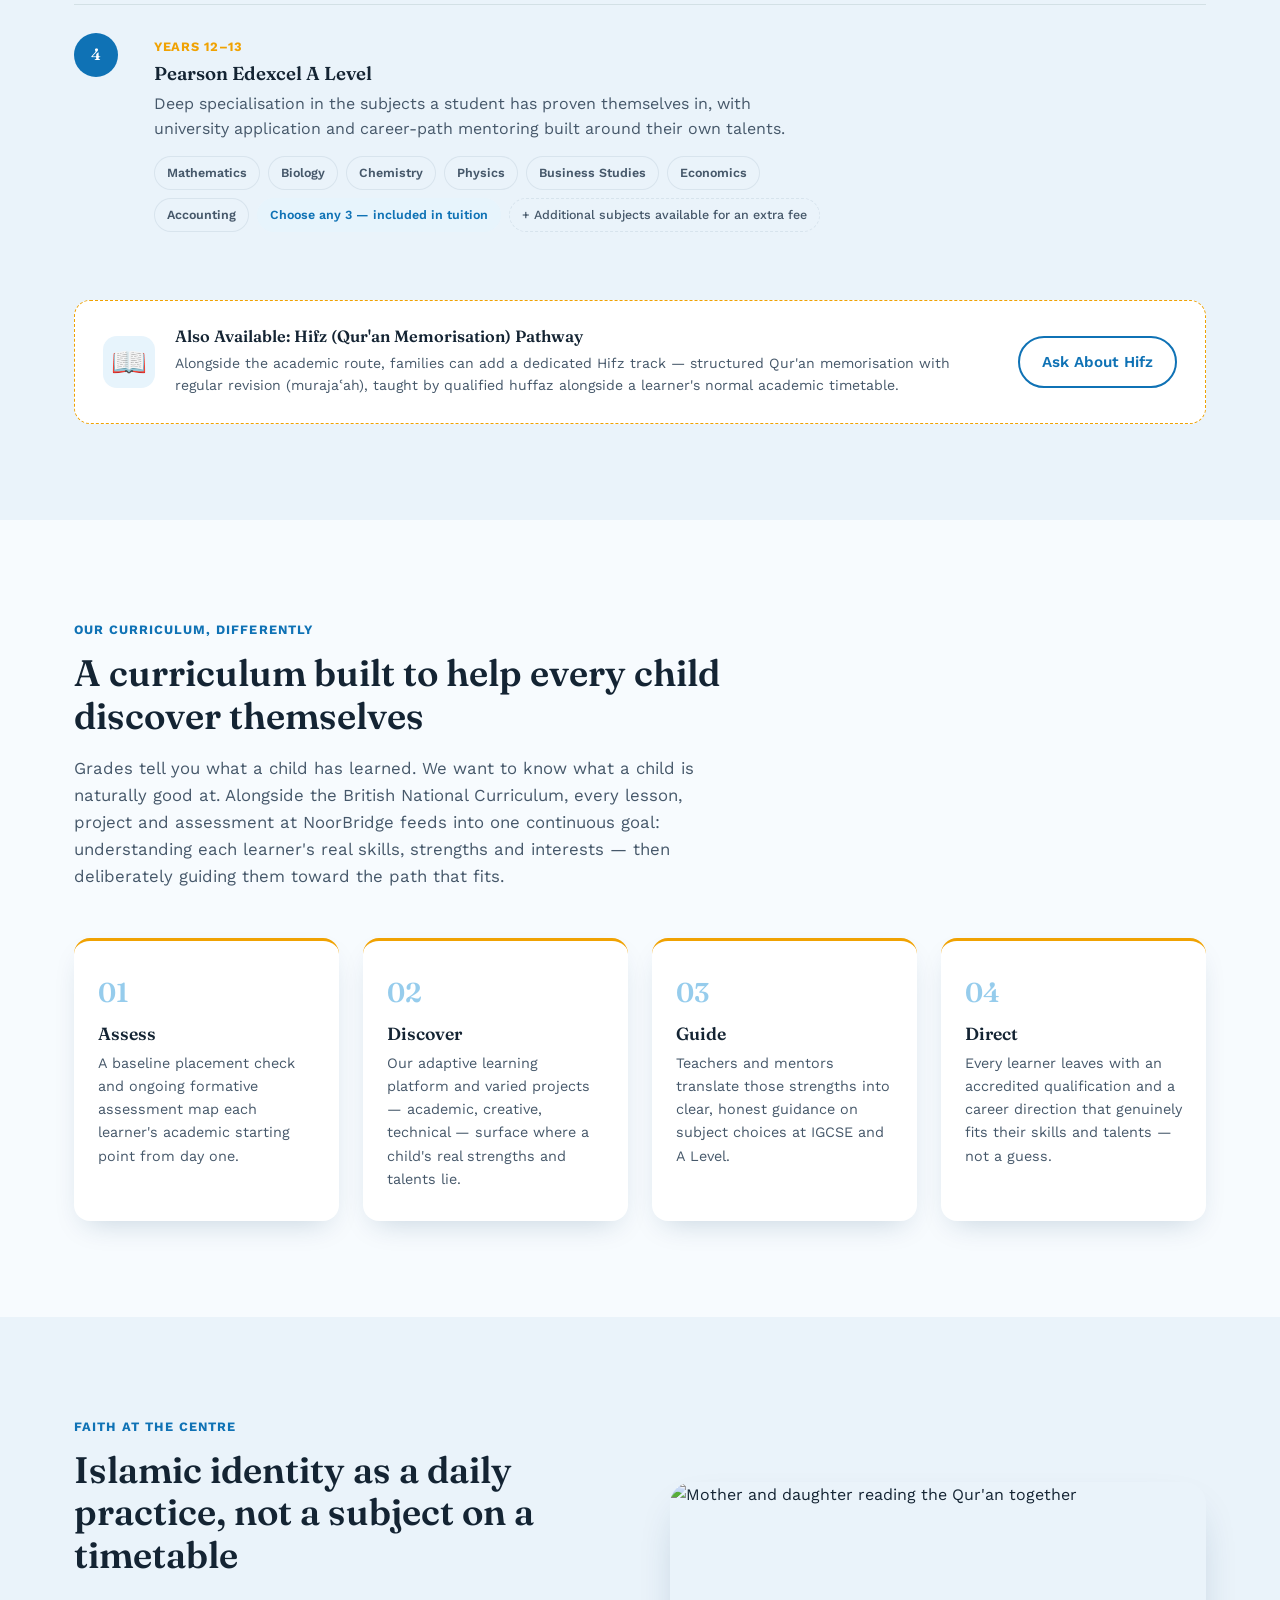
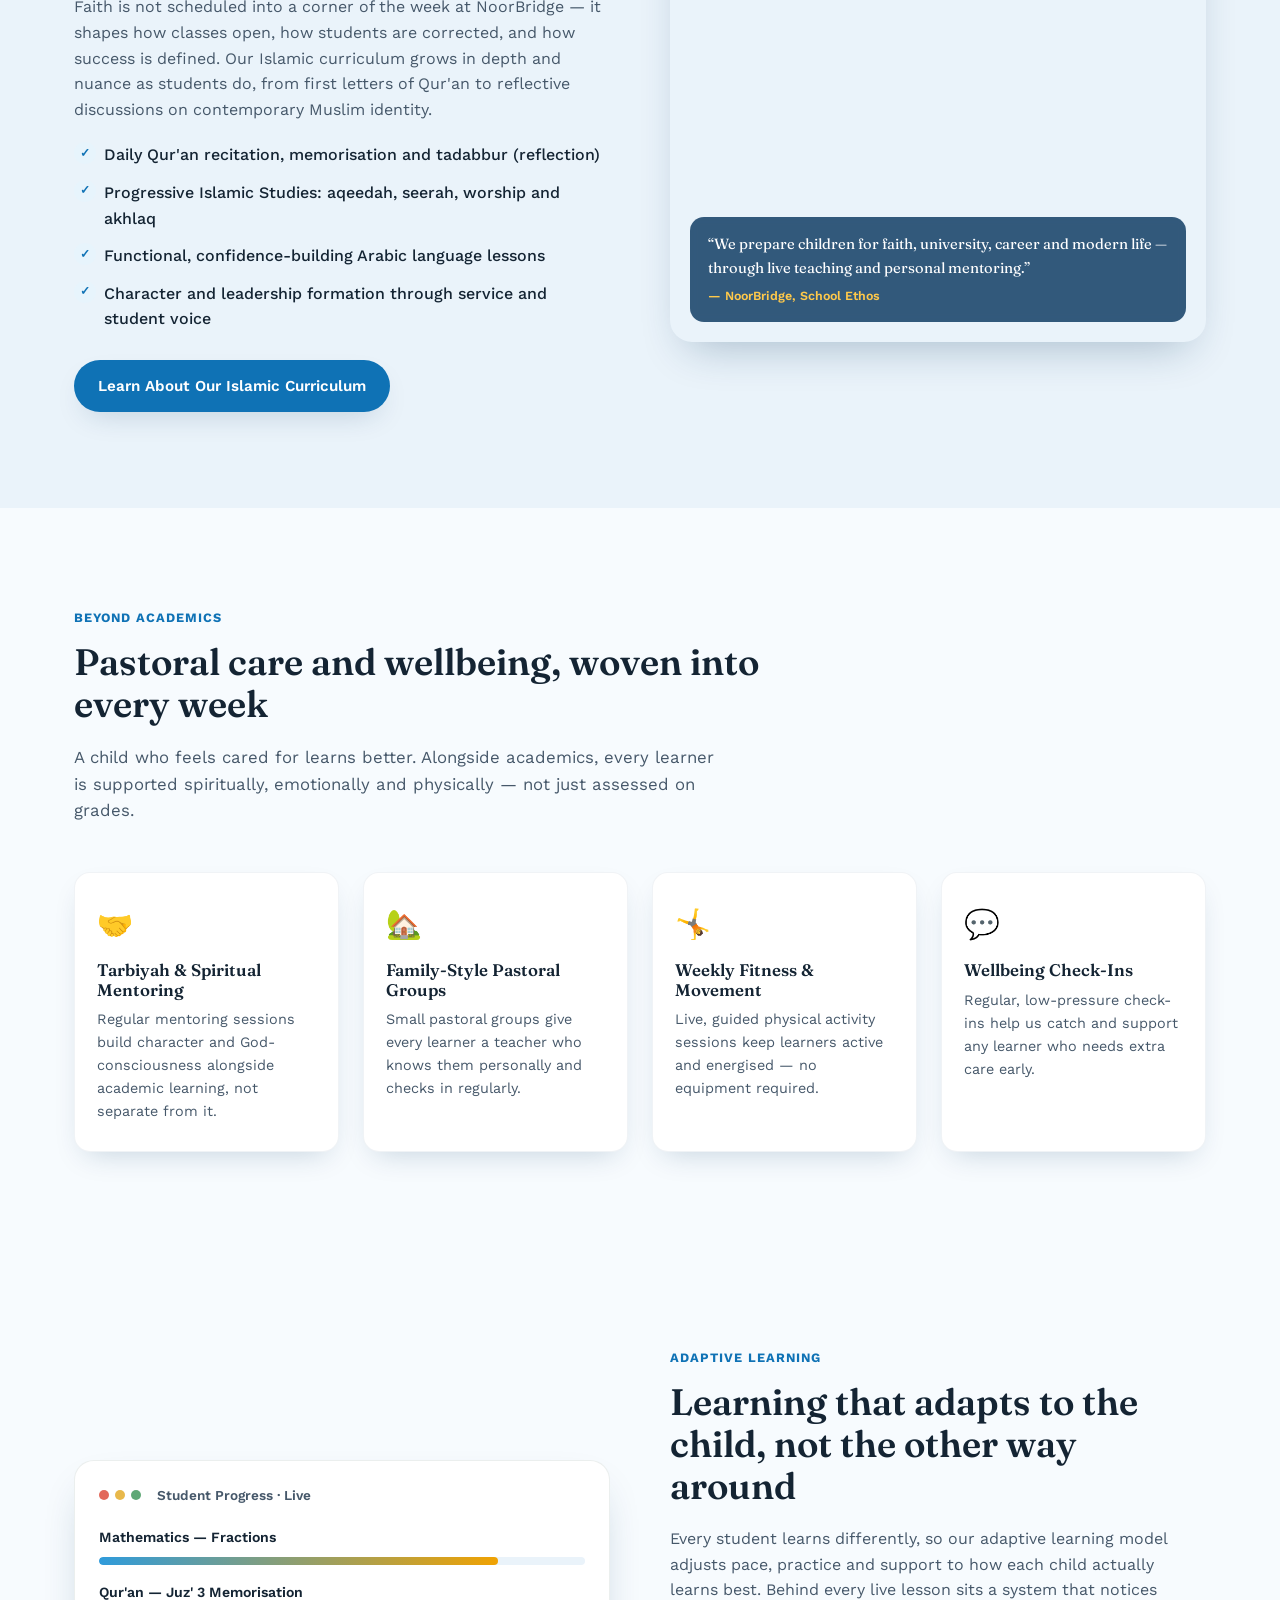
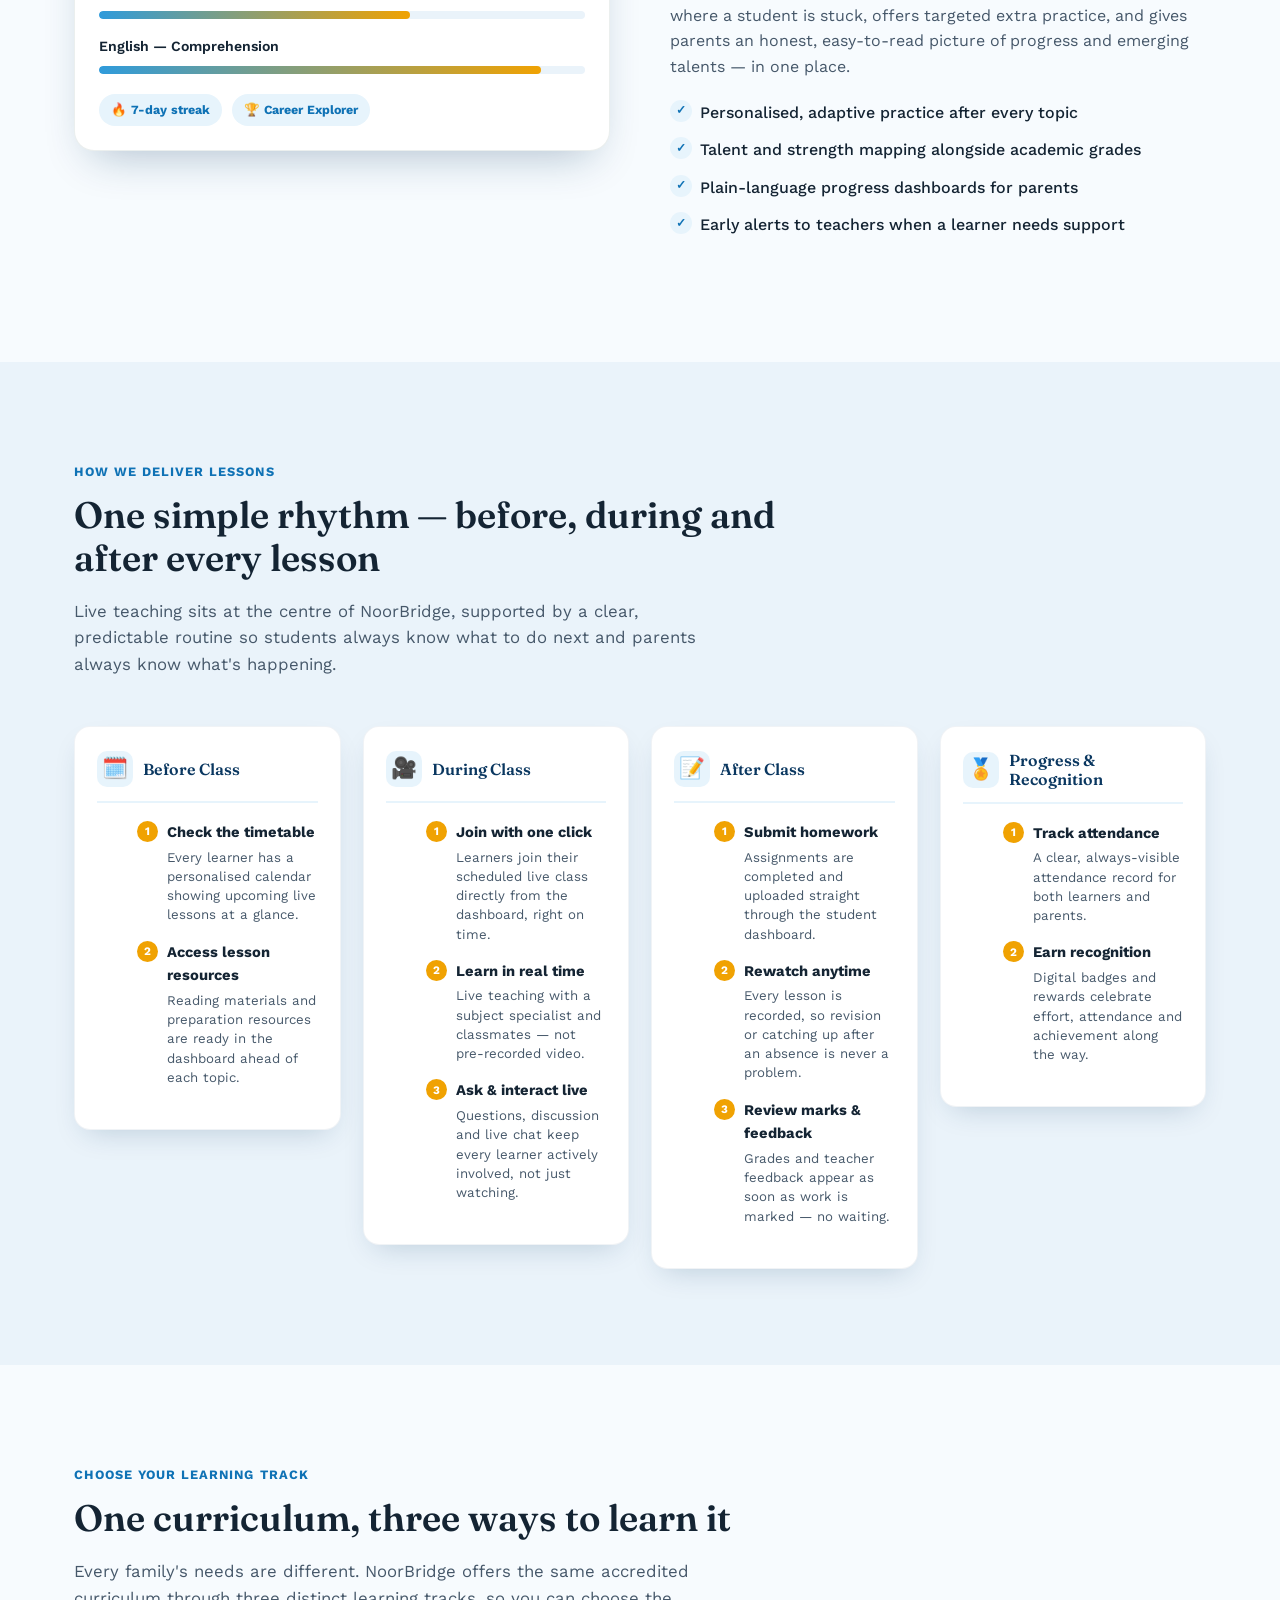
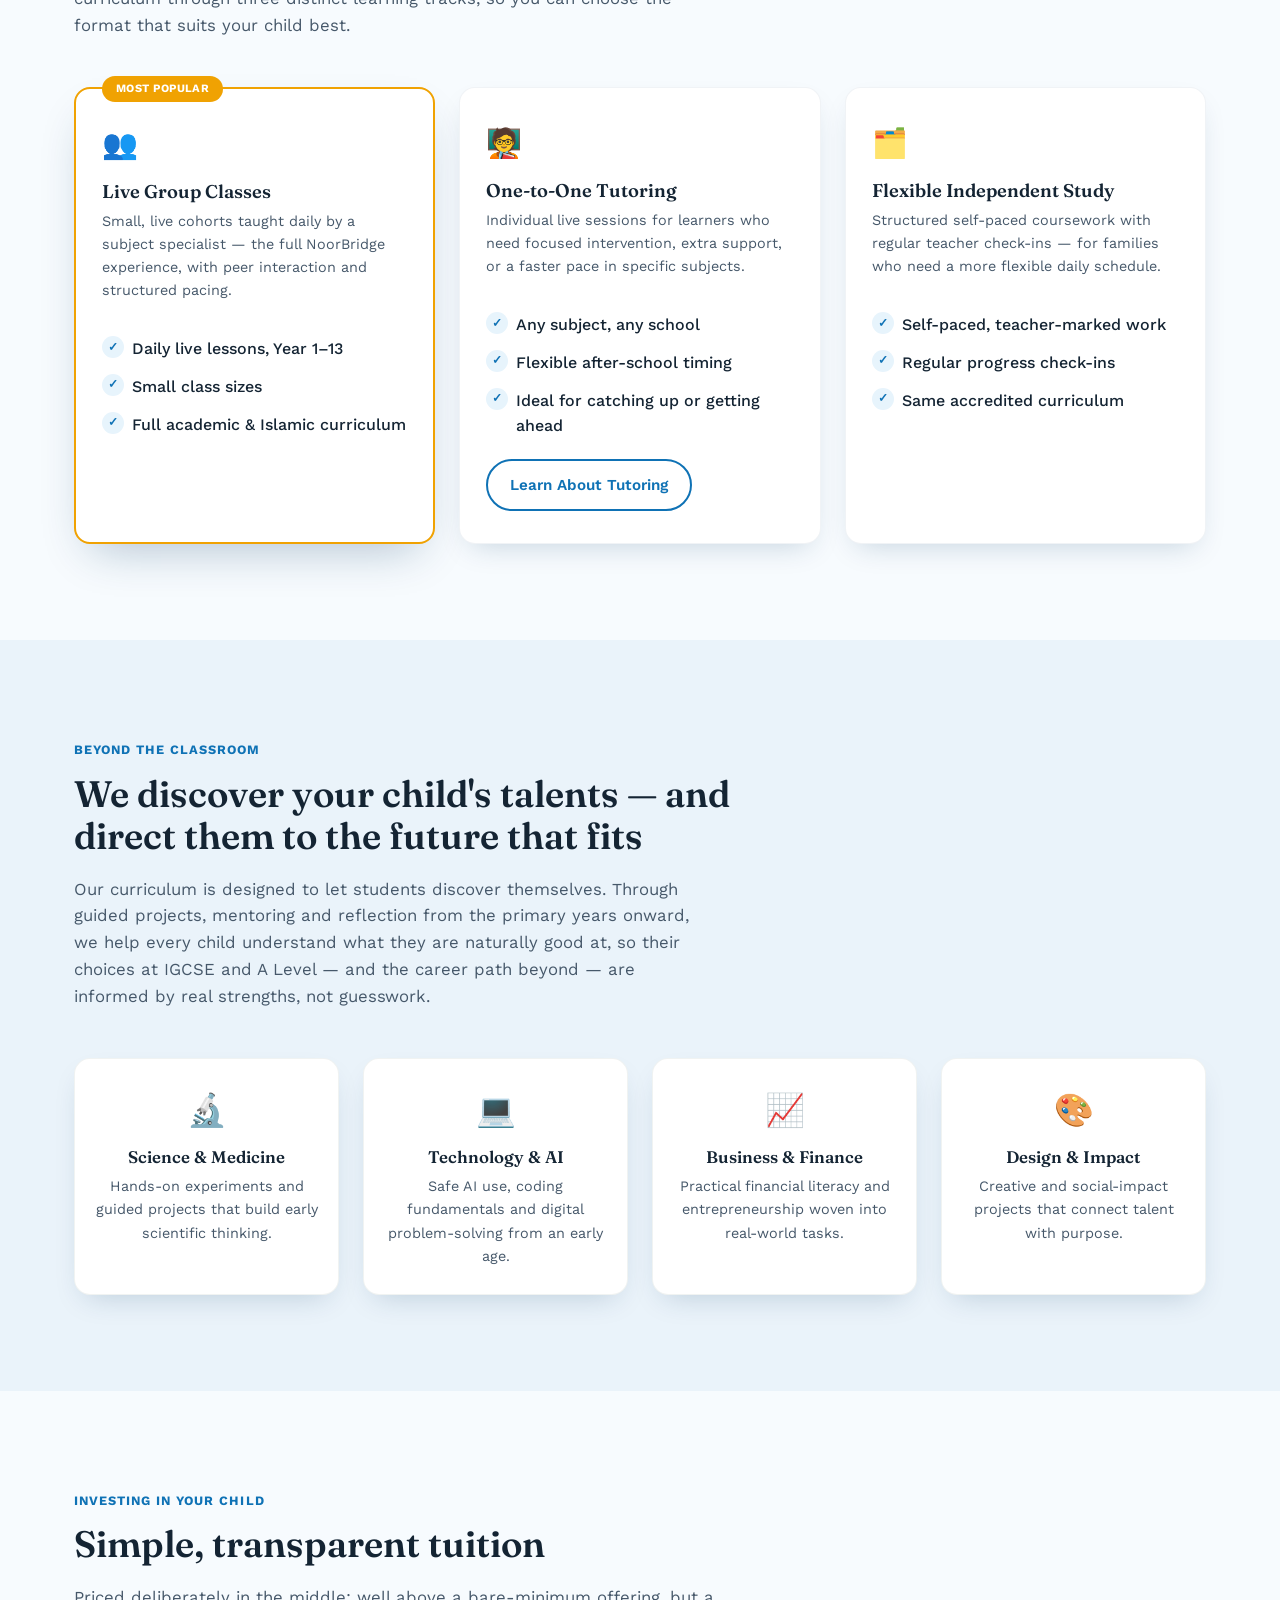
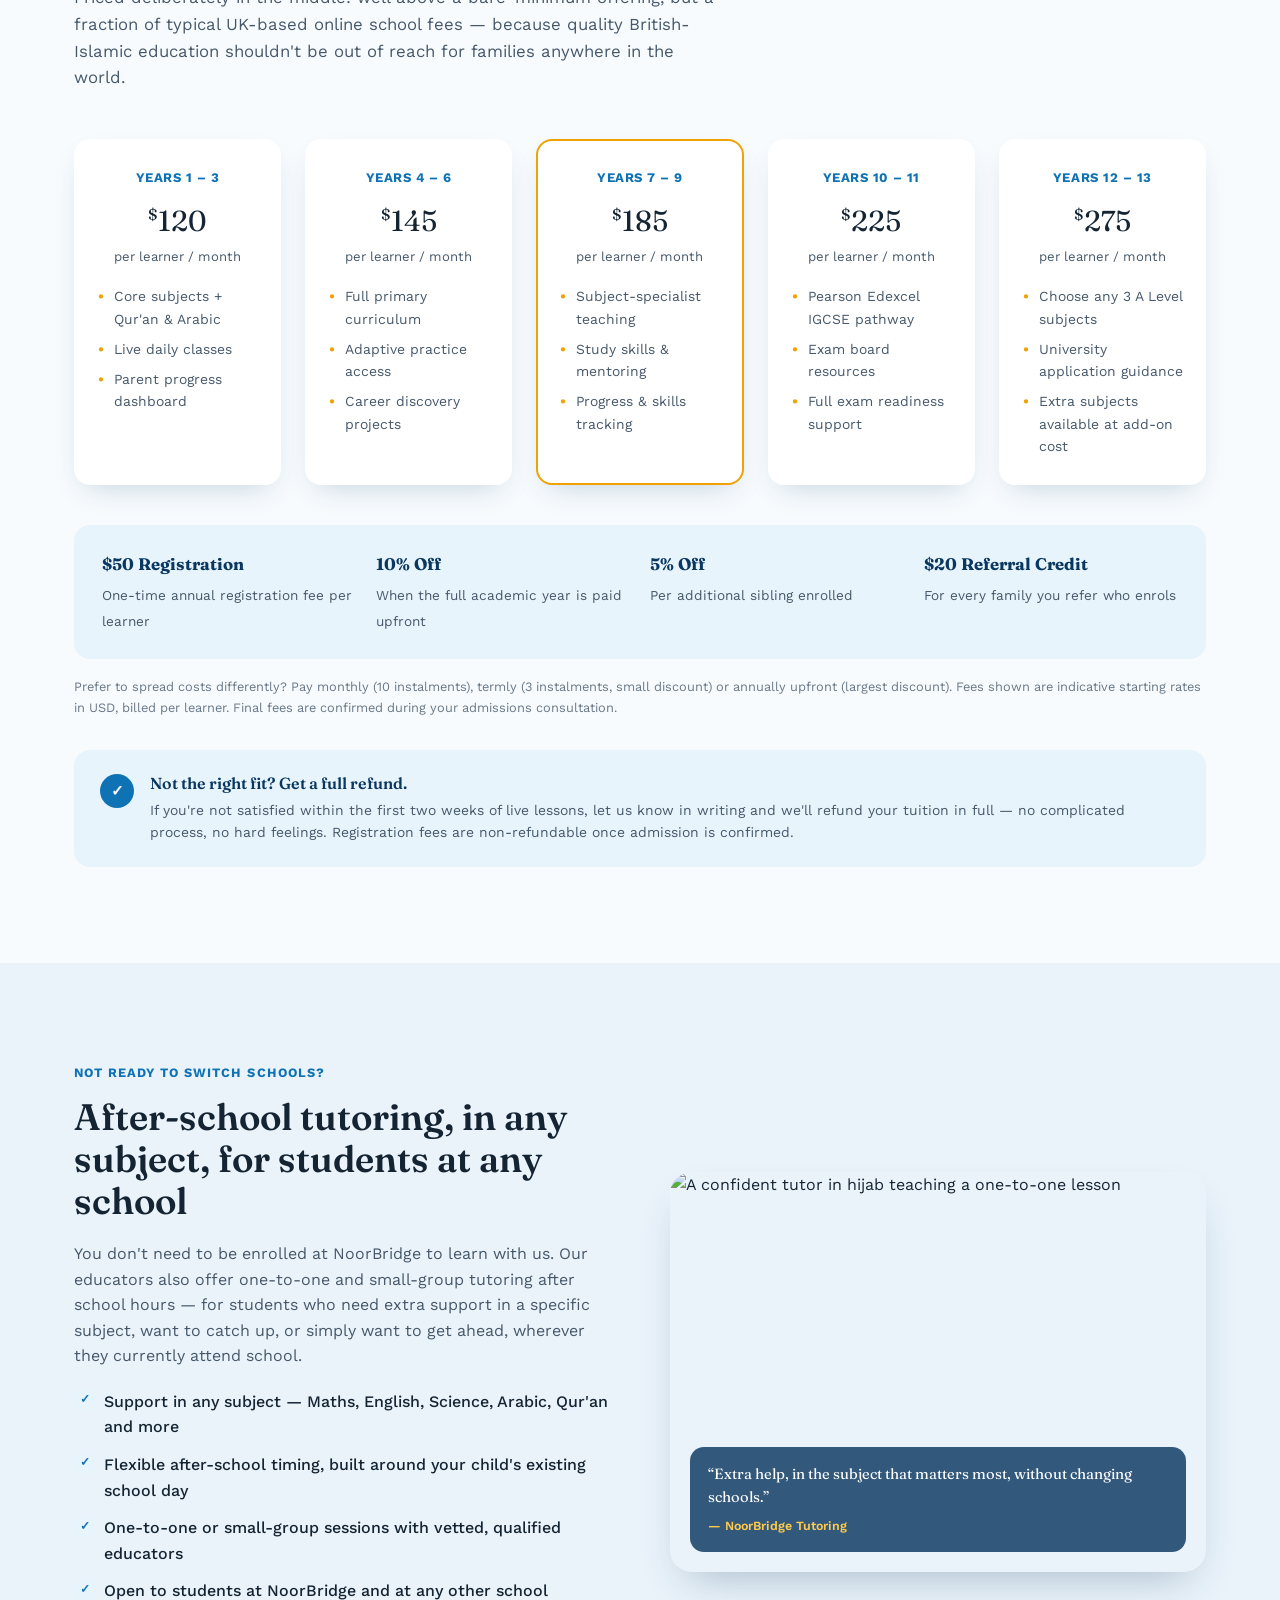
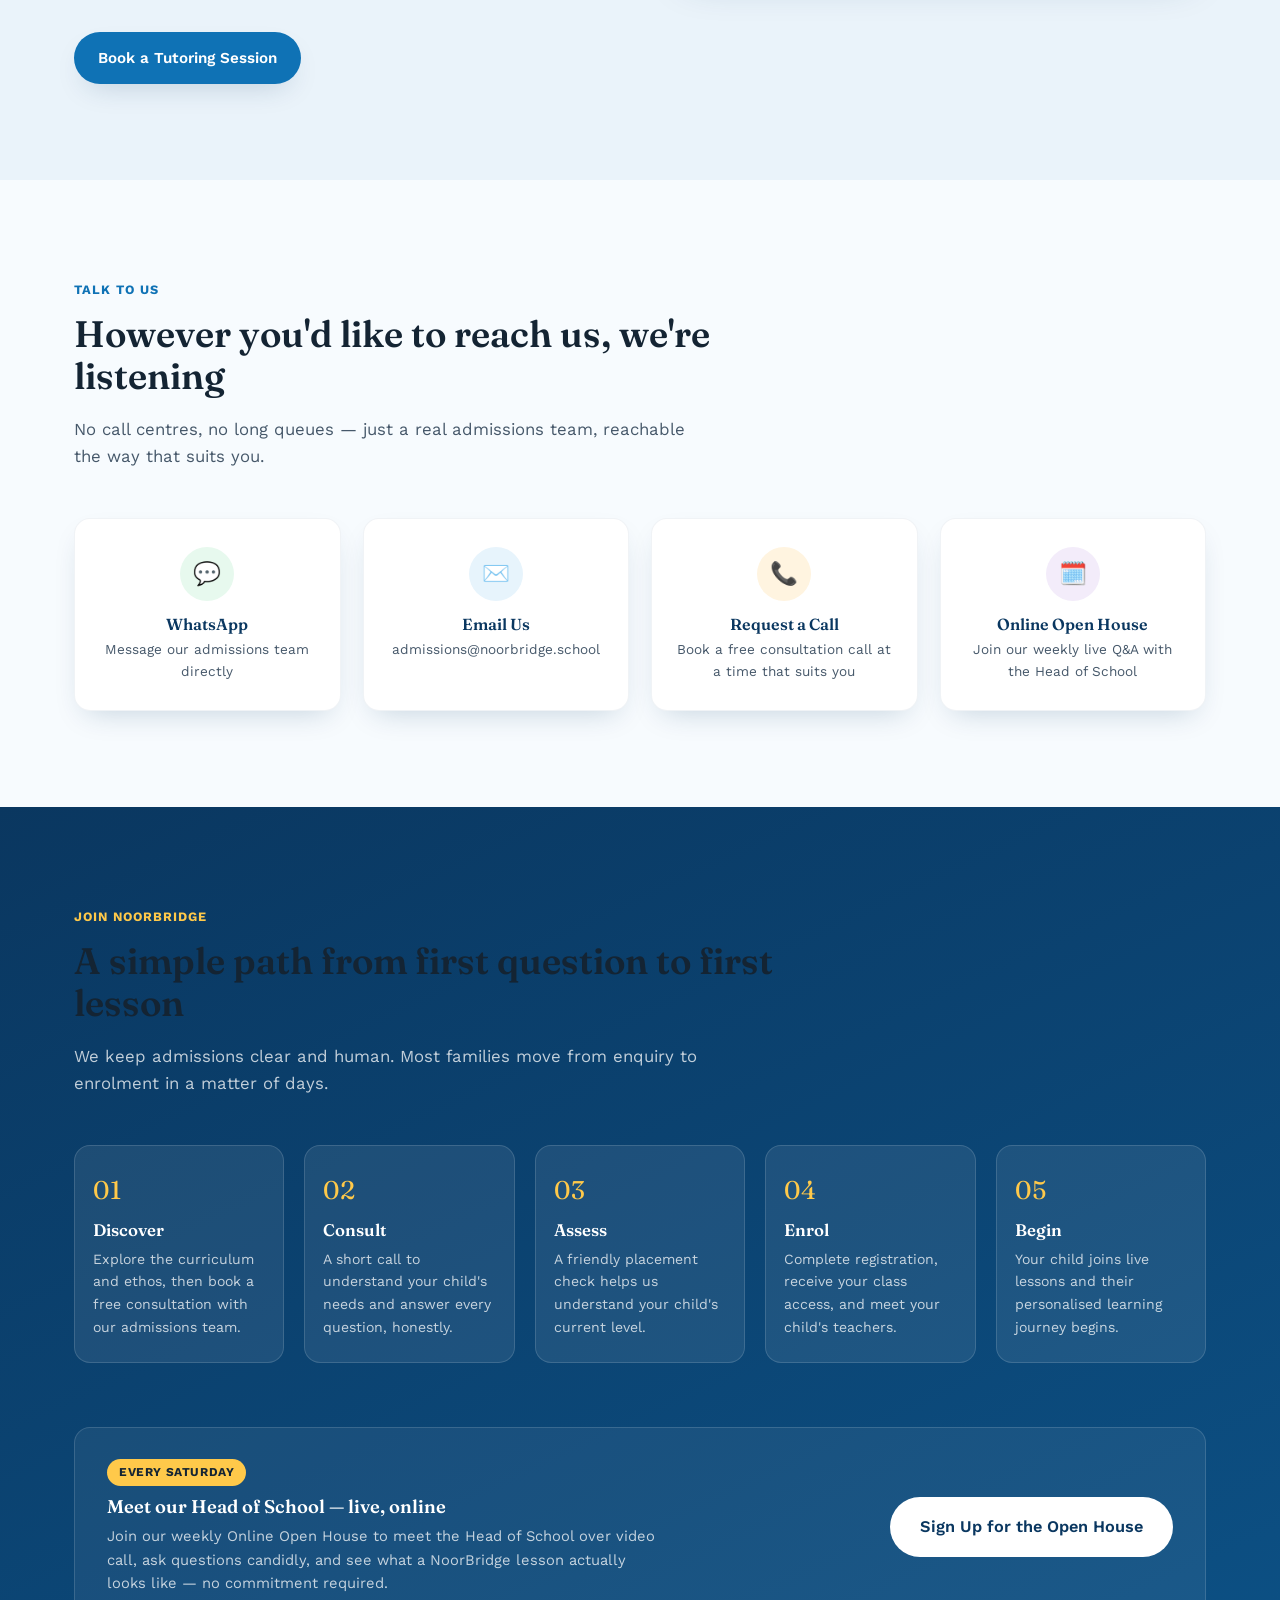
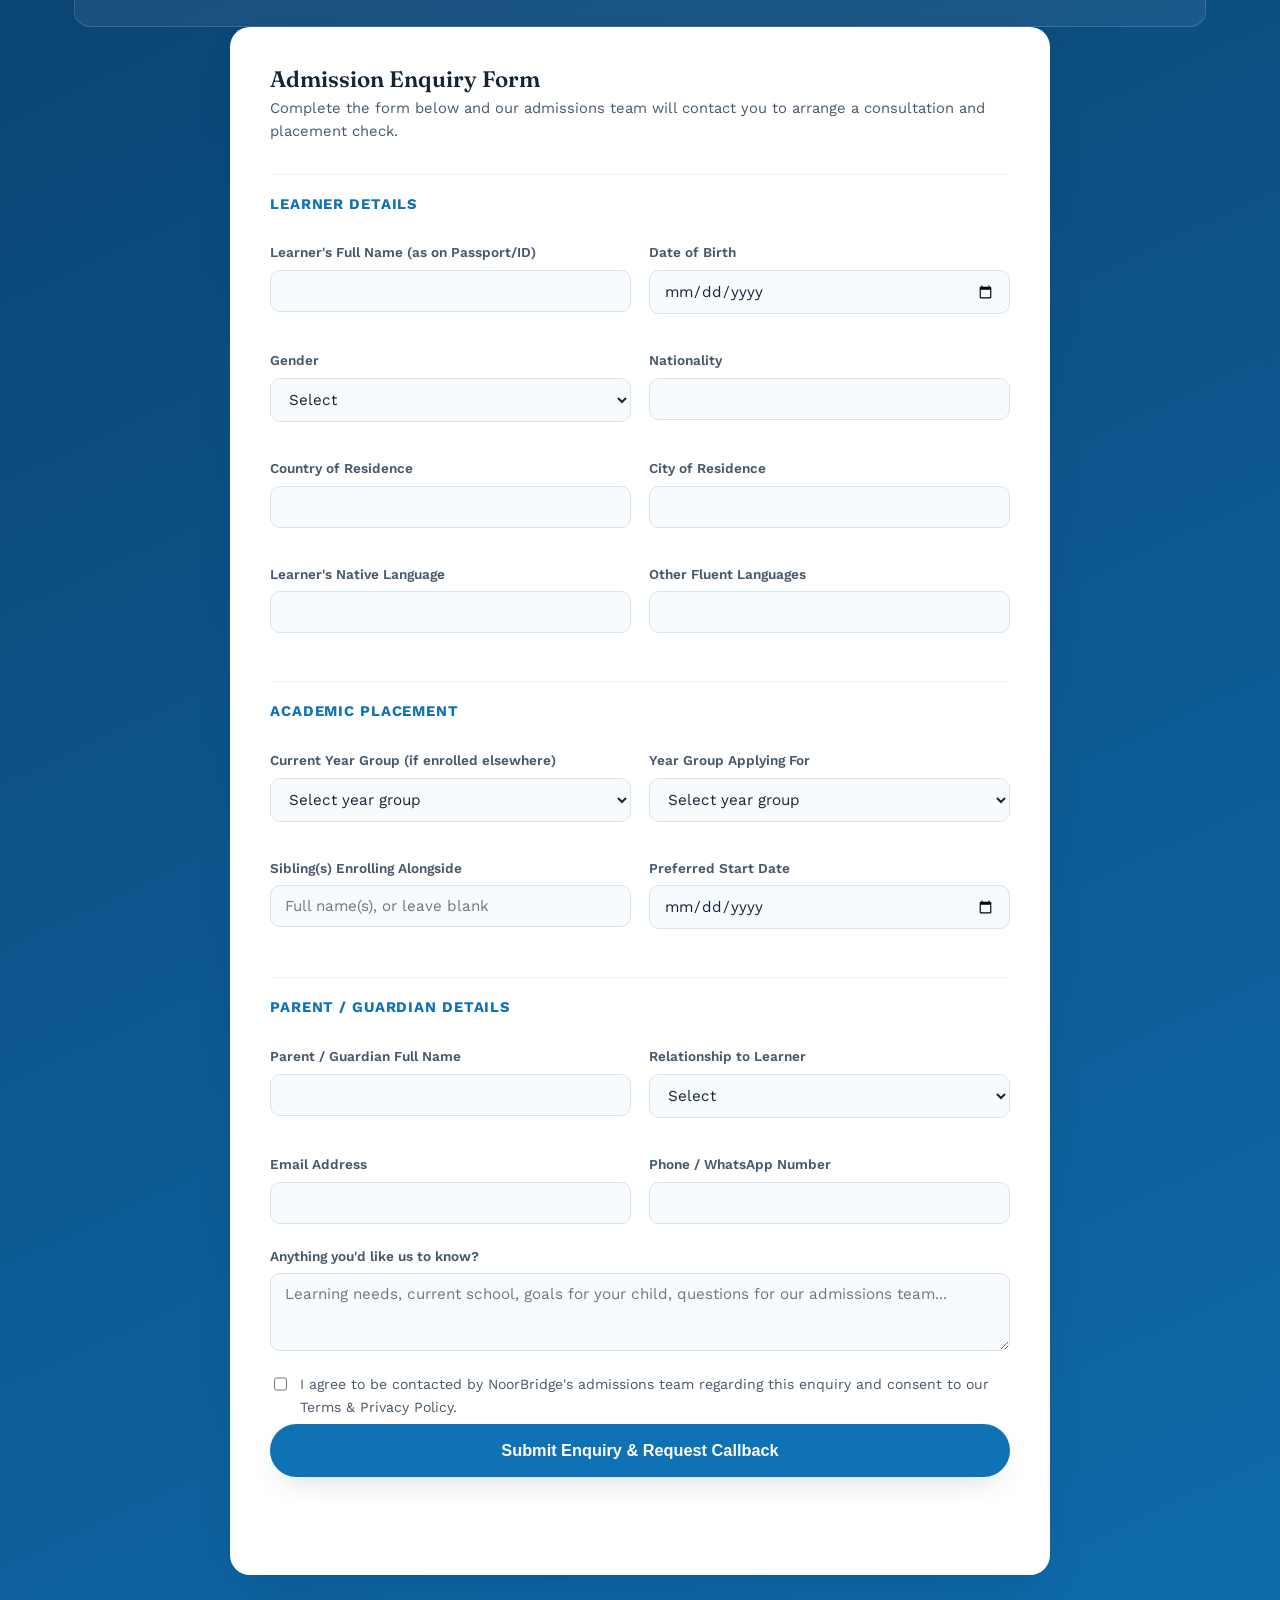
==== commit 722c23d6: "Add small tutoring banner in hero area" ====
--- a/index.html
+++ b/index.html
@@ -136,6 +136,11 @@
         <img src="https://images.pexels.com/photos/5303580/pexels-photo-5303580.jpeg?auto=compress&cs=tinysrgb&w=900"
              alt="Student attending a live online class on his laptop at home" loading="eager">
       </div>
+      <div class="hero-tutoring">
+        <span class="hero-tutoring-text">Looking for 1-to-1 tutoring?</span>
+        <a href="#tutoring" class="btn btn-gold btn-sm">Explore</a>
+      </div>
+
       <div class="hero-card card-1">
         <div class="card-icon">🧭</div>
         <p class="card-title">Talent Discovery</p>
@@ -163,19 +168,6 @@
     <span>Qualified, Vetted Educators</span>
     <span>Faith-Centred Character Education</span>
     <span>Global, Flexible Access</span>
-  </div>
-</section>
-
-<!-- ===== TUTORING PROMO ===== -->
-<section class="section tutoring-promo" id="tutoring-promo">
-  <div class="container">
-    <div class="tutoring-promo-card">
-      <div class="tutoring-promo-text">
-        <h2>Looking for 1-to-1 online tutoring?</h2>
-        <p>Extra support in any subject, after school, for students at any school.</p>
-      </div>
-      <a href="#tutoring" class="btn btn-gold btn-lg">Explore Tutoring</a>
-    </div>
   </div>
 </section>
 
--- a/css/style.css
+++ b/css/style.css
@@ -75,6 +75,7 @@
 .btn-light { background: var(--white); color: var(--emerald-900); }
 .btn-light:hover { background: var(--gold-400); color: var(--ink-900); }
 .btn-lg { padding: 15px 28px; font-size: 1.02rem; }
+.btn-sm { padding: 7px 14px; font-size: 0.78rem; }
 .btn-block { width: 100%; }
 .btn-gold {
   background: linear-gradient(135deg, var(--gold-400), var(--gold-500));
@@ -329,6 +330,24 @@
 .card-2 { top: 170px; right: -10px; animation: float 7s ease-in-out infinite .5s; }
 .card-3 { bottom: 10px; left: 40px; animation: float 6.5s ease-in-out infinite 1s; }
 @keyframes float { 0%,100% { transform: translateY(0); } 50% { transform: translateY(-10px); } }
+
+.hero-tutoring {
+  position: absolute;
+  top: 12px;
+  right: 12px;
+  z-index: 10;
+  background: var(--white);
+  border-radius: 999px;
+  box-shadow: var(--shadow-lift);
+  padding: 8px 12px 8px 16px;
+  display: inline-flex;
+  align-items: center;
+  gap: 10px;
+  font-size: 0.85rem;
+  font-weight: 600;
+  color: var(--ink-900);
+}
+.hero-tutoring-text { white-space: nowrap; }
 
 /* ---------- Strip ---------- */
 .strip { background: var(--emerald-900); padding: 18px 0; }
@@ -1202,32 +1221,4 @@
 .main-nav.open .nav-group.open .nav-dropdown { display: flex; }
 .main-nav.open .nav-dropdown a { padding: 10px 12px; }
 
-/* ---------- Tutoring promo ---------- */
-.tutoring-promo { padding: 64px 0 32px; }
-.tutoring-promo-card {
-  background: var(--white);
-  border-radius: var(--radius);
-  box-shadow: var(--shadow-soft);
-  padding: 32px 40px;
-  display: flex;
-  align-items: center;
-  justify-content: space-between;
-  gap: 24px;
-  flex-wrap: wrap;
-}
-.tutoring-promo-text h2 {
-  font-size: 1.7rem;
-  margin: 0 0 6px;
-  color: var(--ink-900);
-}
-.tutoring-promo-text p {
-  margin: 0;
-  color: var(--ink-700);
-  font-size: 1rem;
-}
-
-@media (max-width: 760px) {
-  .tutoring-promo { padding: 40px 0 16px; }
-  .tutoring-promo-card { flex-direction: column; align-items: stretch; gap: 18px; padding: 26px 28px; }
-  .tutoring-promo-text h2 { font-size: 1.35rem; }
-}
+
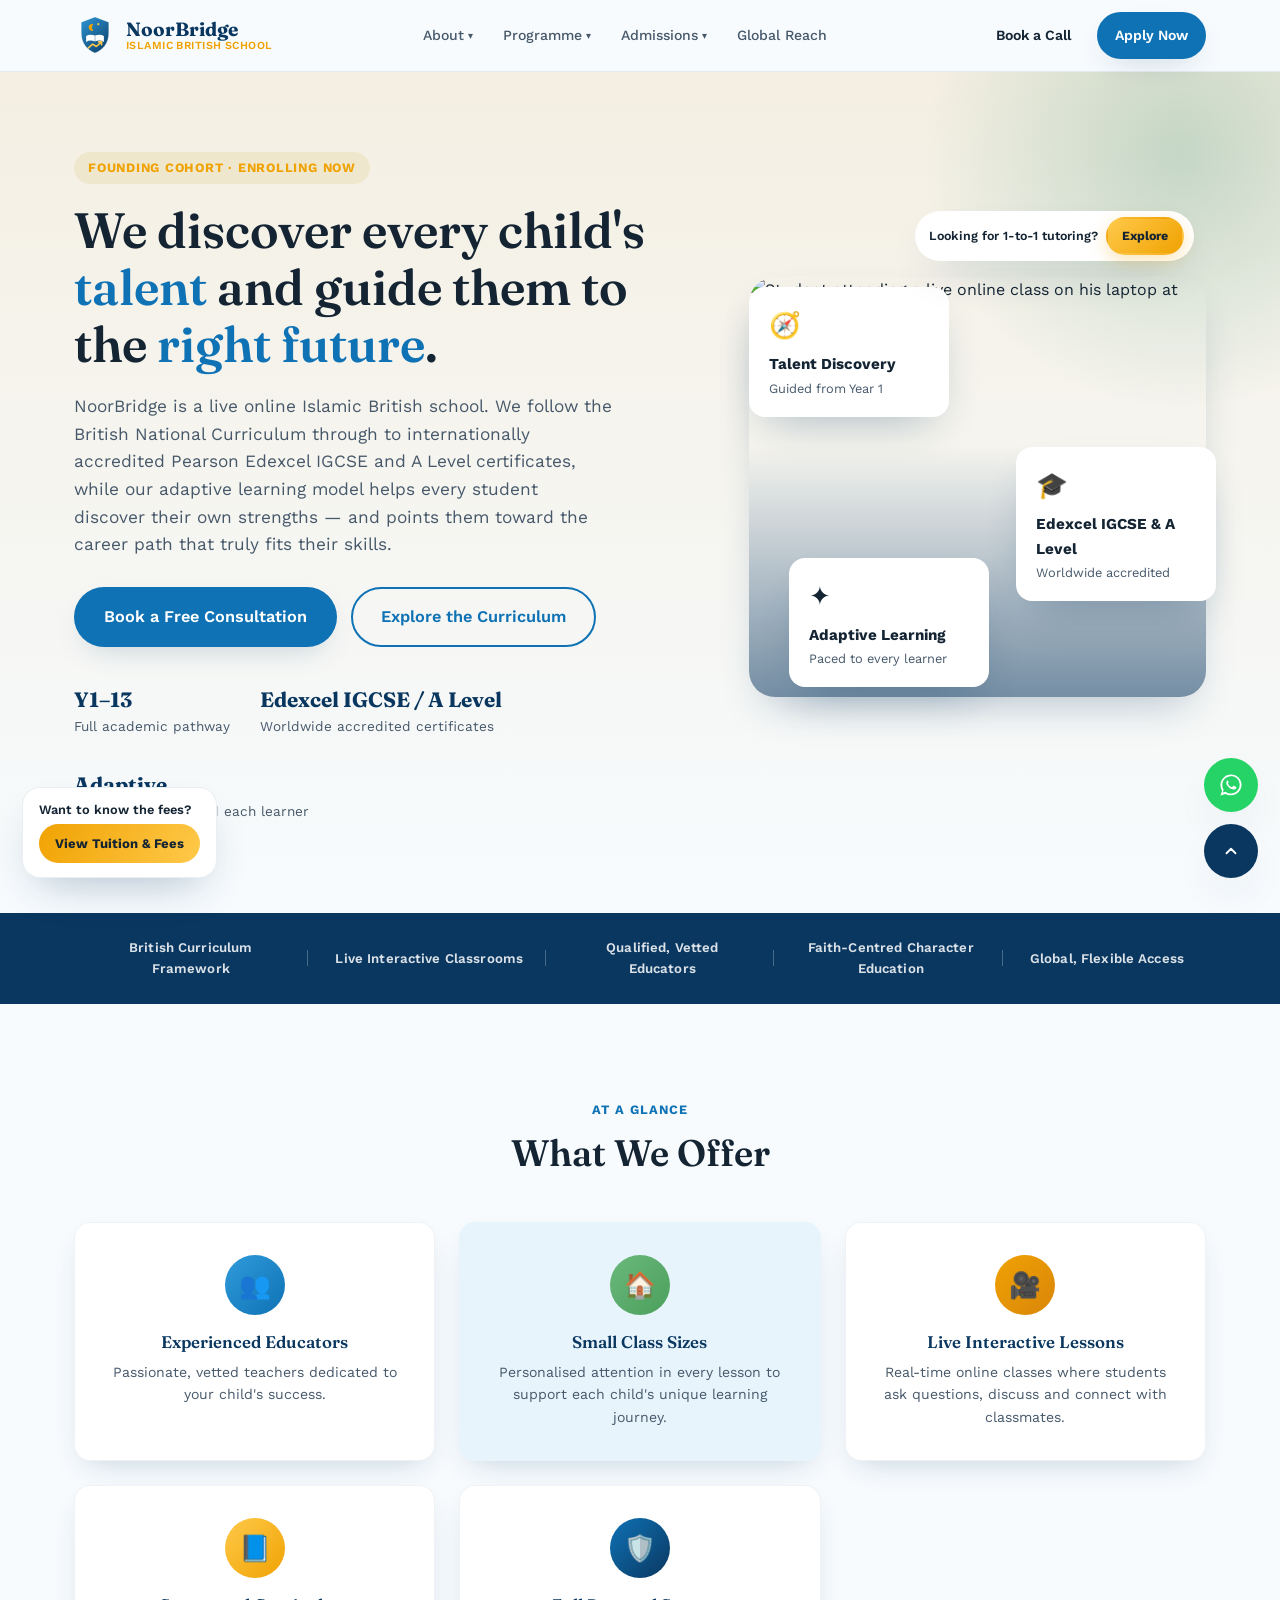
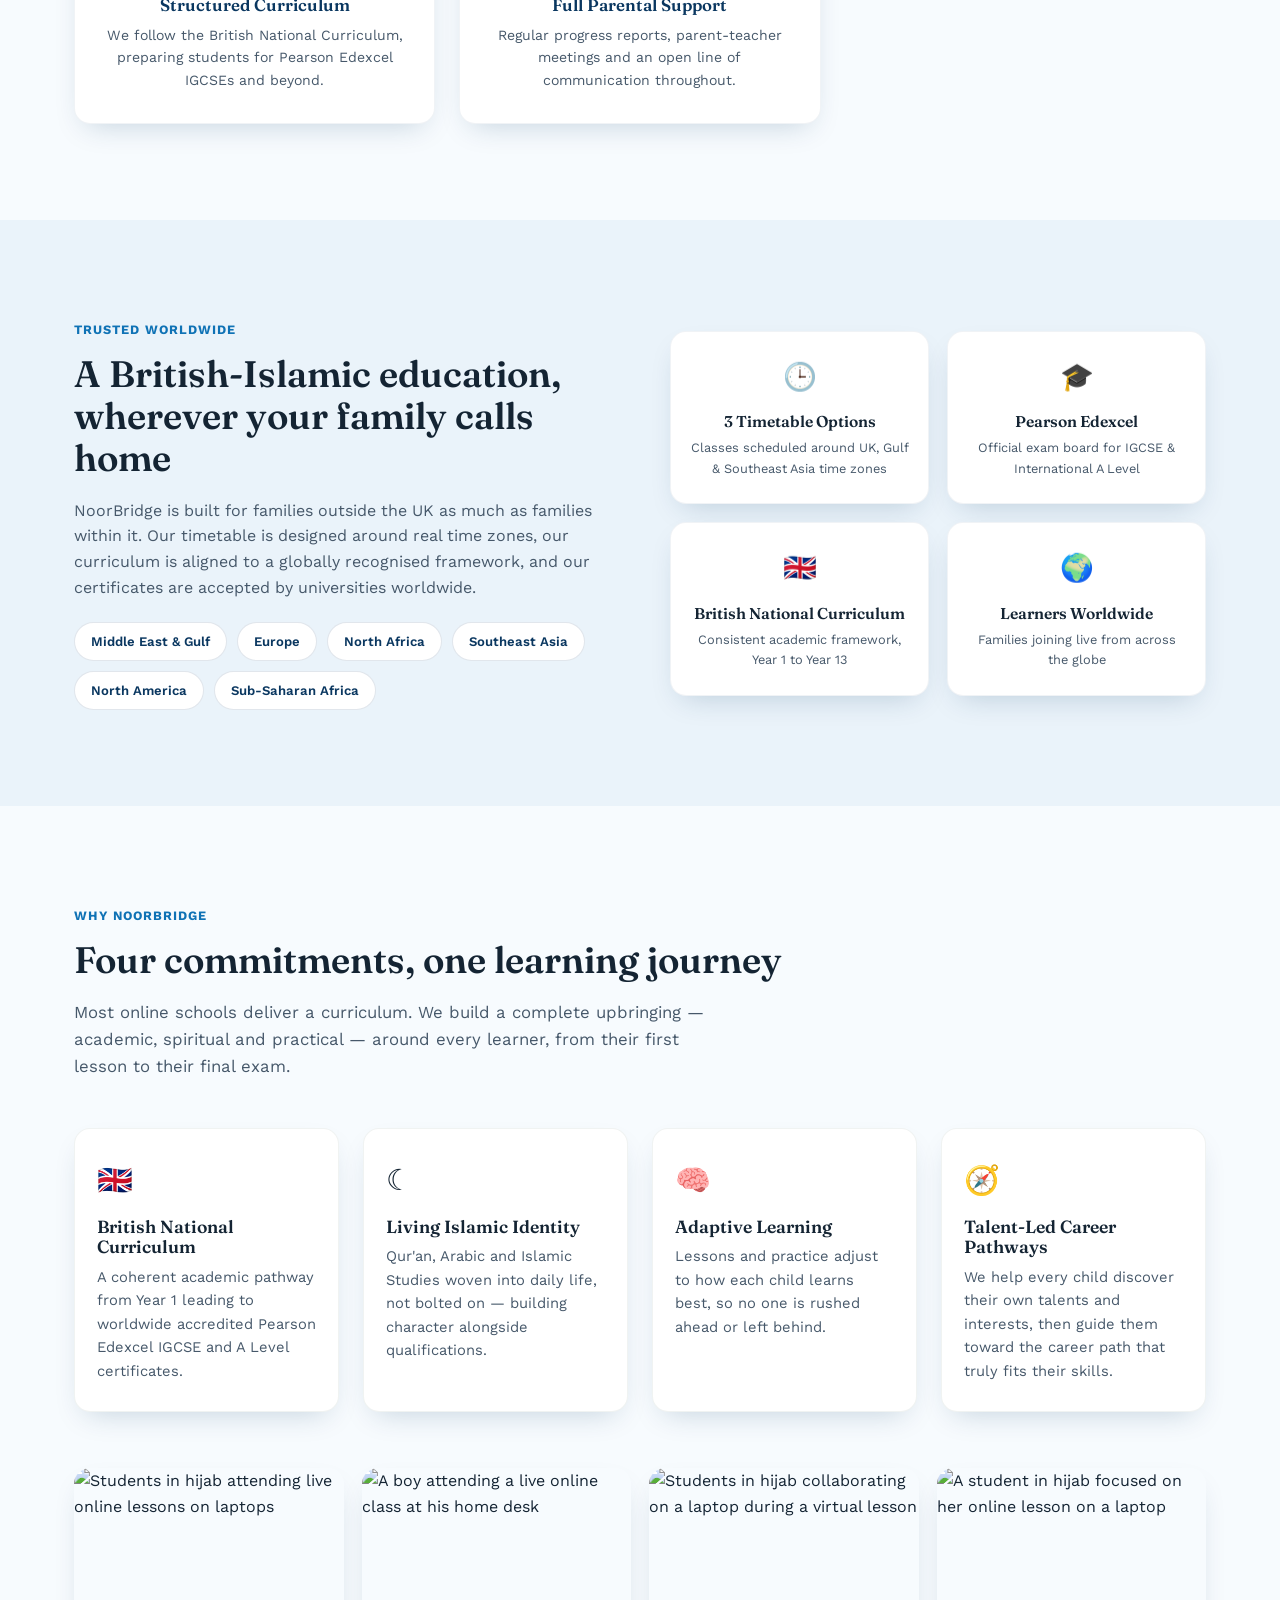
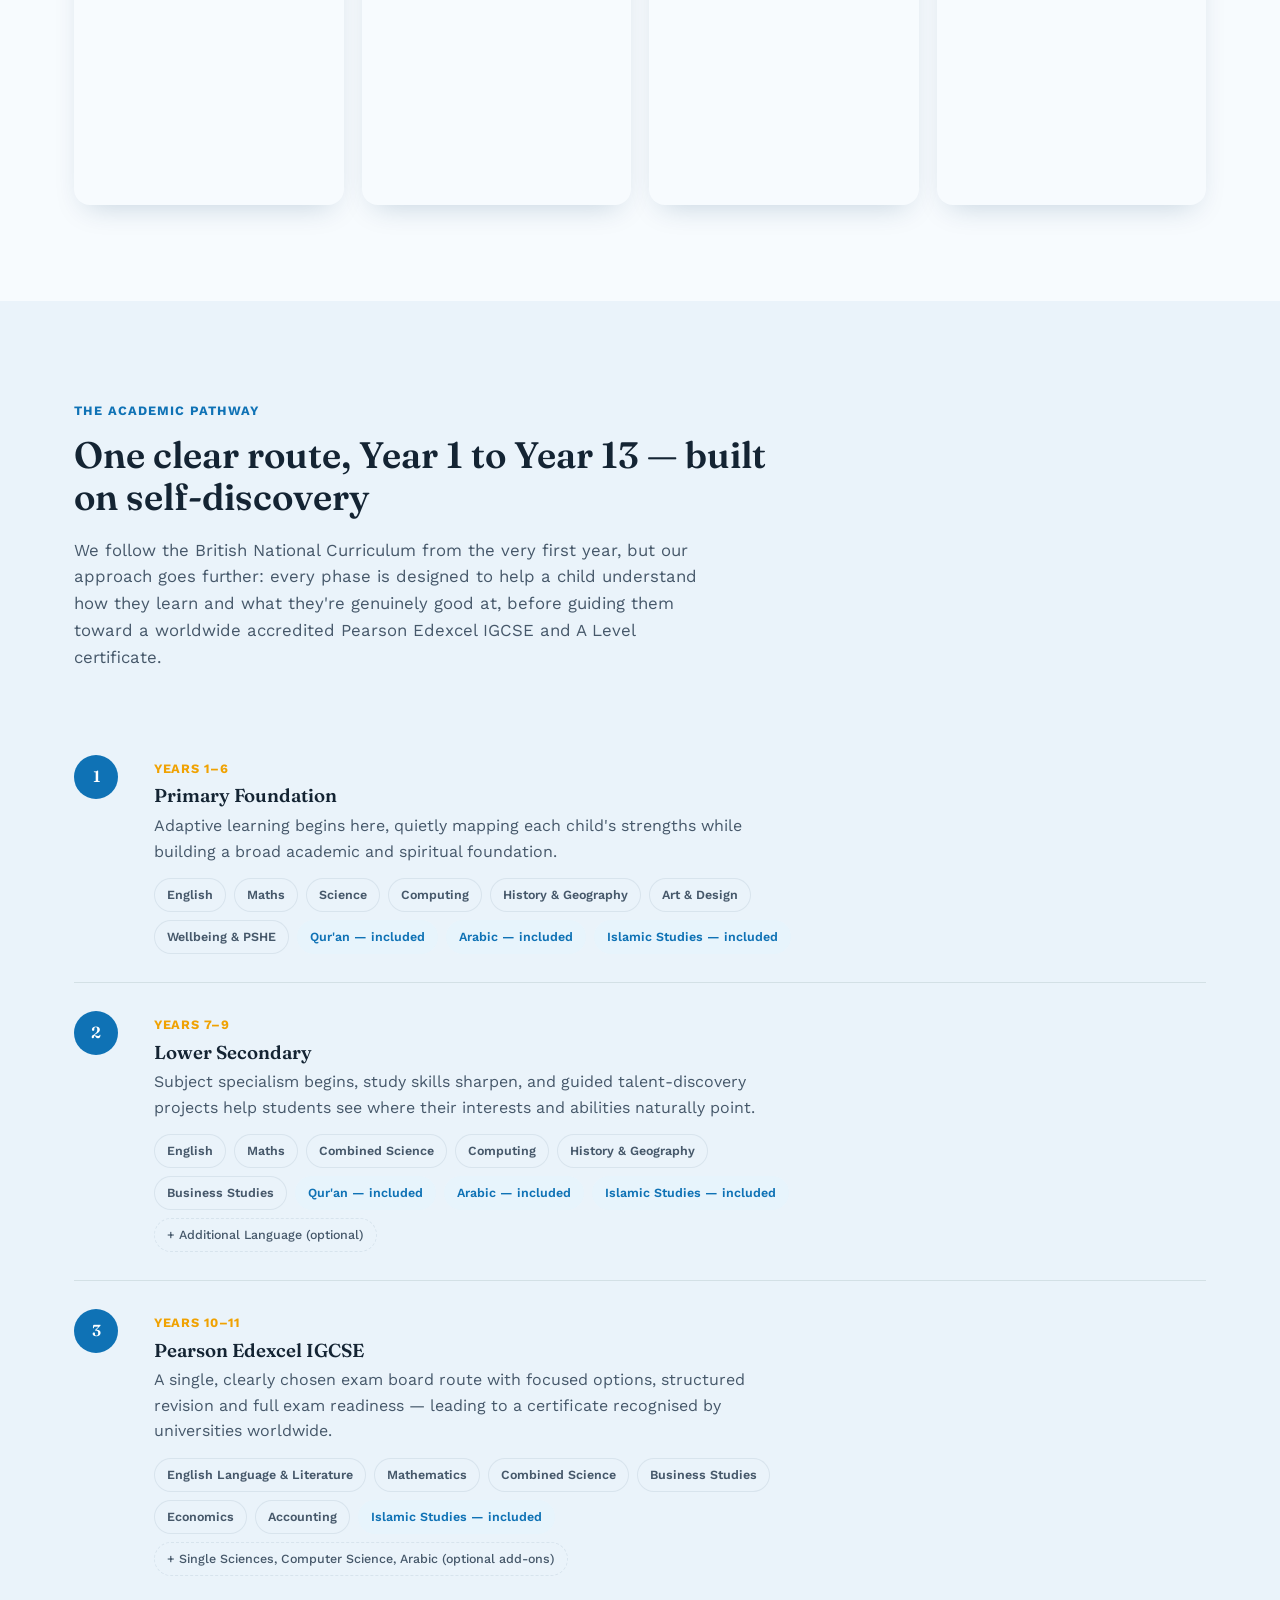
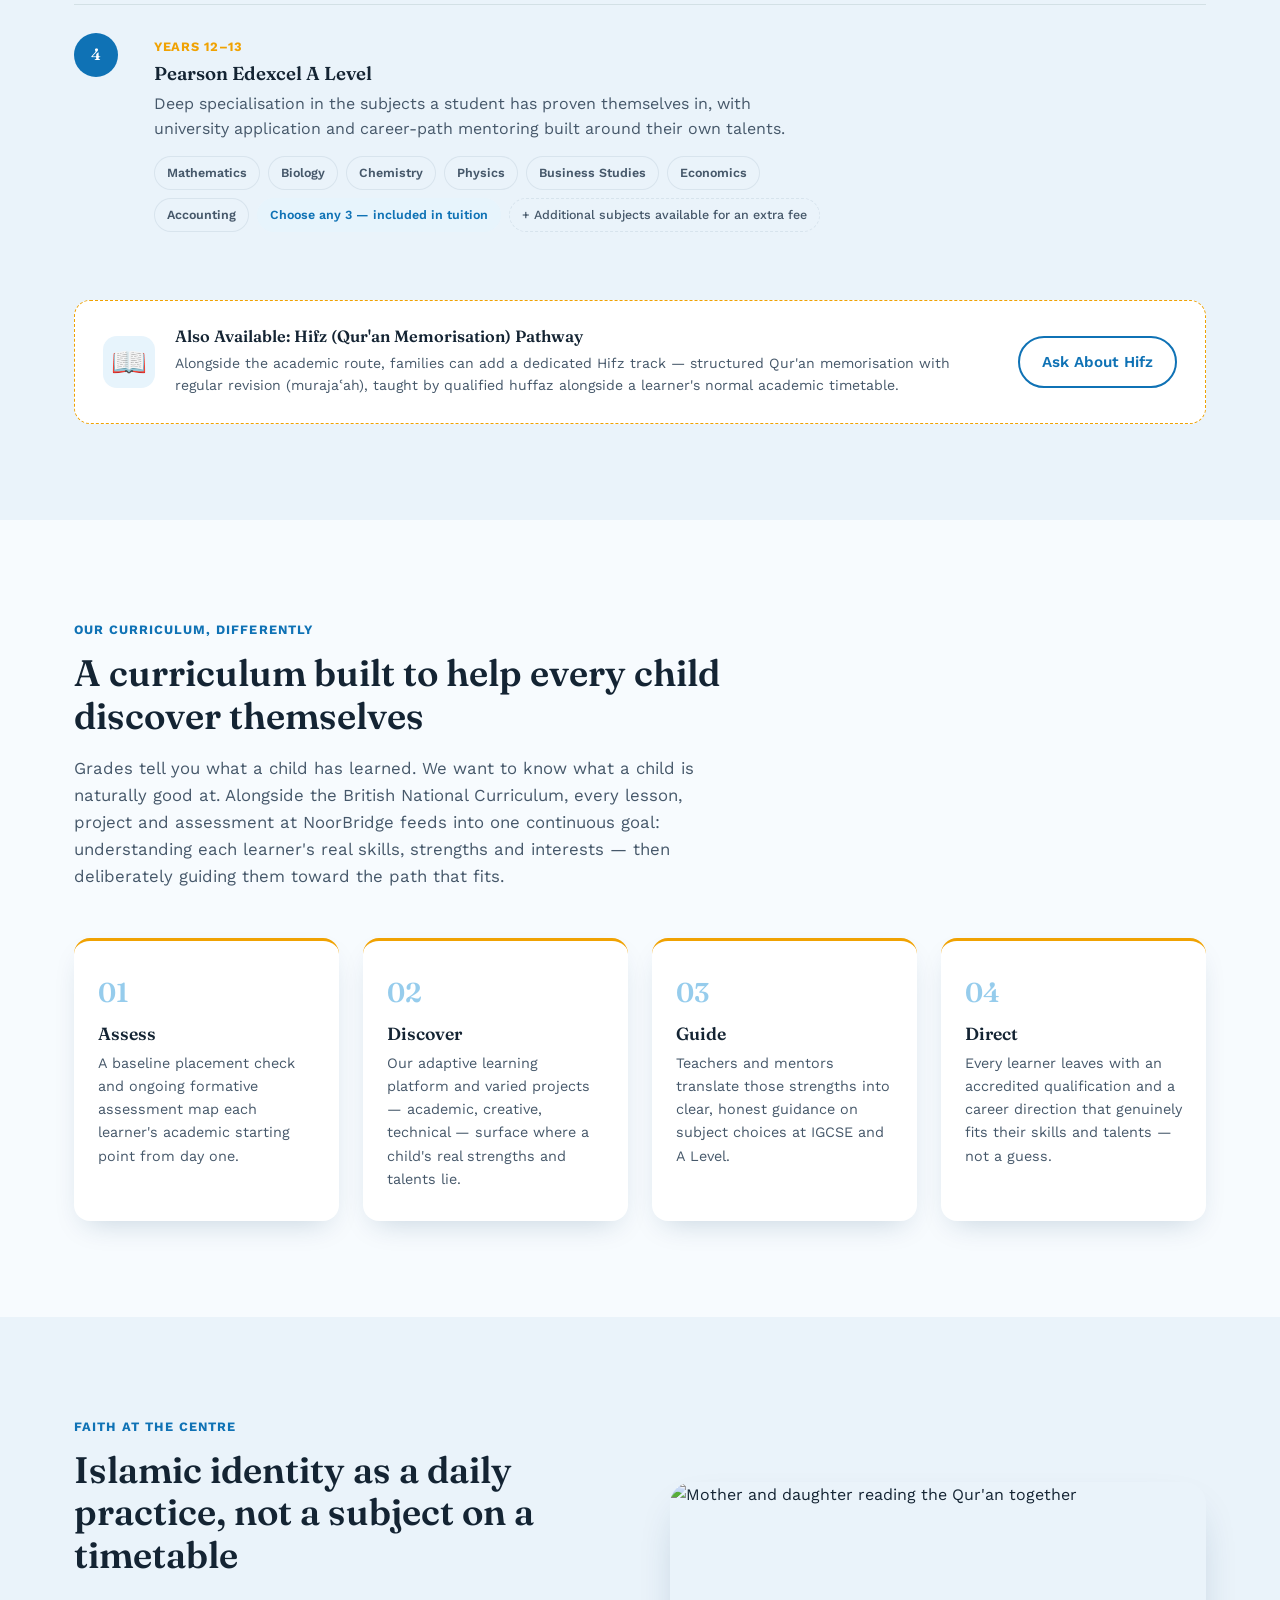
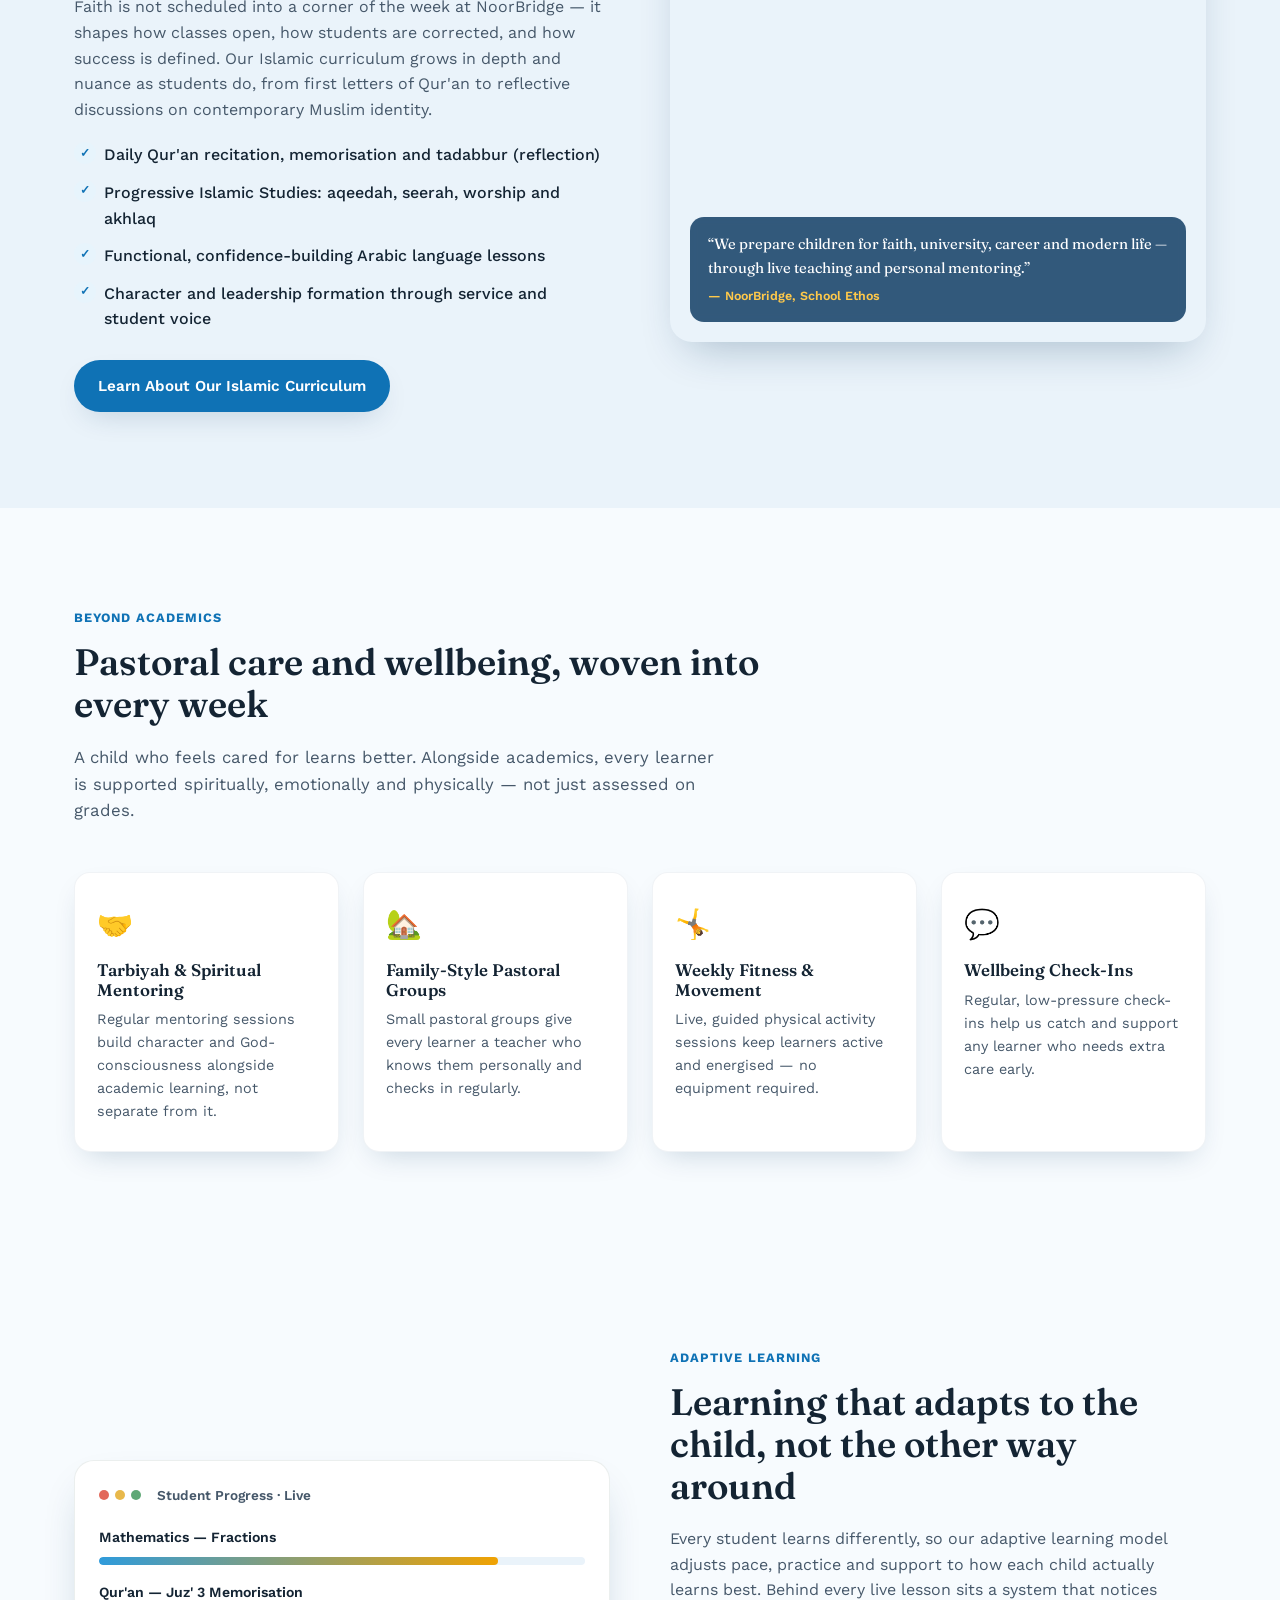
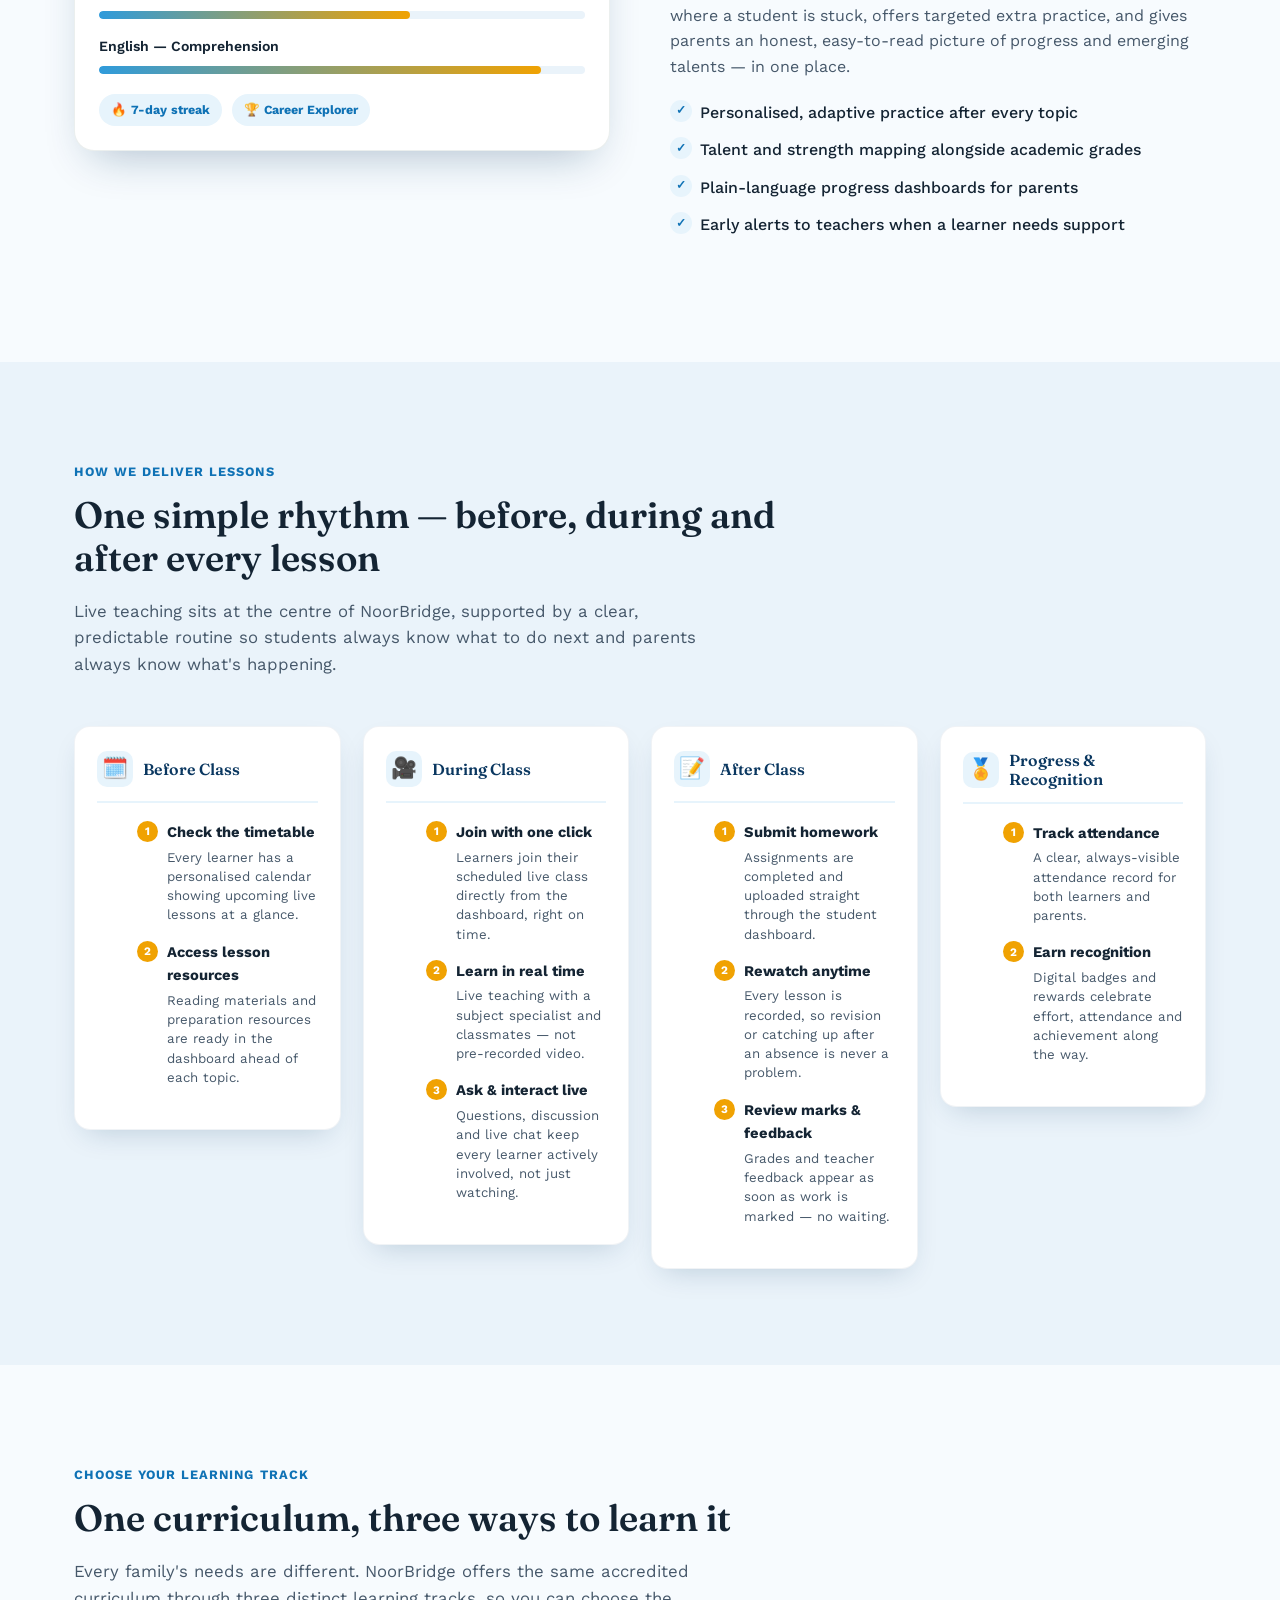
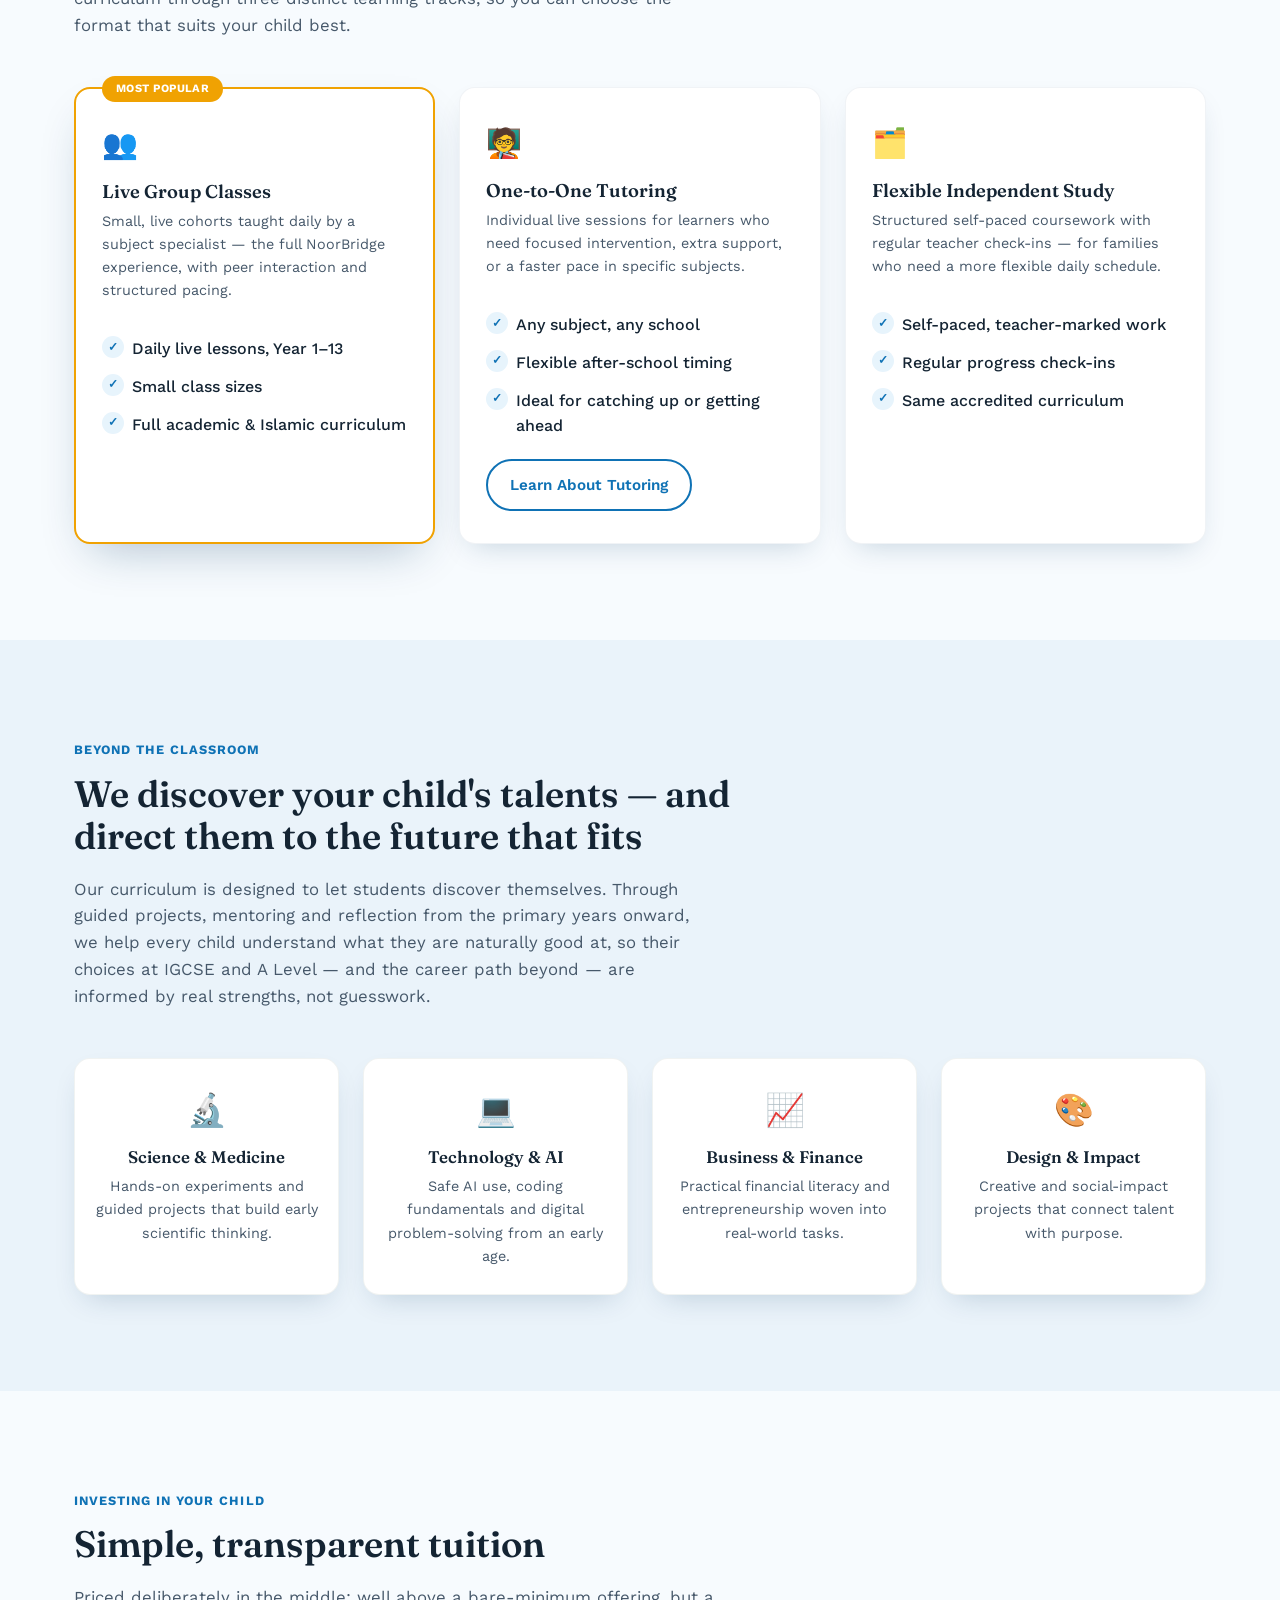
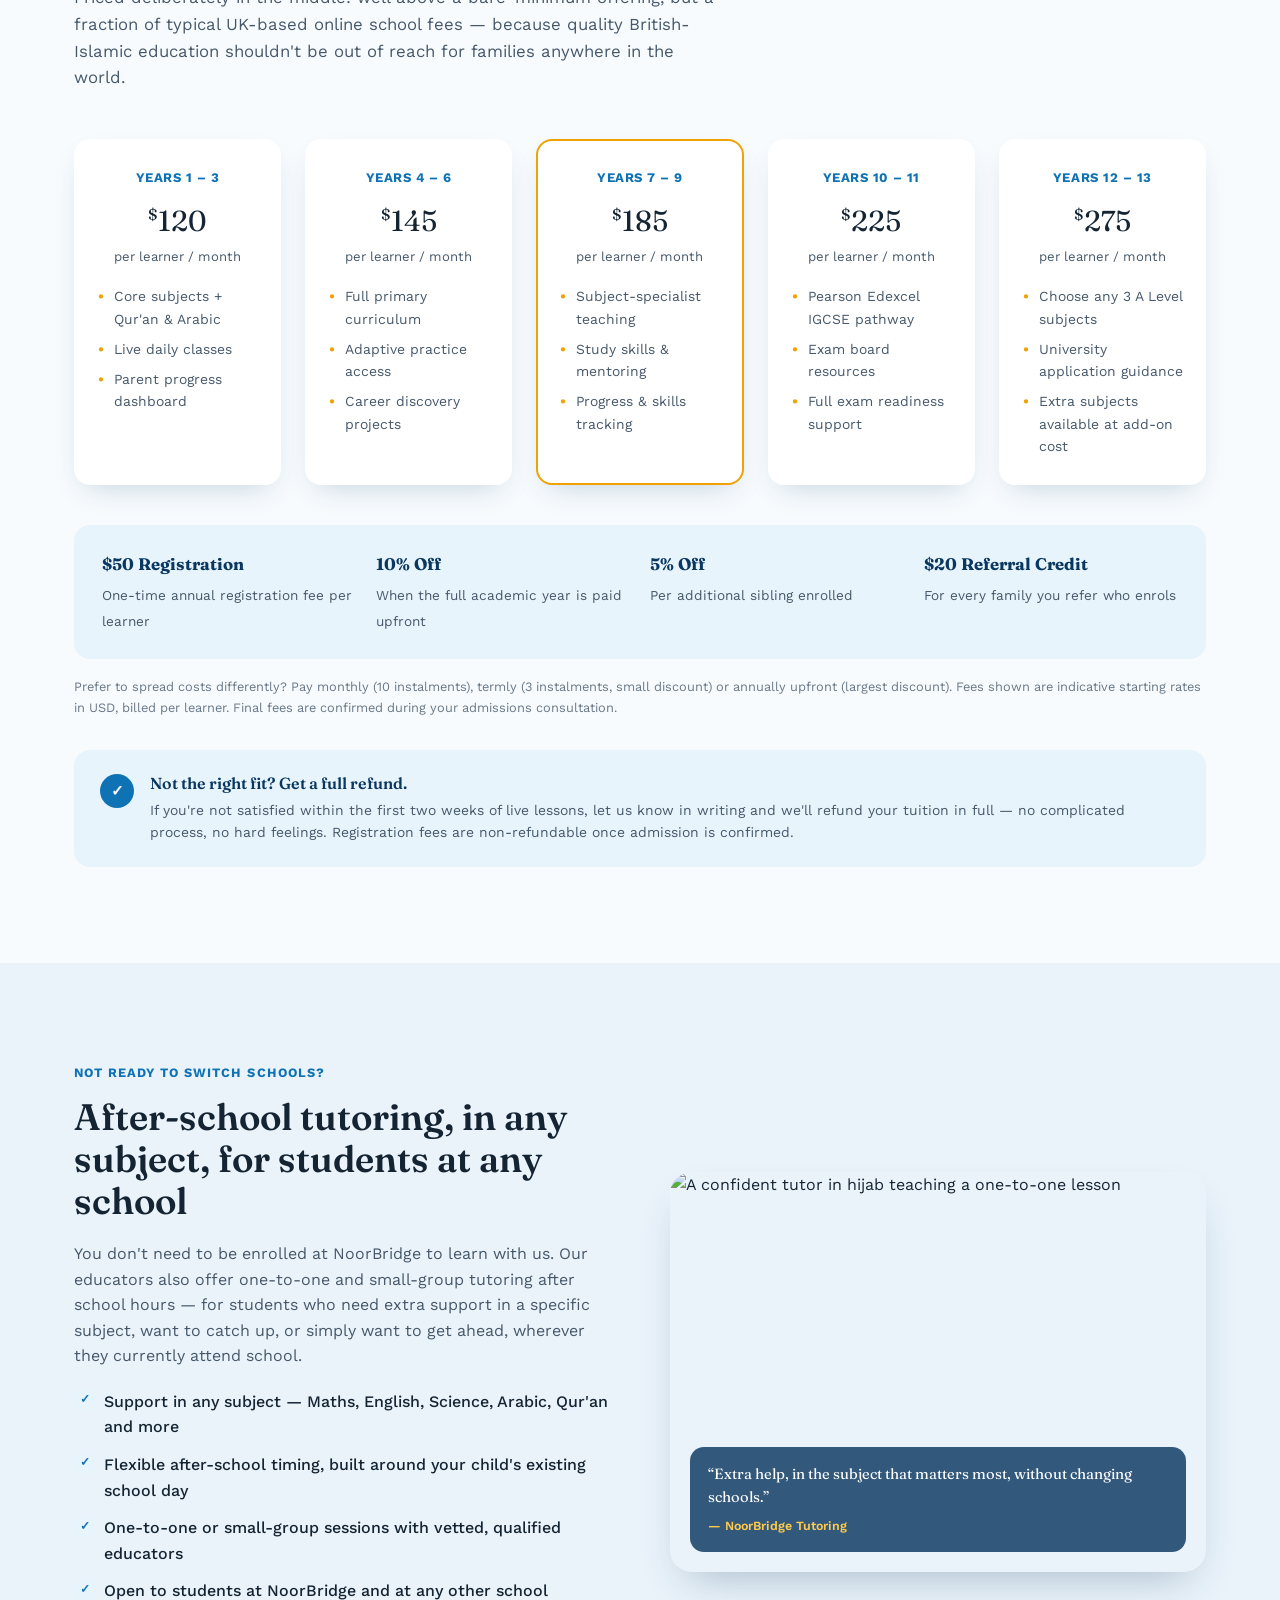
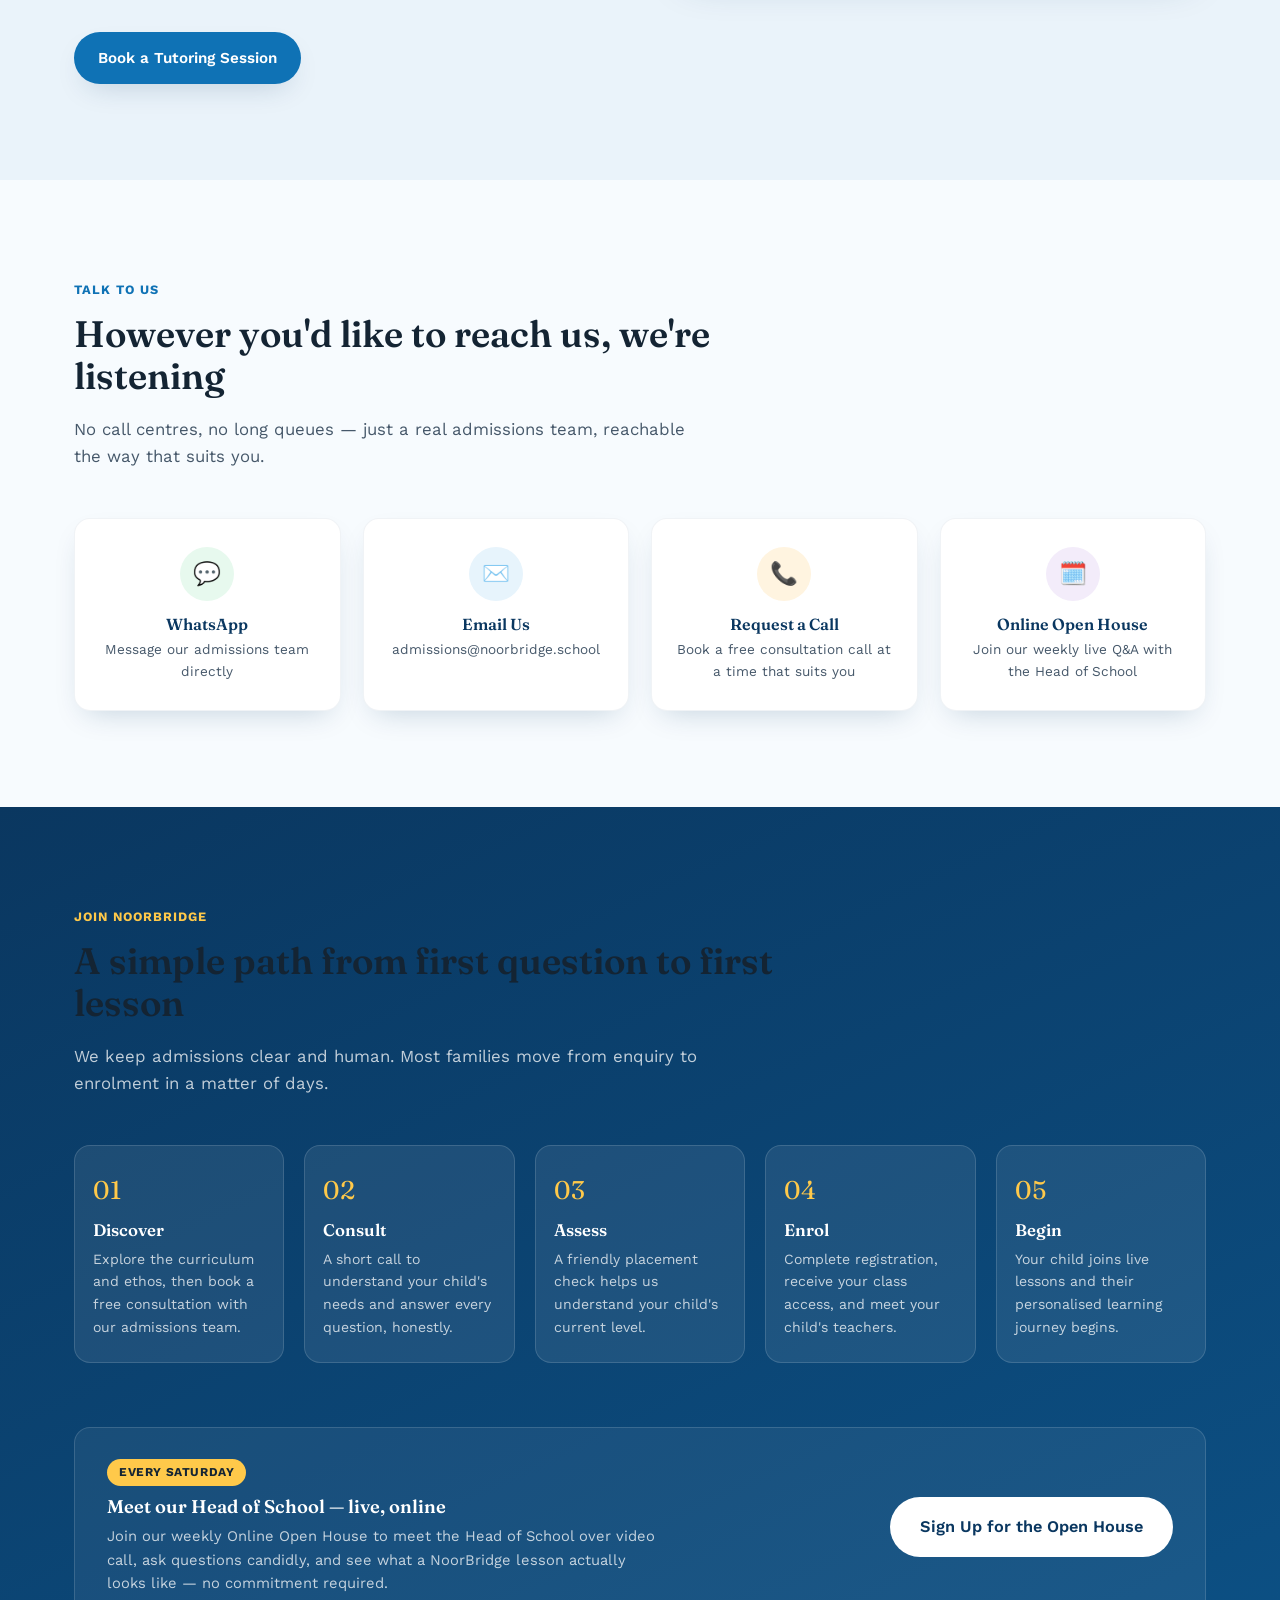
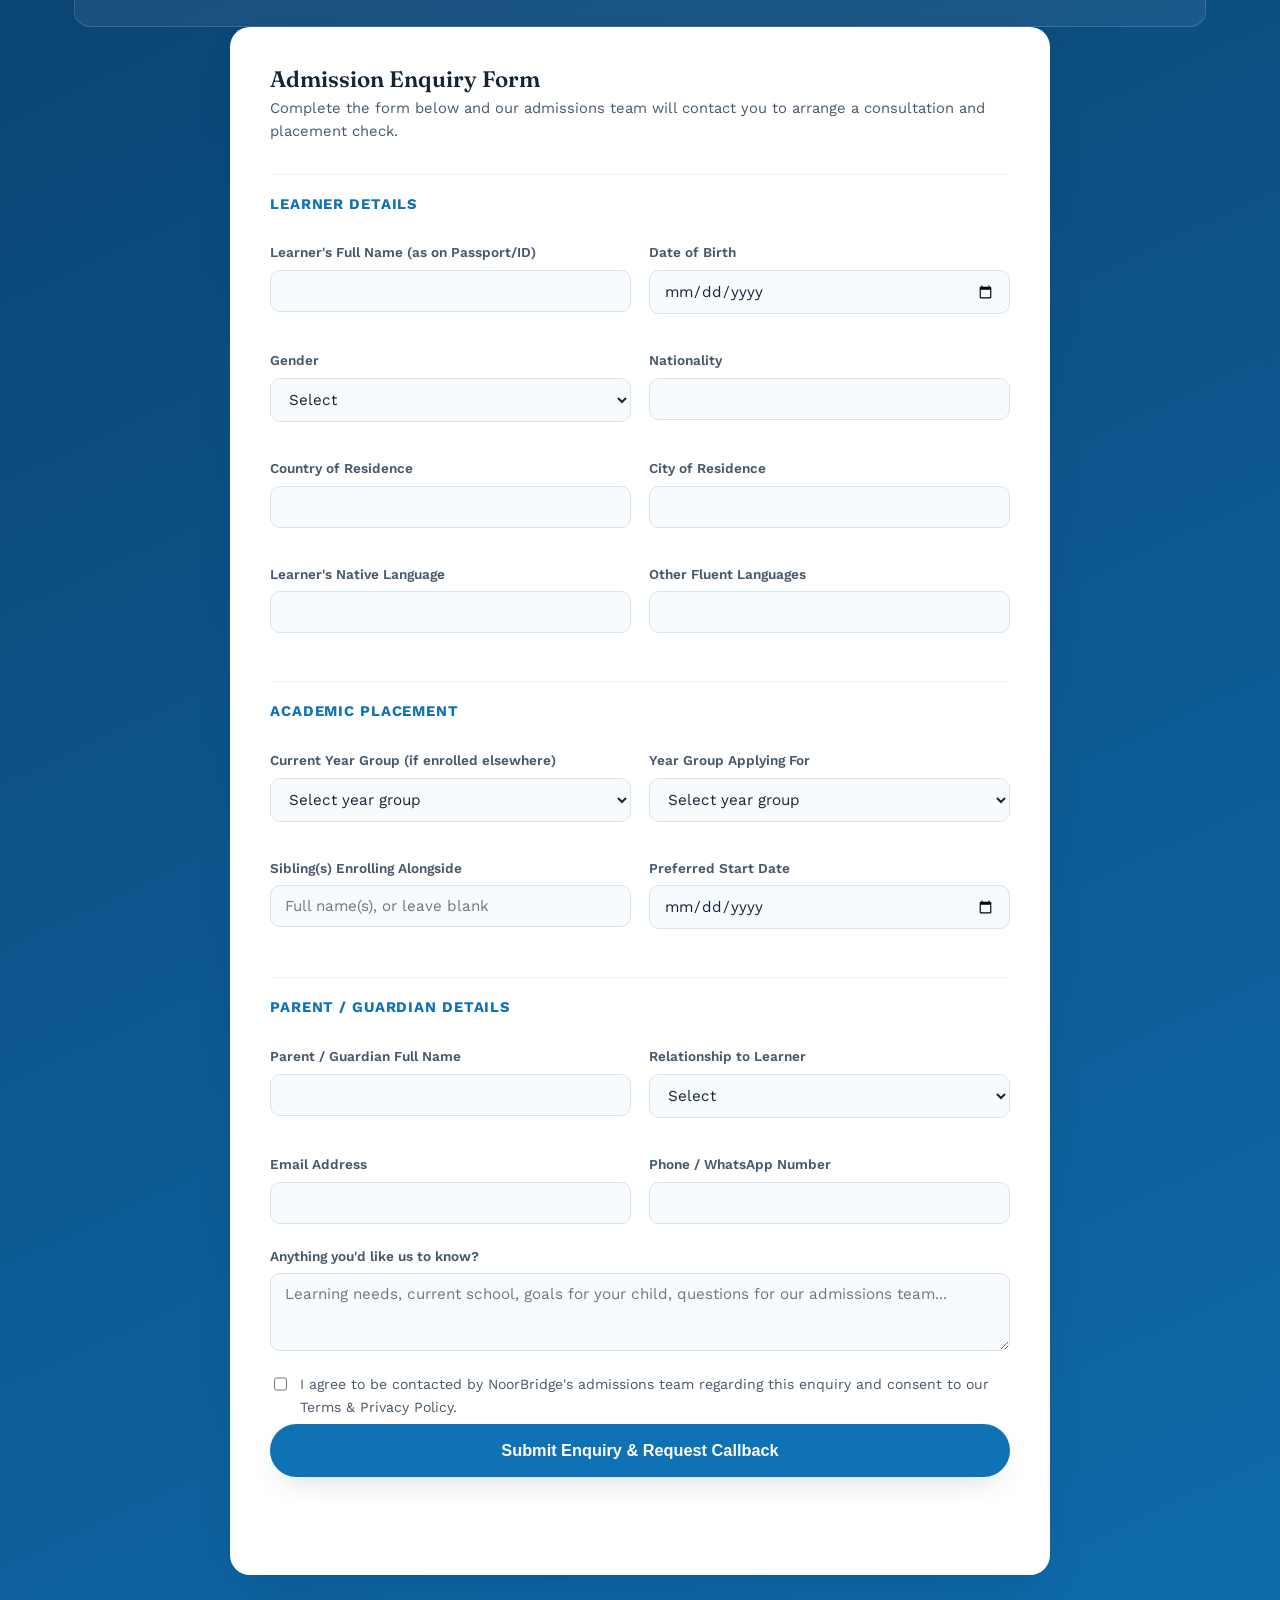
==== commit da494fa3: "Move tutoring banner above hero image" ====
--- a/index.html
+++ b/index.html
@@ -132,15 +132,15 @@
     </div>
 
     <div class="hero-visual">
+      <div class="hero-tutoring">
+        <span class="hero-tutoring-text">Looking for 1-to-1 tutoring?</span>
+        <a href="#tutoring" class="btn btn-gold btn-sm">Explore</a>
+      </div>
+
       <div class="hero-photo">
         <img src="https://images.pexels.com/photos/5303580/pexels-photo-5303580.jpeg?auto=compress&cs=tinysrgb&w=900"
              alt="Student attending a live online class on his laptop at home" loading="eager">
       </div>
-      <div class="hero-tutoring">
-        <span class="hero-tutoring-text">Looking for 1-to-1 tutoring?</span>
-        <a href="#tutoring" class="btn btn-gold btn-sm">Explore</a>
-      </div>
-
       <div class="hero-card card-1">
         <div class="card-icon">🧭</div>
         <p class="card-title">Talent Discovery</p>
--- a/css/style.css
+++ b/css/style.css
@@ -333,17 +333,17 @@
 
 .hero-tutoring {
   position: absolute;
-  top: 12px;
+  bottom: calc(100% + 16px);
   right: 12px;
   z-index: 10;
   background: var(--white);
   border-radius: 999px;
   box-shadow: var(--shadow-lift);
-  padding: 8px 12px 8px 16px;
+  padding: 6px 10px 6px 14px;
   display: inline-flex;
   align-items: center;
-  gap: 10px;
-  font-size: 0.85rem;
+  gap: 8px;
+  font-size: 0.78rem;
   font-weight: 600;
   color: var(--ink-900);
 }
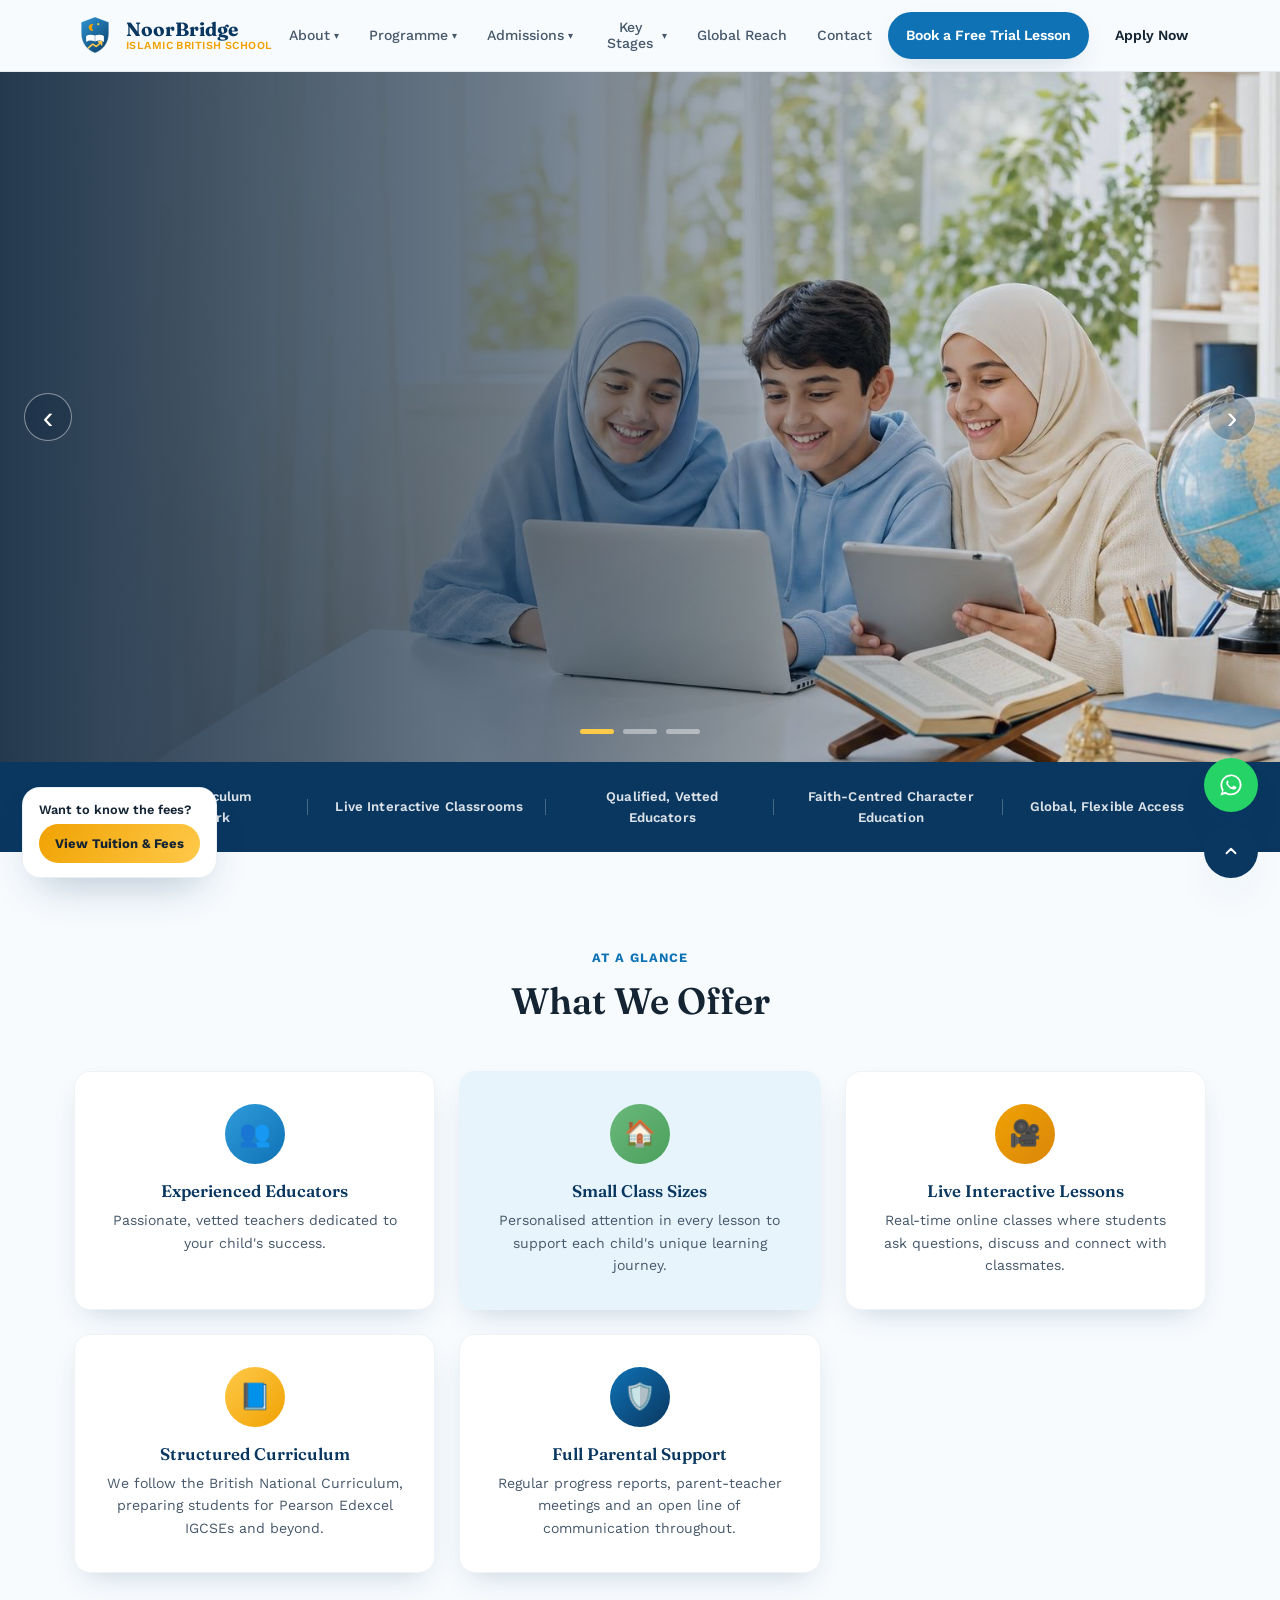
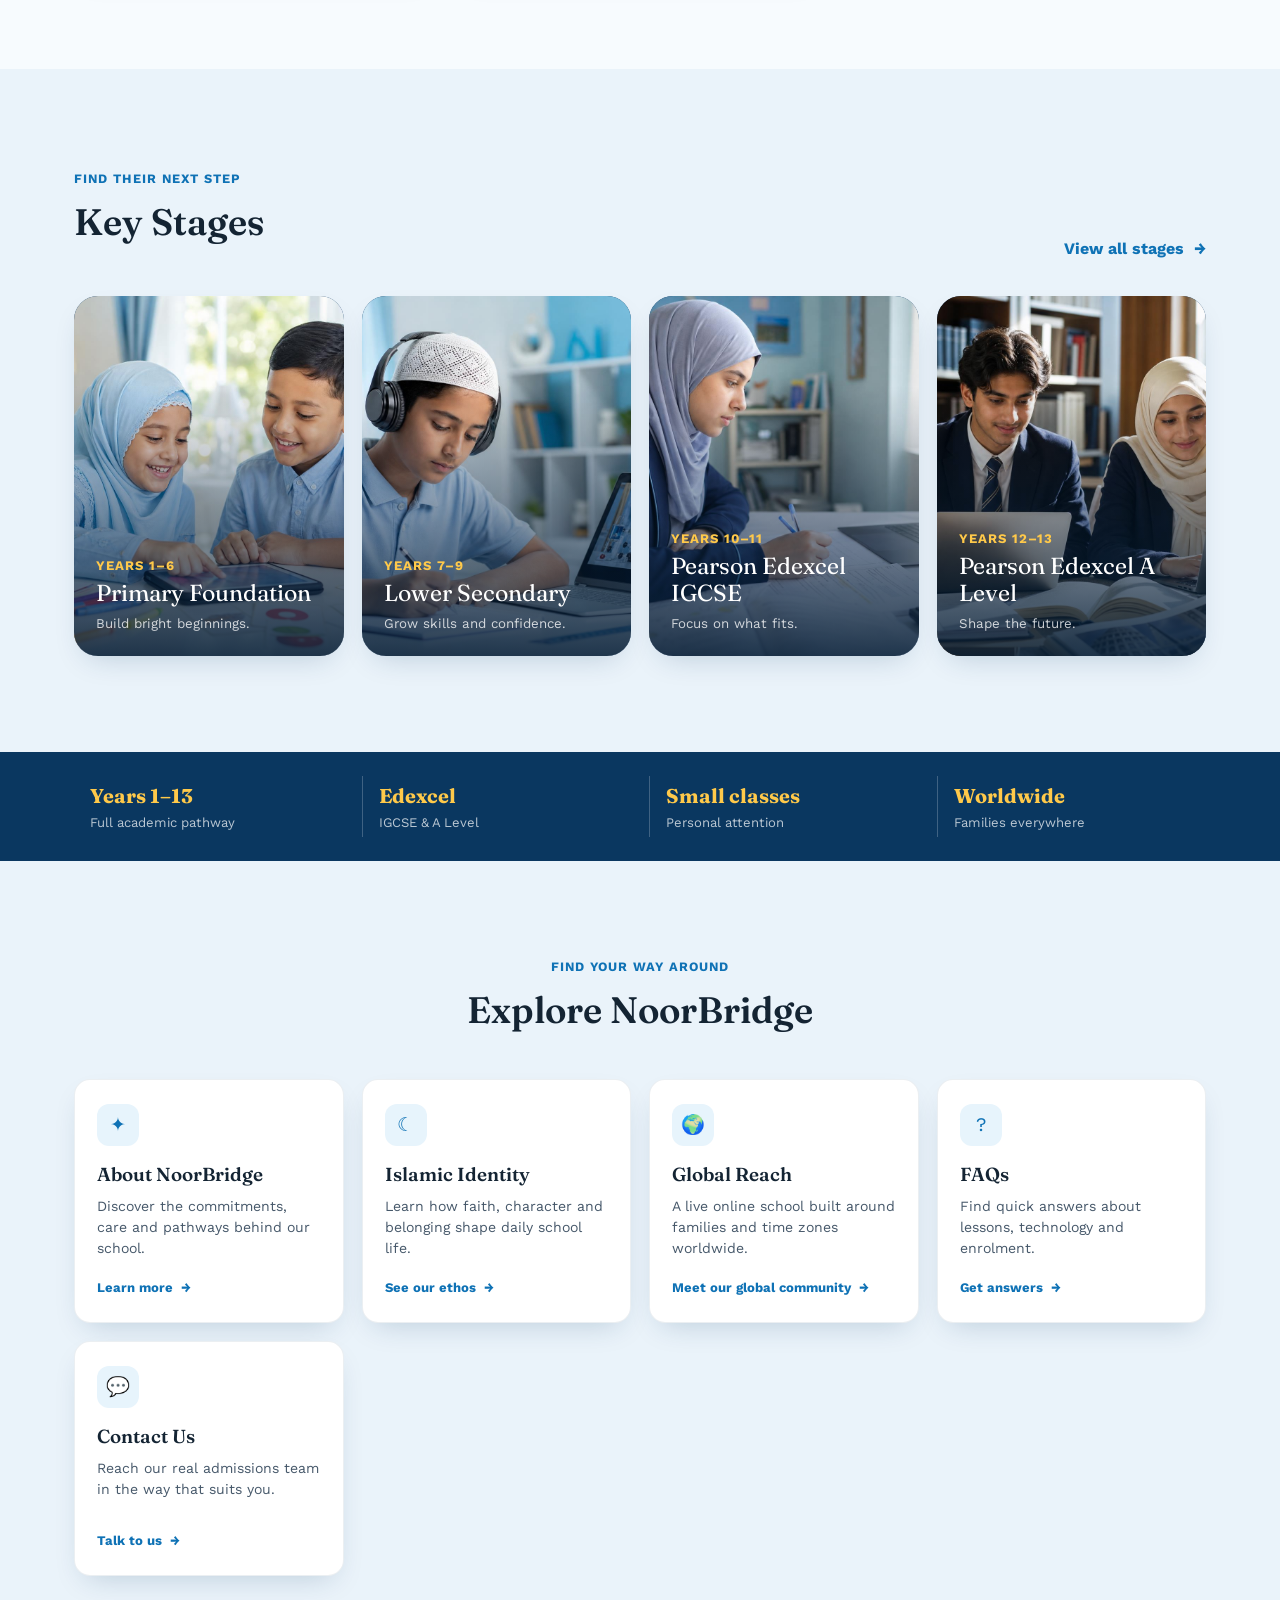
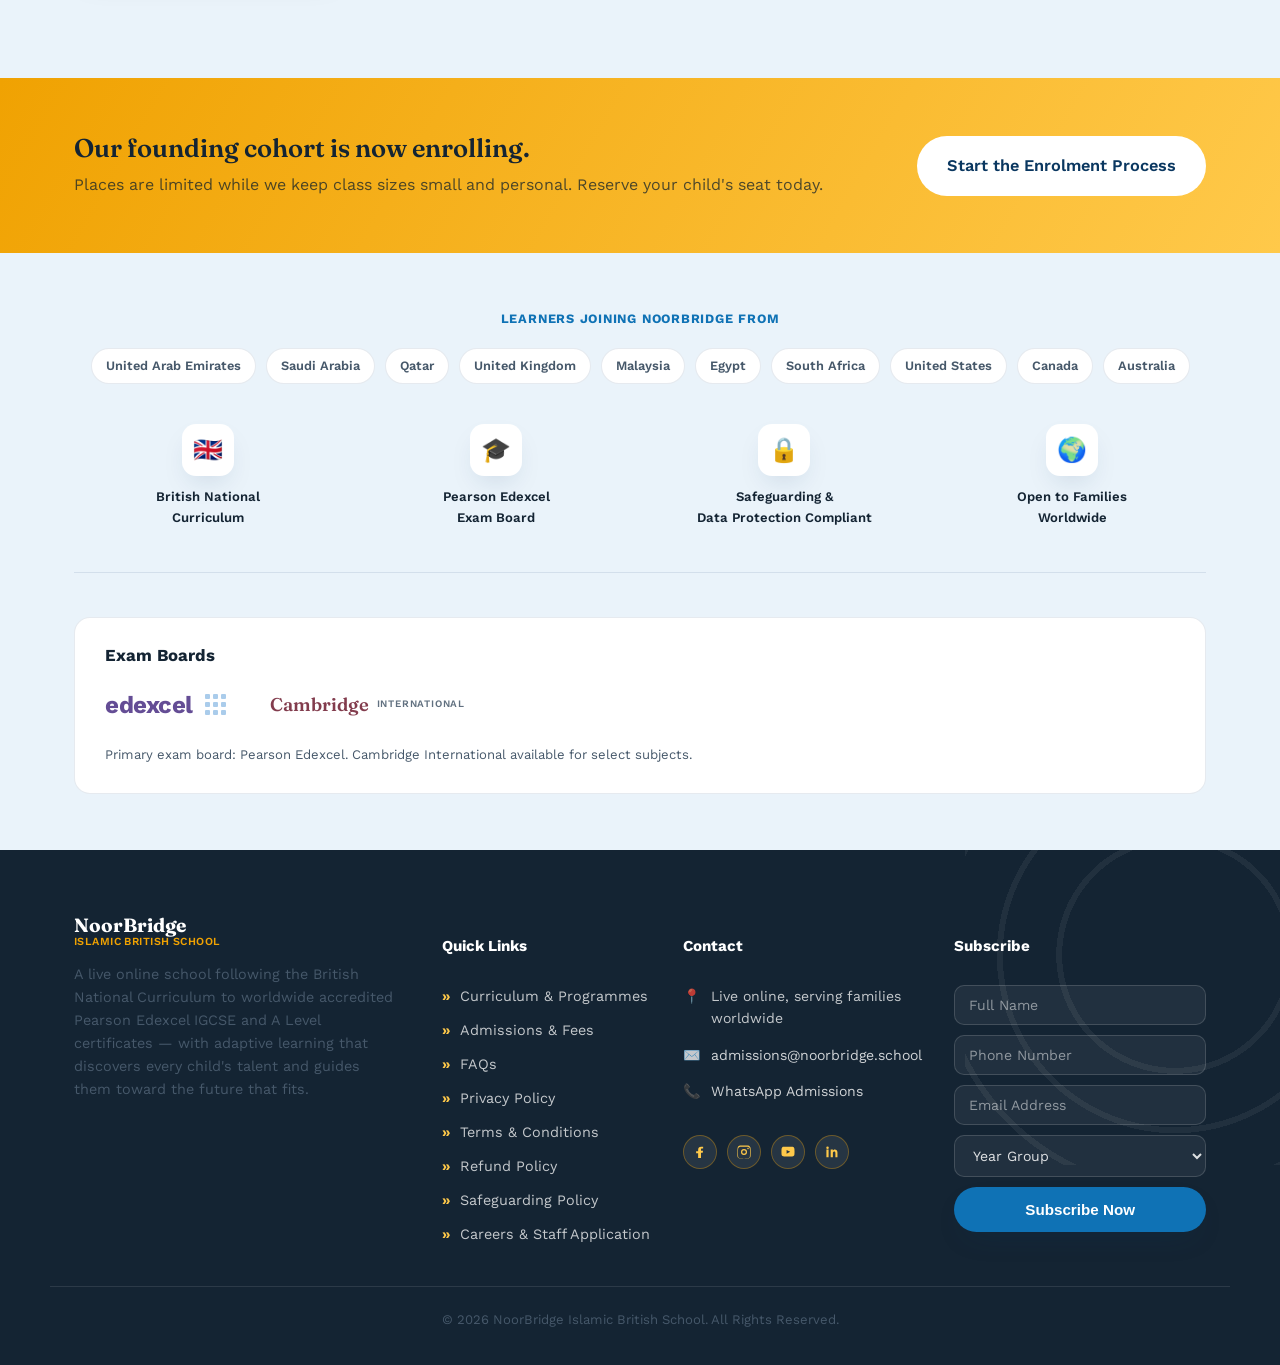
==== commit 6fe0017b: "Refine fees, admissions, and stage pages Co-Authored-By: Devin AI <158243242+devin-ai-integration[bo" ====
--- a/index.html
+++ b/index.html
@@ -13,10 +13,11 @@
 </head>
 <body>
 
+<!-- ===== SHARED HEADER / NAV ===== -->
 <!-- ===== HEADER ===== -->
 <header class="site-header" id="top">
   <div class="container header-inner">
-    <a href="#top" class="brand">
+    <a href="index.html#top" class="brand">
       <span class="brand-mark" aria-hidden="true">
         <svg width="42" height="42" viewBox="0 0 64 64" fill="none">
           <defs>
@@ -50,36 +51,47 @@
       <div class="nav-group">
         <button type="button" class="nav-group-trigger">About <span class="nav-caret">▾</span></button>
         <div class="nav-dropdown">
-          <a href="#why-us">Why NoorBridge</a>
-          <a href="#discovery">Talent Discovery</a>
-          <a href="#wellbeing">Pastoral &amp; Wellbeing</a>
-          <a href="#careers">Career Pathways</a>
+          <a href="about.html#why-us">Why NoorBridge</a>
+          <a href="about.html#discovery">Talent Discovery</a>
+          <a href="about.html#wellbeing">Pastoral &amp; Wellbeing</a>
+          <a href="about.html#careers">Career Pathways</a>
         </div>
       </div>
       <div class="nav-group">
         <button type="button" class="nav-group-trigger">Programme <span class="nav-caret">▾</span></button>
         <div class="nav-dropdown">
-          <a href="#pathway">Curriculum &amp; Pathway</a>
-          <a href="#identity">Islamic Identity</a>
-          <a href="#ai-learning">Adaptive Learning</a>
-          <a href="#delivery">How We Deliver Lessons</a>
+          <a href="curriculum.html#pathway">Curriculum &amp; Pathway</a>
+          <a href="islamic-identity.html#identity">Islamic Identity</a>
+          <a href="curriculum.html#ai-learning">Adaptive Learning</a>
+          <a href="curriculum.html#delivery">How We Deliver Lessons</a>
         </div>
       </div>
       <div class="nav-group">
         <button type="button" class="nav-group-trigger">Admissions <span class="nav-caret">▾</span></button>
         <div class="nav-dropdown">
-          <a href="#fees">Fees</a>
-          <a href="#tutoring">After-School Tutoring</a>
-          <a href="#admissions">Admissions Process</a>
-          <a href="#faq">FAQs</a>
-        </div>
-      </div>
-      <a href="#global" class="nav-single">Global Reach</a>
+          <a href="fees.html#fees">Fees</a>
+          <a href="fees.html#tutoring">After-School Tutoring</a>
+          <a href="admissions.html#admissions">Admissions Process</a>
+          <a href="faq.html#faq">FAQs</a>
+        </div>
+      </div>
+      <div class="nav-group">
+        <button type="button" class="nav-group-trigger">Key Stages <span class="nav-caret">▾</span></button>
+        <div class="nav-dropdown">
+          <a href="stage-primary.html">Primary · Years 1–6</a>
+          <a href="stage-lower-secondary.html">Lower Secondary · Years 7–9</a>
+          <a href="stage-gcse.html">IGCSE · Years 10–11</a>
+          <a href="stage-sixth-form.html">Sixth Form · Years 12–13</a>
+          <a href="stages.html">All Key Stages</a>
+        </div>
+      </div>
+      <a href="global-reach.html#global" class="nav-single">Global Reach</a>
+      <a href="contact.html#contact" class="nav-single">Contact</a>
     </nav>
 
     <div class="header-actions">
-      <a href="#admissions" class="btn btn-ghost">Book a Call</a>
-      <a href="#admissions" class="btn btn-primary">Apply Now</a>
+      <a href="admissions.html#admissions" class="btn btn-primary">Book a Free Trial Lesson</a>
+      <a href="admissions.html#admissions" class="btn btn-ghost">Apply Now</a>
       <button class="nav-toggle" id="navToggle" aria-label="Open menu" aria-expanded="false">
         <span></span><span></span><span></span>
       </button>
@@ -87,8 +99,9 @@
   </div>
 </header>
 
+<!-- ===== SHARED FLOATING ACTIONS ===== -->
 <!-- ===== FLOATING TUITION BADGE (bottom-left) ===== -->
-<a href="#fees" class="tuition-fab">
+<a href="fees.html#fees" class="tuition-fab">
   <span class="tuition-fab-text">Want to know the fees?</span>
   <span class="tuition-fab-btn">View Tuition &amp; Fees</span>
 </a>
@@ -107,56 +120,53 @@
   </button>
 </div>
 
-<!-- ===== HERO ===== -->
-<section class="hero">
-  <div class="hero-glow" aria-hidden="true"></div>
-  <div class="container hero-inner">
-    <div class="hero-copy">
-      <p class="eyebrow">Founding Cohort · Enrolling Now</p>
-      <h1>We discover every child's <span class="highlight">talent</span> and guide them to the <span class="highlight">right future</span>.</h1>
-      <p class="lede">
-        NoorBridge is a live online Islamic British school. We follow the British National
-        Curriculum through to internationally accredited Pearson Edexcel IGCSE and A Level
-        certificates, while our adaptive learning model helps every student discover their own
-        strengths — and points them toward the career path that truly fits their skills.
-      </p>
-      <div class="hero-ctas">
-        <a href="#admissions" class="btn btn-primary btn-lg">Book a Free Consultation</a>
-        <a href="#pathway" class="btn btn-outline btn-lg">Explore the Curriculum</a>
-      </div>
-      <div class="hero-trust">
-        <div class="trust-item"><strong>Y1–13</strong><span>Full academic pathway</span></div>
-        <div class="trust-item"><strong>Edexcel IGCSE / A Level</strong><span>Worldwide accredited certificates</span></div>
-        <div class="trust-item"><strong>Adaptive</strong><span>Learning built around each learner</span></div>
-      </div>
-    </div>
-
-    <div class="hero-visual">
-      <div class="hero-tutoring">
-        <span class="hero-tutoring-text">Looking for 1-to-1 tutoring?</span>
-        <a href="#tutoring" class="btn btn-gold btn-sm">Explore</a>
-      </div>
-
-      <div class="hero-photo">
-        <img src="https://images.pexels.com/photos/5303580/pexels-photo-5303580.jpeg?auto=compress&cs=tinysrgb&w=900"
-             alt="Student attending a live online class on his laptop at home" loading="eager">
-      </div>
-      <div class="hero-card card-1">
-        <div class="card-icon">🧭</div>
-        <p class="card-title">Talent Discovery</p>
-        <p class="card-sub">Guided from Year 1</p>
-      </div>
-      <div class="hero-card card-2">
-        <div class="card-icon">🎓</div>
-        <p class="card-title">Edexcel IGCSE &amp; A Level</p>
-        <p class="card-sub">Worldwide accredited</p>
-      </div>
-      <div class="hero-card card-3">
-        <div class="card-icon">✦</div>
-        <p class="card-title">Adaptive Learning</p>
-        <p class="card-sub">Paced to every learner</p>
-      </div>
-    </div>
+<main>
+<!-- ===== HERO SLIDER ===== -->
+<section class="hero-slider" aria-label="NoorBridge highlights" data-slider>
+  <div class="hero-slides">
+    <article class="hero-slide is-active" data-slide>
+      <img src="assets/hero-1.jpg" alt="NoorBridge learner studying in a bright online classroom" loading="eager">
+      <div class="hero-slide-overlay"></div>
+      <div class="container hero-slide-content">
+        <p class="eyebrow">Founding cohort · Enrolling now</p>
+        <h1>Discover your child's talent.</h1>
+        <div class="hero-ctas">
+          <a href="admissions.html#admissions" class="btn btn-primary btn-lg">Book a Free Trial Lesson</a>
+          <a href="stages.html" class="btn btn-outline btn-lg">Explore Key Stages</a>
+        </div>
+      </div>
+    </article>
+    <article class="hero-slide" data-slide>
+      <img src="assets/hero-2.jpg" alt="Learners connecting through a live NoorBridge lesson" loading="lazy">
+      <div class="hero-slide-overlay"></div>
+      <div class="container hero-slide-content">
+        <p class="eyebrow">British learning · Faith-centred character</p>
+        <h1>British curriculum. Islamic heart.</h1>
+        <div class="hero-ctas">
+          <a href="admissions.html#admissions" class="btn btn-primary btn-lg">Book a Free Trial Lesson</a>
+          <a href="stages.html" class="btn btn-outline btn-lg">Explore Key Stages</a>
+        </div>
+      </div>
+    </article>
+    <article class="hero-slide" data-slide>
+      <img src="assets/hero-3.jpg" alt="Student joining a live online class from home" loading="lazy">
+      <div class="hero-slide-overlay"></div>
+      <div class="container hero-slide-content">
+        <p class="eyebrow">Live online · Worldwide access</p>
+        <h1>Live lessons, anywhere in the world.</h1>
+        <div class="hero-ctas">
+          <a href="admissions.html#admissions" class="btn btn-primary btn-lg">Book a Free Trial Lesson</a>
+          <a href="stages.html" class="btn btn-outline btn-lg">Explore Key Stages</a>
+        </div>
+      </div>
+    </article>
+  </div>
+  <button class="hero-slider-arrow hero-slider-prev" type="button" aria-label="Previous slide" data-slider-prev>‹</button>
+  <button class="hero-slider-arrow hero-slider-next" type="button" aria-label="Next slide" data-slider-next>›</button>
+  <div class="hero-slider-controls" role="tablist" aria-label="Choose a highlight">
+    <button type="button" class="hero-slider-dot is-active" role="tab" aria-selected="true" aria-label="Show slide 1" data-slide-dot="0"></button>
+    <button type="button" class="hero-slider-dot" role="tab" aria-selected="false" aria-label="Show slide 2" data-slide-dot="1"></button>
+    <button type="button" class="hero-slider-dot" role="tab" aria-selected="false" aria-label="Show slide 3" data-slide-dot="2"></button>
   </div>
 </section>
 
@@ -209,912 +219,85 @@
   </div>
 </section>
 
-<!-- ===== GLOBAL REACH & ACCREDITATION ===== -->
-<section class="section section-alt" id="global">
-  <div class="container two-col">
-    <div class="two-col-text">
-      <p class="section-tag">Trusted Worldwide</p>
-      <h2>A British-Islamic education, wherever your family calls home</h2>
-      <p>
-        NoorBridge is built for families outside the UK as much as families within it. Our timetable
-        is designed around real time zones, our curriculum is aligned to a globally recognised
-        framework, and our certificates are accepted by universities worldwide.
-      </p>
-      <div class="region-chips">
-        <span>Middle East &amp; Gulf</span>
-        <span>Europe</span>
-        <span>North Africa</span>
-        <span>Southeast Asia</span>
-        <span>North America</span>
-        <span>Sub-Saharan Africa</span>
-      </div>
-    </div>
-    <div class="two-col-visual">
-      <div class="accred-grid">
-        <div class="accred-card">
-          <span class="accred-icon">🕒</span>
-          <p class="accred-title">3 Timetable Options</p>
-          <p class="accred-sub">Classes scheduled around UK, Gulf &amp; Southeast Asia time zones</p>
-        </div>
-        <div class="accred-card">
-          <span class="accred-icon">🎓</span>
-          <p class="accred-title">Pearson Edexcel</p>
-          <p class="accred-sub">Official exam board for IGCSE &amp; International A Level</p>
-        </div>
-        <div class="accred-card">
-          <span class="accred-icon">🇬🇧</span>
-          <p class="accred-title">British National Curriculum</p>
-          <p class="accred-sub">Consistent academic framework, Year 1 to Year 13</p>
-        </div>
-        <div class="accred-card">
-          <span class="accred-icon">🌍</span>
-          <p class="accred-title">Learners Worldwide</p>
-          <p class="accred-sub">Families joining live from across the globe</p>
-        </div>
-      </div>
-    </div>
-  </div>
-</section>
-
-<!-- ===== WHY US ===== -->
-<section class="section" id="why-us">
+<!-- ===== KEY STAGES ===== -->
+<section class="section section-alt key-stages-home" id="key-stages">
   <div class="container">
-    <p class="section-tag">Why NoorBridge</p>
-    <h2>Four commitments, one learning journey</h2>
-    <p class="section-lede">
-      Most online schools deliver a curriculum. We build a complete upbringing — academic, spiritual
-      and practical — around every learner, from their first lesson to their final exam.
-    </p>
-
-    <div class="pillars">
-      <div class="pillar-card">
-        <div class="pillar-icon">🇬🇧</div>
-        <h3>British National Curriculum</h3>
-        <p>A coherent academic pathway from Year 1 leading to worldwide accredited Pearson Edexcel IGCSE and A Level certificates.</p>
-      </div>
-      <div class="pillar-card">
-        <div class="pillar-icon">☾</div>
-        <h3>Living Islamic Identity</h3>
-        <p>Qur'an, Arabic and Islamic Studies woven into daily life, not bolted on — building character alongside qualifications.</p>
-      </div>
-      <div class="pillar-card">
-        <div class="pillar-icon">🧠</div>
-        <h3>Adaptive Learning</h3>
-        <p>Lessons and practice adjust to how each child learns best, so no one is rushed ahead or left behind.</p>
-      </div>
-      <div class="pillar-card">
-        <div class="pillar-icon">🧭</div>
-        <h3>Talent-Led Career Pathways</h3>
-        <p>We help every child discover their own talents and interests, then guide them toward the career path that truly fits their skills.</p>
-      </div>
-    </div>
-
-    <div class="gallery-strip">
-      <div class="gallery-item">
-        <img src="https://images.pexels.com/photos/10028667/pexels-photo-10028667.jpeg?auto=compress&cs=tinysrgb&w=500"
-             alt="Students in hijab attending live online lessons on laptops" loading="lazy">
-      </div>
-      <div class="gallery-item">
-        <img src="https://images.pexels.com/photos/5303575/pexels-photo-5303575.jpeg?auto=compress&cs=tinysrgb&w=500"
-             alt="A boy attending a live online class at his home desk" loading="lazy">
-      </div>
-      <div class="gallery-item">
-        <img src="https://images.pexels.com/photos/6281994/pexels-photo-6281994.jpeg?auto=compress&cs=tinysrgb&w=500"
-             alt="Students in hijab collaborating on a laptop during a virtual lesson" loading="lazy">
-      </div>
-      <div class="gallery-item">
-        <img src="https://images.pexels.com/photos/8122079/pexels-photo-8122079.jpeg?auto=compress&cs=tinysrgb&w=500"
-             alt="A student in hijab focused on her online lesson on a laptop" loading="lazy">
-      </div>
-    </div>
-  </div>
-</section>
-
-<!-- ===== ACADEMIC PATHWAY ===== -->
-<section class="section section-alt" id="pathway">
+    <div class="section-heading-row">
+      <div>
+        <p class="section-tag">Find their next step</p>
+        <h2>Key Stages</h2>
+      </div>
+      <a class="text-link" href="stages.html">View all stages <span aria-hidden="true">→</span></a>
+    </div>
+    <div class="stage-card-grid">
+      <a class="stage-card" href="stage-primary.html">
+        <img src="assets/stage-primary.jpg" alt="Primary learners building a strong foundation" loading="lazy">
+        <span class="stage-card-caption"><strong>Years 1–6</strong><span>Primary Foundation</span><small>Build bright beginnings.</small></span>
+      </a>
+      <a class="stage-card" href="stage-lower-secondary.html">
+        <img src="assets/stage-lower-secondary.jpg" alt="Lower secondary learners exploring new subjects" loading="lazy">
+        <span class="stage-card-caption"><strong>Years 7–9</strong><span>Lower Secondary</span><small>Grow skills and confidence.</small></span>
+      </a>
+      <a class="stage-card" href="stage-gcse.html">
+        <img src="assets/stage-gcse.jpg" alt="IGCSE learners preparing for their next chapter" loading="lazy">
+        <span class="stage-card-caption"><strong>Years 10–11</strong><span>Pearson Edexcel IGCSE</span><small>Focus on what fits.</small></span>
+      </a>
+      <a class="stage-card" href="stage-sixth-form.html">
+        <img src="assets/stage-sixth-form.jpg" alt="Sixth Form learner preparing for university and beyond" loading="lazy">
+        <span class="stage-card-caption"><strong>Years 12–13</strong><span>Pearson Edexcel A Level</span><small>Shape the future.</small></span>
+      </a>
+    </div>
+  </div>
+</section>
+
+<!-- ===== STATS BAND ===== -->
+<section class="stats-band">
+  <div class="container stats-grid">
+    <div><strong>Years 1–13</strong><span>Full academic pathway</span></div>
+    <div><strong>Edexcel</strong><span>IGCSE &amp; A Level</span></div>
+    <div><strong>Small classes</strong><span>Personal attention</span></div>
+    <div><strong>Worldwide</strong><span>Families everywhere</span></div>
+  </div>
+</section>
+
+<!-- ===== EXPLORE NOORBRIDGE ===== -->
+<section class="section section-alt explore-section" id="explore">
   <div class="container">
-    <p class="section-tag">The Academic Pathway</p>
-    <h2>One clear route, Year 1 to Year 13 — built on self-discovery</h2>
-    <p class="section-lede">
-      We follow the British National Curriculum from the very first year, but our approach goes
-      further: every phase is designed to help a child understand how they learn and what they're
-      genuinely good at, before guiding them toward a worldwide accredited Pearson Edexcel IGCSE
-      and A Level certificate.
-    </p>
-
-    <div class="timeline">
-      <div class="timeline-item">
-        <div class="timeline-marker">1</div>
-        <div class="timeline-content">
-          <span class="timeline-years">Years 1–6</span>
-          <h3>Primary Foundation</h3>
-          <p>Adaptive learning begins here, quietly mapping each child's strengths while building a broad academic and spiritual foundation.</p>
-          <div class="subject-chips">
-            <span>English</span><span>Maths</span><span>Science</span><span>Computing</span>
-            <span>History &amp; Geography</span><span>Art &amp; Design</span><span>Wellbeing &amp; PSHE</span>
-            <span class="chip-included">Qur'an — included</span><span class="chip-included">Arabic — included</span><span class="chip-included">Islamic Studies — included</span>
-          </div>
-        </div>
-      </div>
-      <div class="timeline-item">
-        <div class="timeline-marker">2</div>
-        <div class="timeline-content">
-          <span class="timeline-years">Years 7–9</span>
-          <h3>Lower Secondary</h3>
-          <p>Subject specialism begins, study skills sharpen, and guided talent-discovery projects help students see where their interests and abilities naturally point.</p>
-          <div class="subject-chips">
-            <span>English</span><span>Maths</span><span>Combined Science</span><span>Computing</span>
-            <span>History &amp; Geography</span><span>Business Studies</span>
-            <span class="chip-included">Qur'an — included</span><span class="chip-included">Arabic — included</span><span class="chip-included">Islamic Studies — included</span>
-            <span class="chip-optional">+ Additional Language (optional)</span>
-          </div>
-        </div>
-      </div>
-      <div class="timeline-item">
-        <div class="timeline-marker">3</div>
-        <div class="timeline-content">
-          <span class="timeline-years">Years 10–11</span>
-          <h3>Pearson Edexcel IGCSE</h3>
-          <p>A single, clearly chosen exam board route with focused options, structured revision and full exam readiness — leading to a certificate recognised by universities worldwide.</p>
-          <div class="subject-chips">
-            <span>English Language &amp; Literature</span><span>Mathematics</span><span>Combined Science</span>
-            <span>Business Studies</span><span>Economics</span><span>Accounting</span>
-            <span class="chip-included">Islamic Studies — included</span>
-            <span class="chip-optional">+ Single Sciences, Computer Science, Arabic (optional add-ons)</span>
-          </div>
-        </div>
-      </div>
-      <div class="timeline-item">
-        <div class="timeline-marker">4</div>
-        <div class="timeline-content">
-          <span class="timeline-years">Years 12–13</span>
-          <h3>Pearson Edexcel A Level</h3>
-          <p>Deep specialisation in the subjects a student has proven themselves in, with university application and career-path mentoring built around their own talents.</p>
-          <div class="subject-chips">
-            <span>Mathematics</span><span>Biology</span><span>Chemistry</span><span>Physics</span>
-            <span>Business Studies</span><span>Economics</span><span>Accounting</span>
-            <span class="chip-included">Choose any 3 — included in tuition</span>
-            <span class="chip-optional">+ Additional subjects available for an extra fee</span>
-          </div>
-        </div>
-      </div>
-    </div>
-
-    <div class="hifz-callout">
-      <div class="hifz-callout-icon">📖</div>
-      <div class="hifz-callout-text">
-        <h3>Also Available: Hifz (Qur'an Memorisation) Pathway</h3>
-        <p>Alongside the academic route, families can add a dedicated Hifz track — structured Qur'an
-        memorisation with regular revision (murajaʿah), taught by qualified huffaz alongside a
-        learner's normal academic timetable.</p>
-      </div>
-      <a href="#admissions" class="btn btn-outline">Ask About Hifz</a>
-    </div>
-  </div>
-</section>
-
-<!-- ===== TALENT DISCOVERY FRAMEWORK ===== -->
-<section class="section" id="discovery">
-  <div class="container">
-    <p class="section-tag">Our Curriculum, Differently</p>
-    <h2>A curriculum built to help every child discover themselves</h2>
-    <p class="section-lede">
-      Grades tell you what a child has learned. We want to know what a child is naturally good at.
-      Alongside the British National Curriculum, every lesson, project and assessment at NoorBridge
-      feeds into one continuous goal: understanding each learner's real skills, strengths and
-      interests — then deliberately guiding them toward the path that fits.
-    </p>
-
-    <div class="discovery-grid">
-      <div class="discovery-card">
-        <div class="discovery-num">01</div>
-        <h3>Assess</h3>
-        <p>A baseline placement check and ongoing formative assessment map each learner's academic starting point from day one.</p>
-      </div>
-      <div class="discovery-card">
-        <div class="discovery-num">02</div>
-        <h3>Discover</h3>
-        <p>Our adaptive learning platform and varied projects — academic, creative, technical — surface where a child's real strengths and talents lie.</p>
-      </div>
-      <div class="discovery-card">
-        <div class="discovery-num">03</div>
-        <h3>Guide</h3>
-        <p>Teachers and mentors translate those strengths into clear, honest guidance on subject choices at IGCSE and A Level.</p>
-      </div>
-      <div class="discovery-card">
-        <div class="discovery-num">04</div>
-        <h3>Direct</h3>
-        <p>Every learner leaves with an accredited qualification and a career direction that genuinely fits their skills and talents — not a guess.</p>
-      </div>
-    </div>
-  </div>
-</section>
-
-<!-- ===== ISLAMIC IDENTITY ===== -->
-<section class="section section-alt" id="identity">
-  <div class="container two-col">
-    <div class="two-col-text">
-      <p class="section-tag">Faith at the Centre</p>
-      <h2>Islamic identity as a daily practice, not a subject on a timetable</h2>
-      <p>
-        Faith is not scheduled into a corner of the week at NoorBridge — it shapes how classes open,
-        how students are corrected, and how success is defined. Our Islamic curriculum grows in
-        depth and nuance as students do, from first letters of Qur'an to reflective discussions on
-        contemporary Muslim identity.
-      </p>
-      <ul class="check-list">
-        <li>Daily Qur'an recitation, memorisation and tadabbur (reflection)</li>
-        <li>Progressive Islamic Studies: aqeedah, seerah, worship and akhlaq</li>
-        <li>Functional, confidence-building Arabic language lessons</li>
-        <li>Character and leadership formation through service and student voice</li>
-      </ul>
-      <a href="#admissions" class="btn btn-primary">Learn About Our Islamic Curriculum</a>
-    </div>
-    <div class="two-col-visual">
-      <div class="photo-frame" style="height:460px;">
-        <img src="https://images.pexels.com/photos/36319872/pexels-photo-36319872.jpeg?auto=compress&cs=tinysrgb&w=900"
-             alt="Mother and daughter reading the Qur'an together" loading="lazy">
-        <div class="photo-caption">
-          <p>“We prepare children for faith, university, career and modern life — through live teaching and personal mentoring.”</p>
-          <span>— NoorBridge, School Ethos</span>
-        </div>
-      </div>
-    </div>
-  </div>
-</section>
-
-<!-- ===== PASTORAL CARE & WELLBEING ===== -->
-<section class="section" id="wellbeing">
-  <div class="container">
-    <p class="section-tag">Beyond Academics</p>
-    <h2>Pastoral care and wellbeing, woven into every week</h2>
-    <p class="section-lede">
-      A child who feels cared for learns better. Alongside academics, every learner is supported
-      spiritually, emotionally and physically — not just assessed on grades.
-    </p>
-
-    <div class="wellbeing-grid">
-      <div class="wellbeing-card">
-        <span class="wellbeing-icon">🤝</span>
-        <h3>Tarbiyah &amp; Spiritual Mentoring</h3>
-        <p>Regular mentoring sessions build character and God-consciousness alongside academic learning, not separate from it.</p>
-      </div>
-      <div class="wellbeing-card">
-        <span class="wellbeing-icon">🏡</span>
-        <h3>Family-Style Pastoral Groups</h3>
-        <p>Small pastoral groups give every learner a teacher who knows them personally and checks in regularly.</p>
-      </div>
-      <div class="wellbeing-card">
-        <span class="wellbeing-icon">🤸</span>
-        <h3>Weekly Fitness &amp; Movement</h3>
-        <p>Live, guided physical activity sessions keep learners active and energised — no equipment required.</p>
-      </div>
-      <div class="wellbeing-card">
-        <span class="wellbeing-icon">💬</span>
-        <h3>Wellbeing Check-Ins</h3>
-        <p>Regular, low-pressure check-ins help us catch and support any learner who needs extra care early.</p>
-      </div>
-    </div>
-  </div>
-</section>
-
-<!-- ===== AI LEARNING ===== -->
-<section class="section" id="ai-learning">
-  <div class="container two-col reverse">
-    <div class="two-col-visual">
-      <div class="dashboard-mock">
-        <div class="dashboard-mock-header">
-          <span class="dot dot-r"></span><span class="dot dot-y"></span><span class="dot dot-g"></span>
-          <span class="dashboard-title">Student Progress · Live</span>
-        </div>
-        <div class="dashboard-row">
-          <span>Mathematics — Fractions</span>
-          <div class="bar"><div class="bar-fill" style="width:82%"></div></div>
-        </div>
-        <div class="dashboard-row">
-          <span>Qur'an — Juz' 3 Memorisation</span>
-          <div class="bar"><div class="bar-fill" style="width:64%"></div></div>
-        </div>
-        <div class="dashboard-row">
-          <span>English — Comprehension</span>
-          <div class="bar"><div class="bar-fill" style="width:91%"></div></div>
-        </div>
-        <div class="dashboard-badges">
-          <span class="badge">🔥 7-day streak</span>
-          <span class="badge">🏆 Career Explorer</span>
-        </div>
-      </div>
-    </div>
-    <div class="two-col-text">
-      <p class="section-tag">Adaptive Learning</p>
-      <h2>Learning that adapts to the child, not the other way around</h2>
-      <p>
-        Every student learns differently, so our adaptive learning model adjusts pace, practice and
-        support to how each child actually learns best. Behind every live lesson sits a system that
-        notices where a student is stuck, offers targeted extra practice, and gives parents an
-        honest, easy-to-read picture of progress and emerging talents — in one place.
-      </p>
-      <ul class="check-list">
-        <li>Personalised, adaptive practice after every topic</li>
-        <li>Talent and strength mapping alongside academic grades</li>
-        <li>Plain-language progress dashboards for parents</li>
-        <li>Early alerts to teachers when a learner needs support</li>
-      </ul>
-    </div>
-  </div>
-</section>
-
-<!-- ===== HOW WE DELIVER LESSONS ===== -->
-<section class="section section-alt" id="delivery">
-  <div class="container">
-    <p class="section-tag">How We Deliver Lessons</p>
-    <h2>One simple rhythm — before, during and after every lesson</h2>
-    <p class="section-lede">
-      Live teaching sits at the centre of NoorBridge, supported by a clear, predictable routine so
-      students always know what to do next and parents always know what's happening.
-    </p>
-
-    <div class="delivery-phases">
-      <div class="delivery-phase">
-        <div class="delivery-phase-head">
-          <span class="delivery-phase-icon">🗓️</span>
-          <h3>Before Class</h3>
-        </div>
-        <ol class="delivery-steps">
-          <li><strong>Check the timetable</strong><span>Every learner has a personalised calendar showing upcoming live lessons at a glance.</span></li>
-          <li><strong>Access lesson resources</strong><span>Reading materials and preparation resources are ready in the dashboard ahead of each topic.</span></li>
-        </ol>
-      </div>
-
-      <div class="delivery-phase">
-        <div class="delivery-phase-head">
-          <span class="delivery-phase-icon">🎥</span>
-          <h3>During Class</h3>
-        </div>
-        <ol class="delivery-steps">
-          <li><strong>Join with one click</strong><span>Learners join their scheduled live class directly from the dashboard, right on time.</span></li>
-          <li><strong>Learn in real time</strong><span>Live teaching with a subject specialist and classmates — not pre-recorded video.</span></li>
-          <li><strong>Ask &amp; interact live</strong><span>Questions, discussion and live chat keep every learner actively involved, not just watching.</span></li>
-        </ol>
-      </div>
-
-      <div class="delivery-phase">
-        <div class="delivery-phase-head">
-          <span class="delivery-phase-icon">📝</span>
-          <h3>After Class</h3>
-        </div>
-        <ol class="delivery-steps">
-          <li><strong>Submit homework</strong><span>Assignments are completed and uploaded straight through the student dashboard.</span></li>
-          <li><strong>Rewatch anytime</strong><span>Every lesson is recorded, so revision or catching up after an absence is never a problem.</span></li>
-          <li><strong>Review marks &amp; feedback</strong><span>Grades and teacher feedback appear as soon as work is marked — no waiting.</span></li>
-        </ol>
-      </div>
-
-      <div class="delivery-phase">
-        <div class="delivery-phase-head">
-          <span class="delivery-phase-icon">🏅</span>
-          <h3>Progress &amp; Recognition</h3>
-        </div>
-        <ol class="delivery-steps">
-          <li><strong>Track attendance</strong><span>A clear, always-visible attendance record for both learners and parents.</span></li>
-          <li><strong>Earn recognition</strong><span>Digital badges and rewards celebrate effort, attendance and achievement along the way.</span></li>
-        </ol>
-      </div>
-    </div>
-  </div>
-</section>
-
-<!-- ===== PROGRAMME MODELS ===== -->
-<section class="section" id="programmes">
-  <div class="container">
-    <p class="section-tag">Choose Your Learning Track</p>
-    <h2>One curriculum, three ways to learn it</h2>
-    <p class="section-lede">
-      Every family's needs are different. NoorBridge offers the same accredited curriculum through
-      three distinct learning tracks, so you can choose the format that suits your child best.
-    </p>
-
-    <div class="programme-grid">
-      <div class="programme-card programme-featured">
-        <span class="programme-badge">Most Popular</span>
-        <div class="programme-icon">👥</div>
-        <h3>Live Group Classes</h3>
-        <p>Small, live cohorts taught daily by a subject specialist — the full NoorBridge experience, with peer interaction and structured pacing.</p>
-        <ul class="check-list">
-          <li>Daily live lessons, Year 1–13</li>
-          <li>Small class sizes</li>
-          <li>Full academic &amp; Islamic curriculum</li>
-        </ul>
-      </div>
-      <div class="programme-card">
-        <div class="programme-icon">🧑‍🏫</div>
-        <h3>One-to-One Tutoring</h3>
-        <p>Individual live sessions for learners who need focused intervention, extra support, or a faster pace in specific subjects.</p>
-        <ul class="check-list">
-          <li>Any subject, any school</li>
-          <li>Flexible after-school timing</li>
-          <li>Ideal for catching up or getting ahead</li>
-        </ul>
-        <a href="#tutoring" class="btn btn-outline">Learn About Tutoring</a>
-      </div>
-      <div class="programme-card">
-        <div class="programme-icon">🗂️</div>
-        <h3>Flexible Independent Study</h3>
-        <p>Structured self-paced coursework with regular teacher check-ins — for families who need a more flexible daily schedule.</p>
-        <ul class="check-list">
-          <li>Self-paced, teacher-marked work</li>
-          <li>Regular progress check-ins</li>
-          <li>Same accredited curriculum</li>
-        </ul>
-      </div>
-    </div>
-  </div>
-</section>
-
-<!-- ===== CAREER PATHWAYS ===== -->
-<section class="section section-alt" id="careers">
-  <div class="container">
-    <p class="section-tag">Beyond the Classroom</p>
-    <h2>We discover your child's talents — and direct them to the future that fits</h2>
-    <p class="section-lede">
-      Our curriculum is designed to let students discover themselves. Through guided projects,
-      mentoring and reflection from the primary years onward, we help every child understand what
-      they are naturally good at, so their choices at IGCSE and A Level — and the career path
-      beyond — are informed by real strengths, not guesswork.
-    </p>
-
-    <div class="career-grid">
-      <div class="career-card">
-        <span class="career-emoji">🔬</span>
-        <h3>Science &amp; Medicine</h3>
-        <p>Hands-on experiments and guided projects that build early scientific thinking.</p>
-      </div>
-      <div class="career-card">
-        <span class="career-emoji">💻</span>
-        <h3>Technology &amp; AI</h3>
-        <p>Safe AI use, coding fundamentals and digital problem-solving from an early age.</p>
-      </div>
-      <div class="career-card">
-        <span class="career-emoji">📈</span>
-        <h3>Business &amp; Finance</h3>
-        <p>Practical financial literacy and entrepreneurship woven into real-world tasks.</p>
-      </div>
-      <div class="career-card">
-        <span class="career-emoji">🎨</span>
-        <h3>Design &amp; Impact</h3>
-        <p>Creative and social-impact projects that connect talent with purpose.</p>
-      </div>
-    </div>
-  </div>
-</section>
-
-<!-- ===== TUITION & FEES ===== -->
-<section class="section" id="fees">
-  <div class="container">
-    <p class="section-tag">Investing in Your Child</p>
-    <h2>Simple, transparent tuition</h2>
-    <p class="section-lede">
-      Priced deliberately in the middle: well above a bare-minimum offering, but a fraction of
-      typical UK-based online school fees — because quality British-Islamic education shouldn't be
-      out of reach for families anywhere in the world.
-    </p>
-
-    <div class="fees-grid fees-grid-5">
-      <div class="fee-card">
-        <p class="fee-years">Years 1 – 3</p>
-        <p class="fee-amount"><sup>$</sup>120</p>
-        <p class="fee-period">per learner / month</p>
-        <ul>
-          <li>Core subjects + Qur'an &amp; Arabic</li>
-          <li>Live daily classes</li>
-          <li>Parent progress dashboard</li>
-        </ul>
-      </div>
-      <div class="fee-card">
-        <p class="fee-years">Years 4 – 6</p>
-        <p class="fee-amount"><sup>$</sup>145</p>
-        <p class="fee-period">per learner / month</p>
-        <ul>
-          <li>Full primary curriculum</li>
-          <li>Adaptive practice access</li>
-          <li>Career discovery projects</li>
-        </ul>
-      </div>
-      <div class="fee-card featured">
-        <p class="fee-years">Years 7 – 9</p>
-        <p class="fee-amount"><sup>$</sup>185</p>
-        <p class="fee-period">per learner / month</p>
-        <ul>
-          <li>Subject-specialist teaching</li>
-          <li>Study skills &amp; mentoring</li>
-          <li>Progress &amp; skills tracking</li>
-        </ul>
-      </div>
-      <div class="fee-card">
-        <p class="fee-years">Years 10 – 11</p>
-        <p class="fee-amount"><sup>$</sup>225</p>
-        <p class="fee-period">per learner / month</p>
-        <ul>
-          <li>Pearson Edexcel IGCSE pathway</li>
-          <li>Exam board resources</li>
-          <li>Full exam readiness support</li>
-        </ul>
-      </div>
-      <div class="fee-card">
-        <p class="fee-years">Years 12 – 13</p>
-        <p class="fee-amount"><sup>$</sup>275</p>
-        <p class="fee-period">per learner / month</p>
-        <ul>
-          <li>Choose any 3 A Level subjects</li>
-          <li>University application guidance</li>
-          <li>Extra subjects available at add-on cost</li>
-        </ul>
-      </div>
-    </div>
-
-    <div class="fees-note">
-      <div class="fees-note-item">
-        <strong>$50 Registration</strong>
-        <span>One-time annual registration fee per learner</span>
-      </div>
-      <div class="fees-note-item">
-        <strong>10% Off</strong>
-        <span>When the full academic year is paid upfront</span>
-      </div>
-      <div class="fees-note-item">
-        <strong>5% Off</strong>
-        <span>Per additional sibling enrolled</span>
-      </div>
-      <div class="fees-note-item">
-        <strong>$20 Referral Credit</strong>
-        <span>For every family you refer who enrols</span>
-      </div>
-    </div>
-    <p class="fees-disclaimer">
-      Prefer to spread costs differently? Pay monthly (10 instalments), termly (3 instalments,
-      small discount) or annually upfront (largest discount). Fees shown are indicative starting
-      rates in USD, billed per learner. Final fees are confirmed during your admissions consultation.
-    </p>
-
-    <div class="refund-assurance">
-      <div class="refund-icon">✓</div>
-      <div>
-        <h3>Not the right fit? Get a full refund.</h3>
-        <p>If you're not satisfied within the first two weeks of live lessons, let us know in writing
-        and we'll refund your tuition in full — no complicated process, no hard feelings. Registration
-        fees are non-refundable once admission is confirmed.</p>
-      </div>
-    </div>
-  </div>
-</section>
-
-<!-- ===== AFTER-SCHOOL TUTORING ===== -->
-<section class="section section-alt" id="tutoring">
-  <div class="container two-col">
-    <div class="two-col-text">
-      <p class="section-tag">Not Ready to Switch Schools?</p>
-      <h2>After-school tutoring, in any subject, for students at any school</h2>
-      <p>
-        You don't need to be enrolled at NoorBridge to learn with us. Our educators also offer
-        one-to-one and small-group tutoring after school hours — for students who need extra
-        support in a specific subject, want to catch up, or simply want to get ahead, wherever they
-        currently attend school.
-      </p>
-      <ul class="check-list">
-        <li>Support in any subject — Maths, English, Science, Arabic, Qur'an and more</li>
-        <li>Flexible after-school timing, built around your child's existing school day</li>
-        <li>One-to-one or small-group sessions with vetted, qualified educators</li>
-        <li>Open to students at NoorBridge and at any other school</li>
-      </ul>
-      <a href="#admissions" class="btn btn-primary">Book a Tutoring Session</a>
-    </div>
-    <div class="two-col-visual">
-      <div class="photo-frame" style="height:400px;">
-        <img src="https://images.pexels.com/photos/6937753/pexels-photo-6937753.jpeg?auto=compress&cs=tinysrgb&w=900"
-             alt="A confident tutor in hijab teaching a one-to-one lesson" loading="lazy">
-        <div class="photo-caption">
-          <p>“Extra help, in the subject that matters most, without changing schools.”</p>
-          <span>— NoorBridge Tutoring</span>
-        </div>
-      </div>
-    </div>
-  </div>
-</section>
-
-<!-- ===== CONTACT US ===== -->
-<section class="section" id="contact">
-  <div class="container">
-    <p class="section-tag">Talk To Us</p>
-    <h2>However you'd like to reach us, we're listening</h2>
-    <p class="section-lede">
-      No call centres, no long queues — just a real admissions team, reachable the way that suits you.
-    </p>
-
-    <div class="contact-grid">
-      <a href="https://wa.me/000000000000" target="_blank" rel="noopener" class="contact-card">
-        <div class="contact-card-icon contact-icon-whatsapp">💬</div>
-        <h3>WhatsApp</h3>
-        <p>Message our admissions team directly</p>
-      </a>
-      <a href="mailto:admissions@noorbridge.school" class="contact-card">
-        <div class="contact-card-icon contact-icon-email">✉️</div>
-        <h3>Email Us</h3>
-        <p>admissions@noorbridge.school</p>
-      </a>
-      <a href="#admissions" class="contact-card">
-        <div class="contact-card-icon contact-icon-call">📞</div>
-        <h3>Request a Call</h3>
-        <p>Book a free consultation call at a time that suits you</p>
-      </a>
-      <a href="#openhouse" class="contact-card">
-        <div class="contact-card-icon contact-icon-open">🗓️</div>
-        <h3>Online Open House</h3>
-        <p>Join our weekly live Q&amp;A with the Head of School</p>
-      </a>
-    </div>
-  </div>
-</section>
-
-<!-- ===== ADMISSIONS ===== -->
-<section class="section section-dark" id="admissions">
-  <div class="container">
-    <p class="section-tag section-tag-light">Join NoorBridge</p>
-    <h2 class="light-heading">A simple path from first question to first lesson</h2>
-    <p class="section-lede light-lede">
-      We keep admissions clear and human. Most families move from enquiry to enrolment in a matter
-      of days.
-    </p>
-
-    <div class="steps">
-      <div class="step">
-        <div class="step-num">01</div>
-        <h3>Discover</h3>
-        <p>Explore the curriculum and ethos, then book a free consultation with our admissions team.</p>
-      </div>
-      <div class="step">
-        <div class="step-num">02</div>
-        <h3>Consult</h3>
-        <p>A short call to understand your child's needs and answer every question, honestly.</p>
-      </div>
-      <div class="step">
-        <div class="step-num">03</div>
-        <h3>Assess</h3>
-        <p>A friendly placement check helps us understand your child's current level.</p>
-      </div>
-      <div class="step">
-        <div class="step-num">04</div>
-        <h3>Enrol</h3>
-        <p>Complete registration, receive your class access, and meet your child's teachers.</p>
-      </div>
-      <div class="step">
-        <div class="step-num">05</div>
-        <h3>Begin</h3>
-        <p>Your child joins live lessons and their personalised learning journey begins.</p>
-      </div>
-    </div>
-
-    <div class="openhouse-card" id="openhouse">
-      <div class="openhouse-text">
-        <span class="openhouse-tag">Every Saturday</span>
-        <h3>Meet our Head of School — live, online</h3>
-        <p>Join our weekly Online Open House to meet the Head of School over video call, ask questions
-        candidly, and see what a NoorBridge lesson actually looks like — no commitment required.</p>
-      </div>
-      <a href="#admissions" class="btn btn-light btn-lg">Sign Up for the Open House</a>
-    </div>
-
-    <div class="admissions-form-wrap">
-      <form class="admissions-form" id="admissionsForm">
-        <h3>Admission Enquiry Form</h3>
-        <p>Complete the form below and our admissions team will contact you to arrange a consultation and placement check.</p>
-
-        <p class="form-section-title">Learner Details</p>
-        <div class="form-grid">
-          <div class="field">
-            <label for="learnerName">Learner's Full Name (as on Passport/ID)</label>
-            <input type="text" id="learnerName" name="learnerName" required>
-          </div>
-          <div class="field">
-            <label for="dob">Date of Birth</label>
-            <input type="date" id="dob" name="dob" required>
-          </div>
-          <div class="field">
-            <label for="gender">Gender</label>
-            <select id="gender" name="gender" required>
-              <option value="" disabled selected>Select</option>
-              <option>Male</option>
-              <option>Female</option>
-            </select>
-          </div>
-          <div class="field">
-            <label for="nationality">Nationality</label>
-            <input type="text" id="nationality" name="nationality" required>
-          </div>
-          <div class="field">
-            <label for="country">Country of Residence</label>
-            <input type="text" id="country" name="country" required>
-          </div>
-          <div class="field">
-            <label for="city">City of Residence</label>
-            <input type="text" id="city" name="city" required>
-          </div>
-          <div class="field">
-            <label for="nativeLanguage">Learner's Native Language</label>
-            <input type="text" id="nativeLanguage" name="nativeLanguage">
-          </div>
-          <div class="field">
-            <label for="otherLanguages">Other Fluent Languages</label>
-            <input type="text" id="otherLanguages" name="otherLanguages">
-          </div>
-        </div>
-
-        <p class="form-section-title">Academic Placement</p>
-        <div class="form-grid">
-          <div class="field">
-            <label for="currentYear">Current Year Group (if enrolled elsewhere)</label>
-            <select id="currentYear" name="currentYear">
-              <option value="" disabled selected>Select year group</option>
-              <option>Not yet enrolled</option>
-              <option>Year 1</option><option>Year 2</option><option>Year 3</option>
-              <option>Year 4</option><option>Year 5</option><option>Year 6</option>
-              <option>Year 7</option><option>Year 8</option><option>Year 9</option>
-              <option>Year 10</option><option>Year 11</option><option>Year 12</option><option>Year 13</option>
-            </select>
-          </div>
-          <div class="field">
-            <label for="applyingYear">Year Group Applying For</label>
-            <select id="applyingYear" name="applyingYear" required>
-              <option value="" disabled selected>Select year group</option>
-              <option>Year 1</option><option>Year 2</option><option>Year 3</option>
-              <option>Year 4</option><option>Year 5</option><option>Year 6</option>
-              <option>Year 7</option><option>Year 8</option><option>Year 9</option>
-              <option>Year 10</option><option>Year 11</option><option>Year 12</option><option>Year 13</option>
-            </select>
-          </div>
-          <div class="field">
-            <label for="siblings">Sibling(s) Enrolling Alongside</label>
-            <input type="text" id="siblings" name="siblings" placeholder="Full name(s), or leave blank">
-          </div>
-          <div class="field">
-            <label for="startDate">Preferred Start Date</label>
-            <input type="date" id="startDate" name="startDate">
-          </div>
-        </div>
-
-        <p class="form-section-title">Parent / Guardian Details</p>
-        <div class="form-grid">
-          <div class="field">
-            <label for="parentName">Parent / Guardian Full Name</label>
-            <input type="text" id="parentName" name="parentName" required>
-          </div>
-          <div class="field">
-            <label for="relationship">Relationship to Learner</label>
-            <select id="relationship" name="relationship" required>
-              <option value="" disabled selected>Select</option>
-              <option>Father</option><option>Mother</option><option>Guardian</option>
-            </select>
-          </div>
-          <div class="field">
-            <label for="email">Email Address</label>
-            <input type="email" id="email" name="email" required>
-          </div>
-          <div class="field">
-            <label for="phone">Phone / WhatsApp Number</label>
-            <input type="tel" id="phone" name="phone" required>
-          </div>
-        </div>
-
-        <div class="field">
-          <label for="message">Anything you'd like us to know?</label>
-          <textarea id="message" name="message" rows="3" placeholder="Learning needs, current school, goals for your child, questions for our admissions team..."></textarea>
-        </div>
-
-        <label class="field-checkbox">
-          <input type="checkbox" id="consent" name="consent" required>
-          <span>I agree to be contacted by NoorBridge's admissions team regarding this enquiry and consent to our Terms &amp; Privacy Policy.</span>
-        </label>
-
-        <button type="submit" class="btn btn-primary btn-lg btn-block">Submit Enquiry &amp; Request Callback</button>
-        <p class="form-note" id="formNote"></p>
-      </form>
-    </div>
-  </div>
-</section>
-
-<!-- ===== FAQ ===== -->
-<section class="section" id="faq">
-  <div class="container">
-    <p class="section-tag">Good to Know</p>
-    <h2>Frequently asked questions</h2>
-
-    <div class="accordion" id="accordion">
-      <div class="accordion-item">
-        <button class="accordion-trigger">
-          What curriculum framework does NoorBridge follow?
-          <span class="accordion-icon">+</span>
-        </button>
-        <div class="accordion-panel">
-          <p>We follow the British National Curriculum consistently from Year 1 to Year 13, leading to
-          worldwide accredited Pearson Edexcel IGCSE and A Level qualifications, alongside our own
-          Islamic and Arabic curriculum taught in parallel. Every stage is also designed to help
-          students discover their own skills, strengths and talents, so subject and career choices
-          later on are guided rather than guessed.</p>
-        </div>
-      </div>
-      <div class="accordion-item">
-        <button class="accordion-trigger">
-          How does NoorBridge help my child discover their talents and career direction?
-          <span class="accordion-icon">+</span>
-        </button>
-        <div class="accordion-panel">
-          <p>Through continuous assessment, adaptive learning and guided projects, our teachers build
-          a real picture of each child's strengths over time. Mentors use this picture to guide subject
-          choices at IGCSE and A Level, and to point students toward career paths that genuinely fit
-          their skills — not a generic list of options.</p>
-        </div>
-      </div>
-      <div class="accordion-item">
-        <button class="accordion-trigger">
-          Do I need to leave my child's current school to get support from NoorBridge?
-          <span class="accordion-icon">+</span>
-        </button>
-        <div class="accordion-panel">
-          <p>No. Alongside full-time enrolment, NoorBridge also offers after-school tutoring in any
-          subject for students at any school. It's a flexible way to get extra support, catch up or
-          get ahead, without changing schools.</p>
-        </div>
-      </div>
-      <div class="accordion-item">
-        <button class="accordion-trigger">
-          How do live online lessons actually work?
-          <span class="accordion-icon">+</span>
-        </button>
-        <div class="accordion-panel">
-          <p>Classes run live in small groups with real teachers, using structured schedules that leave
-          room for family time, worship and rest. Recorded resources and practice materials are available
-          for review between lessons.</p>
-        </div>
-      </div>
-      <div class="accordion-item">
-        <button class="accordion-trigger">
-          Is the Islamic curriculum suitable for children with no prior Arabic?
-          <span class="accordion-icon">+</span>
-        </button>
-        <div class="accordion-panel">
-          <p>Yes. Arabic and Qur'an lessons are differentiated by starting level, so both native and
-          non-native speakers progress at a pace that builds real confidence.</p>
-        </div>
-      </div>
-      <div class="accordion-item">
-        <button class="accordion-trigger">
-          What technology do we need at home?
-          <span class="accordion-icon">+</span>
-        </button>
-        <div class="accordion-panel">
-          <p>A stable internet connection and a laptop, tablet or desktop with a camera and microphone
-          are sufficient. No specialist software or equipment is required.</p>
-        </div>
-      </div>
-      <div class="accordion-item">
-        <button class="accordion-trigger">
-          How is my child's progress reported to me?
-          <span class="accordion-icon">+</span>
-        </button>
-        <div class="accordion-panel">
-          <p>Parents receive an easy-to-read dashboard covering attendance, homework and progress, plus
-          formal reports and parent-teacher conversations across the school year.</p>
-        </div>
-      </div>
-      <div class="accordion-item">
-        <button class="accordion-trigger">
-          Is there an entrance assessment?
-          <span class="accordion-icon">+</span>
-        </button>
-        <div class="accordion-panel">
-          <p>Yes, a short and friendly placement check helps us understand your child's current level so
-          we can support them properly from their very first lesson.</p>
-        </div>
-      </div>
+    <div class="offer-heading">
+      <p class="section-tag">Find Your Way Around</p>
+      <h2>Explore NoorBridge</h2>
+    </div>
+    <div class="explore-grid">
+      <a class="explore-card" href="about.html">
+        <span class="explore-card-icon">✦</span>
+        <span class="explore-card-title">About NoorBridge</span>
+        <span class="explore-card-text">Discover the commitments, care and pathways behind our school.</span>
+        <span class="explore-card-link">Learn more <span aria-hidden="true">→</span></span>
+      </a>
+      <a class="explore-card" href="islamic-identity.html">
+        <span class="explore-card-icon">☾</span>
+        <span class="explore-card-title">Islamic Identity</span>
+        <span class="explore-card-text">Learn how faith, character and belonging shape daily school life.</span>
+        <span class="explore-card-link">See our ethos <span aria-hidden="true">→</span></span>
+      </a>
+      <a class="explore-card" href="global-reach.html">
+        <span class="explore-card-icon">🌍</span>
+        <span class="explore-card-title">Global Reach</span>
+        <span class="explore-card-text">A live online school built around families and time zones worldwide.</span>
+        <span class="explore-card-link">Meet our global community <span aria-hidden="true">→</span></span>
+      </a>
+      <a class="explore-card" href="faq.html">
+        <span class="explore-card-icon">?</span>
+        <span class="explore-card-title">FAQs</span>
+        <span class="explore-card-text">Find quick answers about lessons, technology and enrolment.</span>
+        <span class="explore-card-link">Get answers <span aria-hidden="true">→</span></span>
+      </a>
+      <a class="explore-card" href="contact.html">
+        <span class="explore-card-icon">💬</span>
+        <span class="explore-card-title">Contact Us</span>
+        <span class="explore-card-text">Reach our real admissions team in the way that suits you.</span>
+        <span class="explore-card-link">Talk to us <span aria-hidden="true">→</span></span>
+      </a>
     </div>
   </div>
 </section>
@@ -1126,7 +309,7 @@
       <h2>Our founding cohort is now enrolling.</h2>
       <p>Places are limited while we keep class sizes small and personal. Reserve your child's seat today.</p>
     </div>
-    <a href="#admissions" class="btn btn-light btn-lg">Start the Enrolment Process</a>
+    <a href="admissions.html#admissions" class="btn btn-light btn-lg">Start the Enrolment Process</a>
   </div>
 </section>
 
@@ -1183,7 +366,9 @@
     </div>
   </div>
 </section>
-
+</main>
+
+<!-- ===== SHARED FOOTER ===== -->
 <!-- ===== FOOTER ===== -->
 <footer class="site-footer">
   <div class="footer-pattern" aria-hidden="true"></div>
@@ -1201,13 +386,13 @@
     <div class="footer-col">
       <h4>Quick Links</h4>
       <ul class="footer-link-list">
-        <li><a href="#pathway">Curriculum &amp; Programmes</a></li>
-        <li><a href="#fees">Admissions &amp; Fees</a></li>
-        <li><a href="#faq">FAQs</a></li>
-        <li><a href="#">Privacy Policy</a></li>
-        <li><a href="#">Terms &amp; Conditions</a></li>
-        <li><a href="#">Refund Policy</a></li>
-        <li><a href="#">Safeguarding Policy</a></li>
+        <li><a href="curriculum.html#pathway">Curriculum &amp; Programmes</a></li>
+        <li><a href="fees.html#fees">Admissions &amp; Fees</a></li>
+        <li><a href="faq.html#faq">FAQs</a></li>
+        <li><a href="index.html#top">Privacy Policy</a></li>
+        <li><a href="index.html#top">Terms &amp; Conditions</a></li>
+        <li><a href="index.html#top">Refund Policy</a></li>
+        <li><a href="index.html#top">Safeguarding Policy</a></li>
         <li><a href="mailto:careers@noorbridge.school">Careers &amp; Staff Application</a></li>
       </ul>
     </div>
@@ -1229,10 +414,10 @@
         </li>
       </ul>
       <div class="social-row">
-        <a href="#" aria-label="Facebook"><svg width="16" height="16" viewBox="0 0 24 24" fill="currentColor"><path d="M13.5 21v-7.7h2.6l.4-3h-3v-1.9c0-.9.2-1.5 1.6-1.5h1.6V4.2C15.9 4.1 14.8 4 13.6 4c-2.6 0-4.4 1.6-4.4 4.5v2.3h-3v3h3V21h3.3z"/></svg></a>
-        <a href="#" aria-label="Instagram"><svg width="16" height="16" viewBox="0 0 24 24" fill="currentColor"><path d="M12 2.2c3.2 0 3.6 0 4.9.1 1.2.1 1.9.2 2.3.4.6.2 1 .5 1.4.9.4.4.7.8.9 1.4.2.4.3 1 .4 2.3.1 1.3.1 1.6.1 4.9s0 3.6-.1 4.9c-.1 1.2-.2 1.9-.4 2.3-.2.6-.5 1-.9 1.4-.4.4-.8.7-1.4.9-.4.2-1 .3-2.3.4-1.3.1-1.6.1-4.9.1s-3.6 0-4.9-.1c-1.2-.1-1.9-.2-2.3-.4-.6-.2-1-.5-1.4-.9-.4-.4-.7-.8-.9-1.4-.2-.4-.3-1-.4-2.3C2.2 15.6 2.2 15.2 2.2 12s0-3.6.1-4.9c.1-1.2.2-1.9.4-2.3.2-.6.5-1 .9-1.4.4-.4.8-.7 1.4-.9.4-.2 1-.3 2.3-.4C8.4 2.2 8.8 2.2 12 2.2zm0 1.8c-3.1 0-3.5 0-4.7.1-1 0-1.6.2-1.9.3-.5.2-.8.4-1.2.8-.4.4-.6.7-.8 1.2-.1.3-.3.9-.3 1.9-.1 1.2-.1 1.6-.1 4.7s0 3.5.1 4.7c0 1 .2 1.6.3 1.9.2.5.4.8.8 1.2.4.4.7.6 1.2.8.3.1.9.3 1.9.3 1.2.1 1.6.1 4.7.1s3.5 0 4.7-.1c1 0 1.6-.2 1.9-.3.5-.2.8-.4 1.2-.8.4-.4.6-.7.8-1.2.1-.3.3-.9.3-1.9.1-1.2.1-1.6.1-4.7s0-3.5-.1-4.7c0-1-.2-1.6-.3-1.9-.2-.5-.4-.8-.8-1.2-.4-.4-.7-.6-1.2-.8-.3-.1-.9-.3-1.9-.3-1.2-.1-1.6-.1-4.7-.1zm0 3.5a4.5 4.5 0 110 9 4.5 4.5 0 010-9zm0 1.8a2.7 2.7 0 100 5.4 2.7 2.7 0 000-5.4zm5.7-3.6a1.1 1.1 0 110 2.1 1.1 1.1 0 010-2.1z"/></svg></a>
-        <a href="#" aria-label="YouTube"><svg width="16" height="16" viewBox="0 0 24 24" fill="currentColor"><path d="M21.6 7.2s-.2-1.5-.8-2.1c-.8-.8-1.7-.8-2.1-.9C15.9 4 12 4 12 4h0s-3.9 0-6.7.2c-.4 0-1.3.1-2.1.9-.6.6-.8 2.1-.8 2.1S2.2 9 2.2 10.7v1.5c0 1.8.2 3.5.2 3.5s.2 1.5.8 2.1c.8.8 1.8.8 2.3.9 1.6.2 6.5.2 6.5.2s3.9 0 6.7-.2c.4 0 1.3-.1 2.1-.9.6-.6.8-2.1.8-2.1s.2-1.7.2-3.5v-1.5c0-1.8-.2-3.5-.2-3.5zM9.9 14.6V8.9l5.4 2.9-5.4 2.8z"/></svg></a>
-        <a href="#" aria-label="LinkedIn"><svg width="16" height="16" viewBox="0 0 24 24" fill="currentColor"><path d="M6.9 8.4H3.6V20h3.3V8.4zM5.3 3.6a1.9 1.9 0 100 3.8 1.9 1.9 0 000-3.8zM20.4 20h-3.3v-6.2c0-1.5-.5-2.5-1.8-2.5-1 0-1.6.7-1.9 1.3-.1.2-.1.6-.1.9V20H10c0-11.6 0-11.6 0-11.6h3.3v1.7c.4-.7 1.3-1.7 3-1.7 2.2 0 3.9 1.4 3.9 4.5V20z"/></svg></a>
+        <a href="index.html#top" aria-label="Facebook"><svg width="16" height="16" viewBox="0 0 24 24" fill="currentColor"><path d="M13.5 21v-7.7h2.6l.4-3h-3v-1.9c0-.9.2-1.5 1.6-1.5h1.6V4.2C15.9 4.1 14.8 4 13.6 4c-2.6 0-4.4 1.6-4.4 4.5v2.3h-3v3h3V21h3.3z"/></svg></a>
+        <a href="index.html#top" aria-label="Instagram"><svg width="16" height="16" viewBox="0 0 24 24" fill="currentColor"><path d="M12 2.2c3.2 0 3.6 0 4.9.1 1.2.1 1.9.2 2.3.4.6.2 1 .5 1.4.9.4.4.7.8.9 1.4.2.4.3 1 .4 2.3.1 1.3.1 1.6.1 4.9s0 3.6-.1 4.9c-.1 1.2-.2 1.9-.4 2.3-.2.6-.5 1-.9 1.4-.4.4-.8.7-1.4.9-.4.2-1 .3-2.3.4-1.3.1-1.6.1-4.9.1s-3.6 0-4.9-.1c-1.2-.1-1.9-.2-2.3-.4-.6-.2-1-.5-1.4-.9-.4-.4-.7-.8-.9-1.4-.2-.4-.3-1-.4-2.3C2.2 15.6 2.2 15.2 2.2 12s0-3.6.1-4.9c.1-1.2.2-1.9.4-2.3.2-.6.5-1 .9-1.4.4-.4.8-.7 1.4-.9.4-.2 1-.3 2.3-.4C8.4 2.2 8.8 2.2 12 2.2zm0 1.8c-3.1 0-3.5 0-4.7.1-1 0-1.6.2-1.9.3-.5.2-.8.4-1.2.8-.4.4-.6.7-.8 1.2-.1.3-.3.9-.3 1.9-.1 1.2-.1 1.6-.1 4.7s0 3.5.1 4.7c0 1 .2 1.6.3 1.9.2.5.4.8.8 1.2.4.4.7.6 1.2.8.3.1.9.3 1.9.3 1.2.1 1.6.1 4.7.1s3.5 0 4.7-.1c1 0 1.6-.2 1.9-.3.5-.2.8-.4 1.2-.8.4-.4.6-.7.8-1.2.1-.3.3-.9.3-1.9.1-1.2.1-1.6.1-4.7s0-3.5-.1-4.7c0-1-.2-1.6-.3-1.9-.2-.5-.4-.8-.8-1.2-.4-.4-.7-.6-1.2-.8-.3-.1-.9-.3-1.9-.3-1.2-.1-1.6-.1-4.7-.1zm0 3.5a4.5 4.5 0 110 9 4.5 4.5 0 010-9zm0 1.8a2.7 2.7 0 100 5.4 2.7 2.7 0 000-5.4zm5.7-3.6a1.1 1.1 0 110 2.1 1.1 1.1 0 010-2.1z"/></svg></a>
+        <a href="index.html#top" aria-label="YouTube"><svg width="16" height="16" viewBox="0 0 24 24" fill="currentColor"><path d="M21.6 7.2s-.2-1.5-.8-2.1c-.8-.8-1.7-.8-2.1-.9C15.9 4 12 4 12 4h0s-3.9 0-6.7.2c-.4 0-1.3.1-2.1.9-.6.6-.8 2.1-.8 2.1S2.2 9 2.2 10.7v1.5c0 1.8.2 3.5.2 3.5s.2 1.5.8 2.1c.8.8 1.8.8 2.3.9 1.6.2 6.5.2 6.5.2s3.9 0 6.7-.2c.4 0 1.3-.1 2.1-.9.6-.6.8-2.1.8-2.1s.2-1.7.2-3.5v-1.5c0-1.8-.2-3.5-.2-3.5zM9.9 14.6V8.9l5.4 2.9-5.4 2.8z"/></svg></a>
+        <a href="index.html#top" aria-label="LinkedIn"><svg width="16" height="16" viewBox="0 0 24 24" fill="currentColor"><path d="M6.9 8.4H3.6V20h3.3V8.4zM5.3 3.6a1.9 1.9 0 100 3.8 1.9 1.9 0 000-3.8zM20.4 20h-3.3v-6.2c0-1.5-.5-2.5-1.8-2.5-1 0-1.6.7-1.9 1.3-.1.2-.1.6-.1.9V20H10c0-11.6 0-11.6 0-11.6h3.3v1.7c.4-.7 1.3-1.7 3-1.7 2.2 0 3.9 1.4 3.9 4.5V20z"/></svg></a>
       </div>
     </div>
 
@@ -1258,6 +443,7 @@
   </div>
 </footer>
 
+<!-- ===== SHARED SCRIPT ===== -->
 <script src="js/main.js"></script>
 </body>
 </html>
--- a/css/style.css
+++ b/css/style.css
@@ -1221,4 +1221,330 @@
 .main-nav.open .nav-group.open .nav-dropdown { display: flex; }
 .main-nav.open .nav-dropdown a { padding: 10px 12px; }
 
-
+/* ---------- Multi-page chrome ---------- */
+.main-nav .nav-group.active .nav-group-trigger,
+.main-nav > .nav-single.active {
+  color: var(--emerald-700);
+  font-weight: 600;
+}
+
+.page-hero {
+  position: relative;
+  overflow: hidden;
+  background: linear-gradient(120deg, var(--emerald-900), #145d8f);
+  color: var(--white);
+  padding: 66px 0 58px;
+}
+.page-hero::after {
+  content: "";
+  position: absolute;
+  width: 340px;
+  height: 340px;
+  right: -90px;
+  top: -150px;
+  border-radius: 50%;
+  background: rgba(47, 155, 219, 0.2);
+}
+.page-hero-inner { position: relative; z-index: 1; }
+.page-hero-kicker {
+  color: var(--gold-400);
+  font-size: 0.78rem;
+  font-weight: 700;
+  letter-spacing: 0.12em;
+  margin-bottom: 10px;
+  text-transform: uppercase;
+}
+.page-hero h1 {
+  color: var(--white);
+  font-size: clamp(2rem, 4vw, 3.3rem);
+  max-width: 760px;
+  margin-bottom: 12px;
+}
+.page-hero-subtitle {
+  color: rgba(255,255,255,0.82);
+  font-size: 1.08rem;
+  max-width: 650px;
+  margin-bottom: 18px;
+}
+.breadcrumb {
+  color: rgba(255,255,255,0.65);
+  font-size: 0.86rem;
+  margin: 0;
+}
+.breadcrumb a { color: var(--gold-400); }
+.breadcrumb span { padding: 0 7px; color: rgba(255,255,255,0.45); }
+
+.explore-section { padding-bottom: 102px; }
+.explore-grid {
+  display: grid;
+  grid-template-columns: repeat(4, 1fr);
+  gap: 18px;
+  margin-top: 36px;
+}
+.explore-card {
+  display: flex;
+  flex-direction: column;
+  min-height: 235px;
+  padding: 24px 22px;
+  border: 1px solid rgba(10,55,96,0.08);
+  border-radius: var(--radius);
+  background: var(--white);
+  box-shadow: var(--shadow-soft);
+  transition: transform .18s ease, box-shadow .18s ease, border-color .18s ease;
+}
+.explore-card:hover {
+  border-color: rgba(15,114,181,0.3);
+  box-shadow: var(--shadow-lift);
+  transform: translateY(-4px);
+}
+.explore-card-icon {
+  display: inline-flex;
+  align-items: center;
+  justify-content: center;
+  width: 42px;
+  height: 42px;
+  border-radius: 12px;
+  background: var(--emerald-100);
+  color: var(--emerald-700);
+  font-size: 1.2rem;
+  margin-bottom: 18px;
+}
+.explore-card-title {
+  color: var(--ink-900);
+  font-family: var(--font-head);
+  font-size: 1.18rem;
+  font-weight: 600;
+  line-height: 1.2;
+}
+.explore-card-text {
+  color: var(--ink-700);
+  font-size: 0.88rem;
+  line-height: 1.5;
+  margin-top: 9px;
+}
+.explore-card-link {
+  color: var(--emerald-700);
+  font-size: 0.82rem;
+  font-weight: 700;
+  margin-top: auto;
+  padding-top: 18px;
+}
+.explore-card-link span { padding-left: 4px; }
+
+@media (max-width: 980px) {
+  .explore-grid { grid-template-columns: repeat(2, 1fr); }
+}
+@media (max-width: 760px) {
+  .page-hero { padding: 48px 0 42px; }
+  .explore-grid { grid-template-columns: 1fr; }
+  .explore-card { min-height: 0; }
+}
+
+/* ---------- Visual homepage and key stages ---------- */
+.hero-slider {
+  position: relative;
+  min-height: min(690px, calc(100vh - 74px));
+  overflow: hidden;
+  background: var(--emerald-900);
+  color: var(--white);
+}
+.hero-slides, .hero-slide { position: absolute; inset: 0; }
+.hero-slide { opacity: 0; visibility: hidden; transition: opacity .55s ease, visibility .55s ease; }
+.hero-slide.is-active { opacity: 1; visibility: visible; }
+.hero-slide > img { width: 100%; height: 100%; object-fit: cover; }
+.hero-slide-overlay {
+  position: absolute; inset: 0;
+  background: linear-gradient(90deg, rgba(5, 29, 53, .87) 0%, rgba(5, 29, 53, .56) 42%, rgba(5, 29, 53, .08) 82%);
+}
+.hero-slide-content {
+  position: relative; z-index: 2; min-height: min(690px, calc(100vh - 74px));
+  display: flex; flex-direction: column; justify-content: center; align-items: flex-start;
+  padding-top: 54px; padding-bottom: 88px;
+}
+.hero-slide-content .eyebrow { color: var(--gold-400); }
+.hero-slide-content h1 {
+  color: var(--white); max-width: 600px; font-size: clamp(2.6rem, 6vw, 5.4rem);
+  letter-spacing: -.03em; margin-bottom: 28px;
+}
+.hero-slide-content .hero-ctas { display: flex; flex-wrap: wrap; gap: 12px; }
+.hero-slide-content .btn-outline { color: var(--white); border-color: rgba(255,255,255,.75); }
+.hero-slide-content .btn-outline:hover { color: var(--ink-900); border-color: var(--white); background: var(--white); }
+.hero-slider-arrow {
+  position: absolute; z-index: 3; top: 50%; transform: translateY(-50%);
+  width: 48px; height: 48px; border: 1px solid rgba(255,255,255,.45);
+  border-radius: 50%; background: rgba(5,29,53,.25); color: var(--white);
+  font-size: 2rem; line-height: 1; cursor: pointer; transition: background .18s ease;
+}
+.hero-slider-arrow:hover, .hero-slider-arrow:focus-visible { background: rgba(5,29,53,.7); }
+.hero-slider-prev { left: 24px; }
+.hero-slider-next { right: 24px; }
+.hero-slider-controls {
+  position: absolute; z-index: 3; left: 50%; bottom: 28px; transform: translateX(-50%);
+  display: flex; gap: 9px;
+}
+.hero-slider-dot { width: 34px; height: 5px; padding: 0; border: 0; border-radius: 99px; background: rgba(255,255,255,.42); cursor: pointer; }
+.hero-slider-dot.is-active { background: var(--gold-400); }
+.section-heading-row { display: flex; justify-content: space-between; align-items: end; gap: 24px; }
+.text-link { color: var(--emerald-700); font-weight: 700; white-space: nowrap; }
+.text-link span { padding-left: 5px; }
+.stage-card-grid { display: grid; grid-template-columns: repeat(4, 1fr); gap: 18px; margin-top: 34px; }
+.stage-card {
+  position: relative; min-height: 360px; overflow: hidden; border-radius: 24px;
+  background: var(--emerald-900); box-shadow: var(--shadow-soft);
+}
+.stage-card img { width: 100%; height: 100%; min-height: 360px; object-fit: cover; transition: transform .45s ease; }
+.stage-card::after { content: ""; position: absolute; inset: 25% 0 0; background: linear-gradient(transparent, rgba(5,29,53,.88)); }
+.stage-card:hover img { transform: scale(1.07); }
+.stage-card-caption { position: absolute; z-index: 1; inset: auto 22px 21px; display: flex; flex-direction: column; color: var(--white); }
+.stage-card-caption strong { color: var(--gold-400); font-size: .82rem; letter-spacing: .08em; text-transform: uppercase; }
+.stage-card-caption span { font-family: var(--font-head); font-size: 1.45rem; line-height: 1.15; margin-top: 4px; }
+.stage-card-caption small { color: rgba(255,255,255,.78); margin-top: 7px; }
+.stats-band { background: var(--emerald-900); color: var(--white); padding: 24px 0; }
+.stats-grid { display: grid; grid-template-columns: repeat(4, 1fr); gap: 18px; }
+.stats-grid > div { padding: 4px 16px; border-left: 1px solid rgba(255,255,255,.22); }
+.stats-grid > div:first-child { border-left: 0; }
+.stats-grid strong, .stats-grid span { display: block; }
+.stats-grid strong { color: var(--gold-400); font-family: var(--font-head); font-size: 1.25rem; }
+.stats-grid span { color: rgba(255,255,255,.72); font-size: .82rem; }
+
+/* ---------- Stage hub and stage detail layouts ---------- */
+.stage-hub-grid { display: grid; grid-template-columns: repeat(2, 1fr); gap: 24px; }
+.stage-hub-card { overflow: hidden; border-radius: 24px; background: var(--white); box-shadow: var(--shadow-soft); }
+.stage-hub-card-image { position: relative; height: 270px; overflow: hidden; }
+.stage-hub-card-image img { width: 100%; height: 100%; object-fit: cover; transition: transform .4s ease; }
+.stage-hub-card:hover img { transform: scale(1.05); }
+.stage-hub-card-image span { position: absolute; left: 20px; bottom: 18px; color: var(--white); font-weight: 700; font-size: .82rem; letter-spacing: .1em; text-transform: uppercase; }
+.stage-hub-card-body { padding: 24px; }
+.stage-hub-card-body h2 { margin-bottom: 7px; }
+.stage-hub-card-body p { min-height: 52px; }
+.stage-hub-price { color: var(--emerald-700); font-weight: 700; }
+.stage-hub-card-body .btn { margin-top: 16px; }
+.reassurance-strip { display: grid; grid-template-columns: repeat(3, 1fr); gap: 18px; padding: 24px; border-radius: var(--radius); background: var(--emerald-100); }
+.reassurance-strip strong, .reassurance-strip span { display: block; }
+.reassurance-strip strong { color: var(--emerald-900); }
+.reassurance-strip span { color: var(--ink-700); font-size: .88rem; }
+.stage-banner { position: relative; min-height: 390px; overflow: hidden; background: var(--emerald-900); }
+.stage-banner img { width: 100%; height: 390px; object-fit: cover; }
+.stage-banner::after { content: ""; position: absolute; inset: 0; background: linear-gradient(90deg, rgba(5,29,53,.85), rgba(5,29,53,.15)); }
+.stage-banner-content { position: absolute; z-index: 1; inset: 0; display: flex; align-items: end; padding-bottom: 52px; }
+.stage-banner h1 { max-width: 780px; color: var(--white); font-size: clamp(2.4rem, 5vw, 4.7rem); margin: 0; }
+.stage-intro { max-width: 820px; padding: 35px 0 12px; }
+.stage-intro p { font-size: 1.15rem; }
+.stage-layout { display: grid; grid-template-columns: minmax(0, 2fr) minmax(300px, 1fr); gap: 42px; align-items: start; }
+.stage-main { min-width: 0; }
+.stage-enrolment { order: 2; position: sticky; top: 100px; }
+.enrolment-card { padding: 27px; border-radius: 20px; background: var(--white); box-shadow: var(--shadow-lift); }
+.enrolment-card h2 { font-size: 1.55rem; }
+.price-line { display: flex; align-items: end; gap: 7px; flex-wrap: wrap; margin: 12px 0 3px; }
+.price-line strong { color: var(--emerald-900); font-family: var(--font-head); font-size: 2.7rem; line-height: 1; }
+.price-line span { color: var(--ink-700); font-size: .84rem; }
+.founding-badge { display: inline-block; margin: 4px 0 15px; padding: 4px 9px; border-radius: 99px; background: var(--gold-400); color: var(--ink-900); font-size: .72rem; font-weight: 700; }
+.inclusion-list, .stage-feature-list { list-style: none; display: grid; gap: 9px; }
+.inclusion-list { margin: 13px 0 8px; padding-bottom: 14px; border-bottom: 1px solid rgba(10,55,96,.1); }
+.inclusion-list li::before { content: "✓"; margin-right: 8px; color: var(--green-600); font-weight: 700; }
+.time-note { font-size: .75rem; color: var(--ink-700); }
+.stage-apply-mobile { display: none; }
+.tabs { margin-top: 9px; }
+.tab-list { display: flex; gap: 4px; border-bottom: 1px solid rgba(10,55,96,.16); margin-bottom: 26px; }
+.tab-trigger { padding: 13px 18px; border: 0; border-bottom: 3px solid transparent; background: none; color: var(--ink-700); font: inherit; font-weight: 600; cursor: pointer; }
+.tab-trigger[aria-selected="true"] { border-bottom-color: var(--emerald-700); color: var(--emerald-900); }
+.tab-panel[hidden] { display: none; }
+.benefit-grid { display: grid; grid-template-columns: repeat(3, 1fr); gap: 14px; margin: 22px 0 31px; }
+.benefit-card { min-height: 168px; padding: 20px; border-radius: var(--radius); color: var(--white); }
+.benefit-card h3 { font-size: 1.1rem; }
+.benefit-card p { color: rgba(255,255,255,.86); font-size: .87rem; }
+.benefit-green { background: var(--green-600); }
+.benefit-blue { background: var(--emerald-600); }
+.benefit-gold { background: var(--gold-500); color: var(--ink-900); }
+.benefit-gold p { color: rgba(20,36,51,.78); }
+.stage-feature-list { margin-top: 17px; }
+.stage-feature-list li { padding-left: 26px; position: relative; }
+.stage-feature-list li::before { content: "✦"; position: absolute; left: 0; color: var(--gold-500); }
+.timetable-wrap { overflow-x: auto; border-radius: 12px; box-shadow: var(--shadow-soft); }
+.timetable { width: 100%; min-width: 580px; border-collapse: collapse; background: var(--white); }
+.timetable th, .timetable td { padding: 13px 15px; border: 1px solid rgba(10,55,96,.1); text-align: left; }
+.timetable th { background: var(--emerald-900); color: var(--white); font-size: .84rem; }
+.timetable td { color: var(--ink-700); font-size: .88rem; }
+.subject-chip-list { display: flex; flex-wrap: wrap; gap: 9px; }
+.subject-chip-list span { padding: 9px 13px; border-radius: 99px; background: var(--emerald-100); color: var(--emerald-900); font-size: .85rem; }
+.subject-chip-list .chip-included { background: var(--green-100); color: #2f713c; }
+.subject-chip-list .chip-optional { background: #fff4d5; color: #8b6000; }
+.stage-cta-band { display: flex; justify-content: space-between; align-items: center; gap: 20px; margin-top: 48px; padding: 25px 30px; border-radius: var(--radius); background: var(--emerald-900); color: var(--white); }
+.stage-cta-band h2 { color: var(--white); font-size: 1.45rem; margin: 0; }
+.stage-adjacent { display: grid; grid-template-columns: 1fr 1fr; gap: 18px; margin-top: 18px; }
+.stage-adjacent--next-only, .stage-adjacent--prev-only { grid-template-columns: 1fr; }
+.stage-adjacent--next-only a, .stage-adjacent--prev-only a { grid-column: 1; }
+.stage-adjacent a { padding: 18px 20px; border-radius: var(--radius); background: var(--white); box-shadow: var(--shadow-soft); }
+.stage-adjacent span, .stage-adjacent strong { display: block; }
+.stage-adjacent span { color: var(--ink-700); font-size: .8rem; }
+.stage-adjacent strong { color: var(--emerald-900); margin-top: 5px; }
+.stage-form { margin-top: 25px; }
+.stage-form h3 { font-size: 1.18rem; margin-top: 26px; }
+.stage-form .field { margin-top: 12px; }
+.stage-form .field > span,
+.calculator-fields .field > span { font-size: .85rem; font-weight: 600; color: var(--ink-700); }
+.stage-form input, .stage-form select { width: 100%; }
+.stage-form .field-checkbox { margin-top: 16px; }
+.stage-form-note { margin: 13px 0 0; color: var(--green-600); font-size: .86rem; font-weight: 600; }
+
+/* ---------- Fees calculator and sectioned admissions ---------- */
+.fee-card { position: relative; display: flex; flex-direction: column; }
+.fee-card ul { flex: 1; }
+.fee-card .btn { margin-top: 18px; }
+.fee-calculator { margin: 42px 0 28px; padding: 27px; border-radius: 20px; background: var(--emerald-100); }
+.fee-calculator h3 { margin-bottom: 16px; }
+.calculator-fields { display: grid; grid-template-columns: repeat(3, 1fr); gap: 14px; }
+.calculator-result { margin-top: 19px; padding-top: 18px; border-top: 1px solid rgba(10,55,96,.14); }
+.calculator-result strong { display: block; color: var(--emerald-900); font-family: var(--font-head); font-size: 2rem; }
+.calculator-result > span { display: block; margin-top: 5px; color: var(--ink-700); font-size: .85rem; }
+.calculator-breakdown { display: grid; grid-template-columns: repeat(3, 1fr); gap: 14px; margin: 20px 0 0; }
+.calculator-breakdown div { padding: 14px; border-radius: 12px; background: rgba(255,255,255,.66); }
+.calculator-breakdown dt { color: var(--ink-700); font-size: .78rem; }
+.calculator-breakdown dd { margin: 5px 0 0; color: var(--emerald-900); font-weight: 700; }
+.admissions-sections { display: grid; gap: 36px; margin-top: 28px; }
+.admissions-block { padding: 26px; border-radius: 18px; background: var(--white); box-shadow: var(--shadow-soft); }
+.admissions-block h3 { color: var(--emerald-900); font-size: 1.35rem; }
+.admissions-block h3 span { display: inline-flex; align-items: center; justify-content: center; width: 30px; height: 30px; margin-right: 9px; border-radius: 50%; background: var(--gold-400); font-family: var(--font-body); font-size: .85rem; }
+.admissions-block .form-grid { margin-top: 18px; }
+.admissions-block .field + .field { margin-top: 0; }
+.admissions-block textarea { min-height: 100px; }
+
+@media (max-width: 980px) {
+  .stage-card-grid { grid-template-columns: repeat(2, 1fr); }
+  .stats-grid { grid-template-columns: repeat(2, 1fr); }
+  .stats-grid > div:nth-child(3) { border-left: 0; }
+  .stage-layout { grid-template-columns: 1fr; }
+  .stage-enrolment { order: 2; position: static; }
+  .stage-main { order: 1; }
+  .stage-apply-mobile { display: inline-flex; margin: 4px 0 22px; }
+  .benefit-grid { grid-template-columns: repeat(3, 1fr); }
+}
+@media (max-width: 760px) {
+  .hero-slider, .hero-slide-content { min-height: 590px; }
+  .hero-slide-overlay { background: linear-gradient(90deg, rgba(5,29,53,.86), rgba(5,29,53,.25)); }
+  .hero-slide-content { padding-top: 35px; padding-bottom: 78px; }
+  .hero-slide-content h1 { font-size: clamp(2.35rem, 12vw, 3.8rem); }
+  .hero-slider-arrow { width: 38px; height: 38px; font-size: 1.6rem; }
+  .hero-slider-prev { left: 12px; }
+  .hero-slider-next { right: 12px; }
+  .stage-card-grid, .stage-hub-grid, .calculator-fields, .reassurance-strip { grid-template-columns: 1fr; }
+  .stage-card, .stage-card img { min-height: 300px; }
+  .stats-grid { grid-template-columns: 1fr 1fr; gap: 10px; }
+  .stats-grid > div { padding: 5px 10px; }
+  .stats-grid strong { font-size: 1rem; }
+  .stats-grid span { font-size: .72rem; }
+  .stage-banner, .stage-banner img { min-height: 300px; height: 300px; }
+  .stage-banner-content { padding-bottom: 28px; }
+  .stage-banner h1 { font-size: 2.5rem; }
+  .stage-intro { padding-top: 24px; }
+  .tab-list { overflow-x: auto; }
+  .tab-trigger { flex: 1 0 auto; padding: 12px 13px; }
+  .benefit-grid { grid-template-columns: 1fr; }
+  .benefit-card { min-height: 0; }
+  .stage-cta-band { align-items: flex-start; flex-direction: column; padding: 23px; }
+  .stage-adjacent { grid-template-columns: 1fr; }
+  .calculator-breakdown { grid-template-columns: 1fr; }
+}
+@media (prefers-reduced-motion: reduce) {
+  .hero-slide, .stage-card img, .stage-hub-card-image img { transition: none; }
+}
